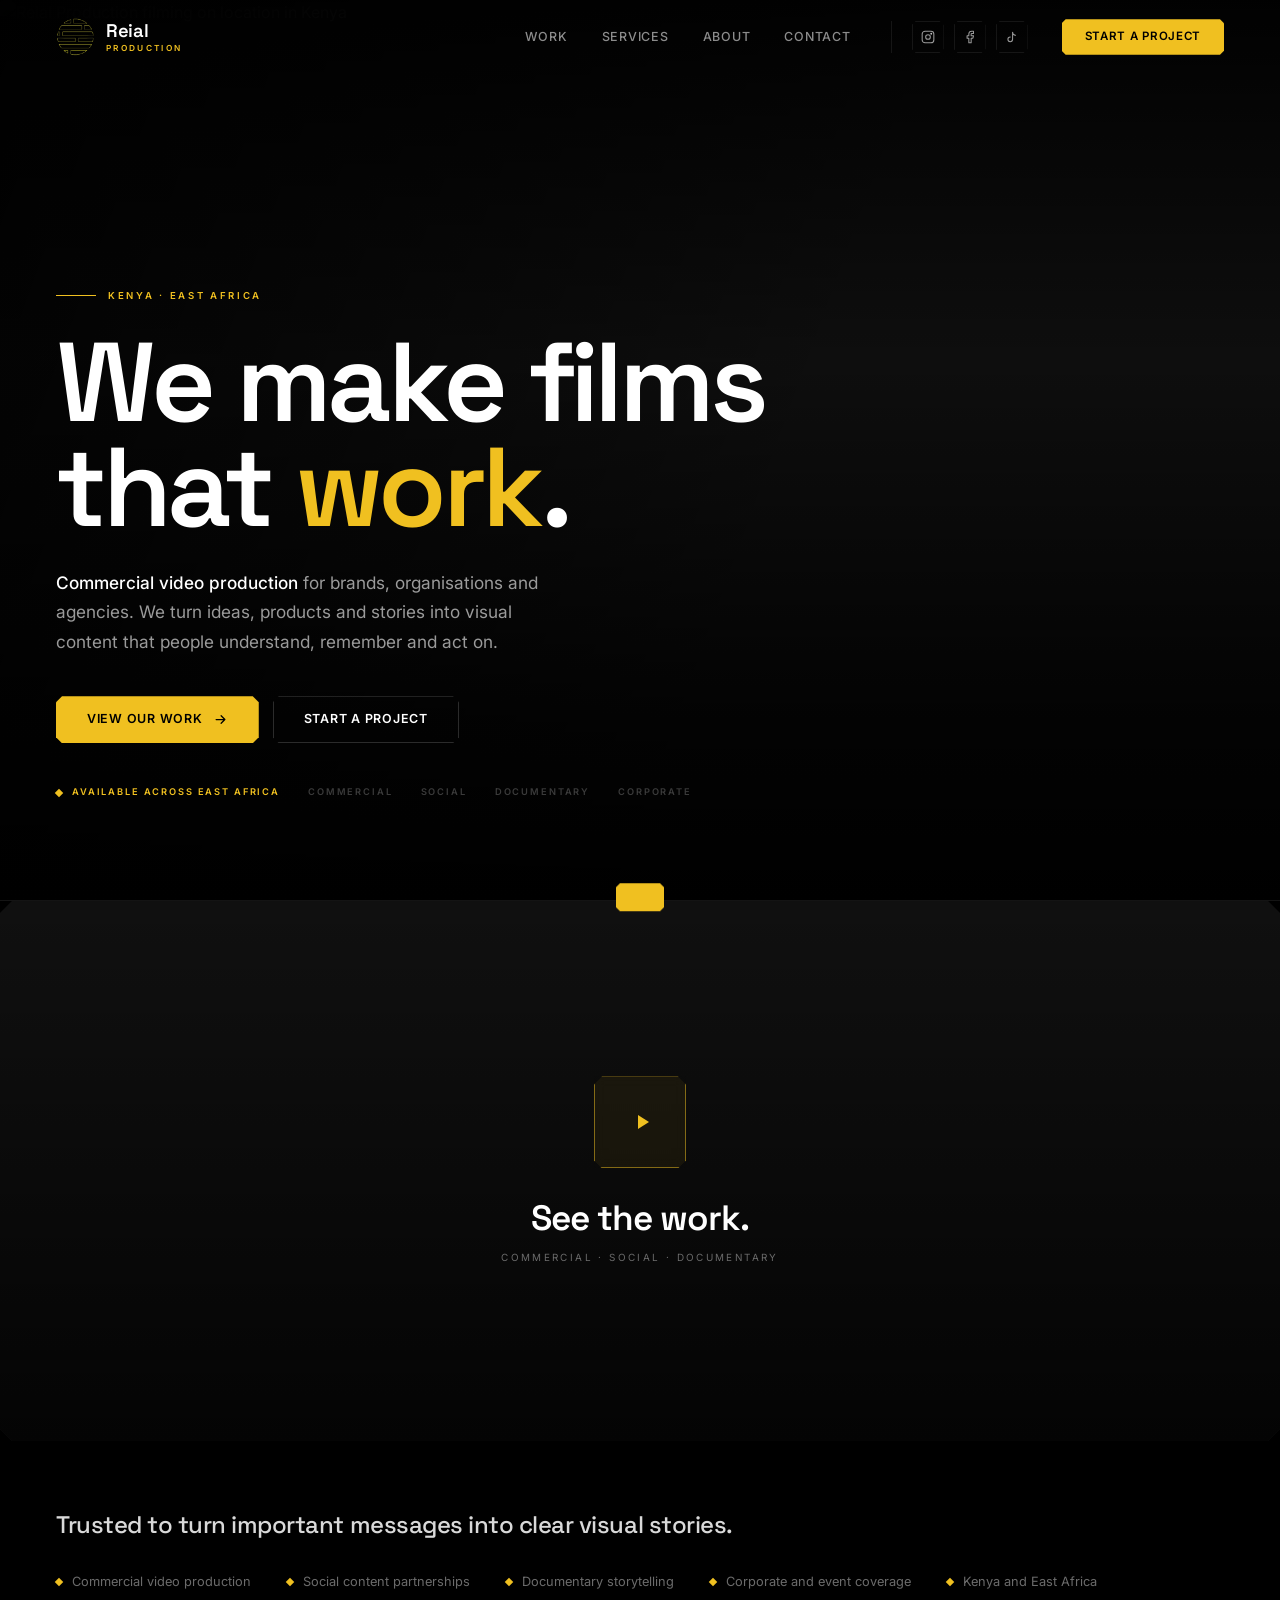
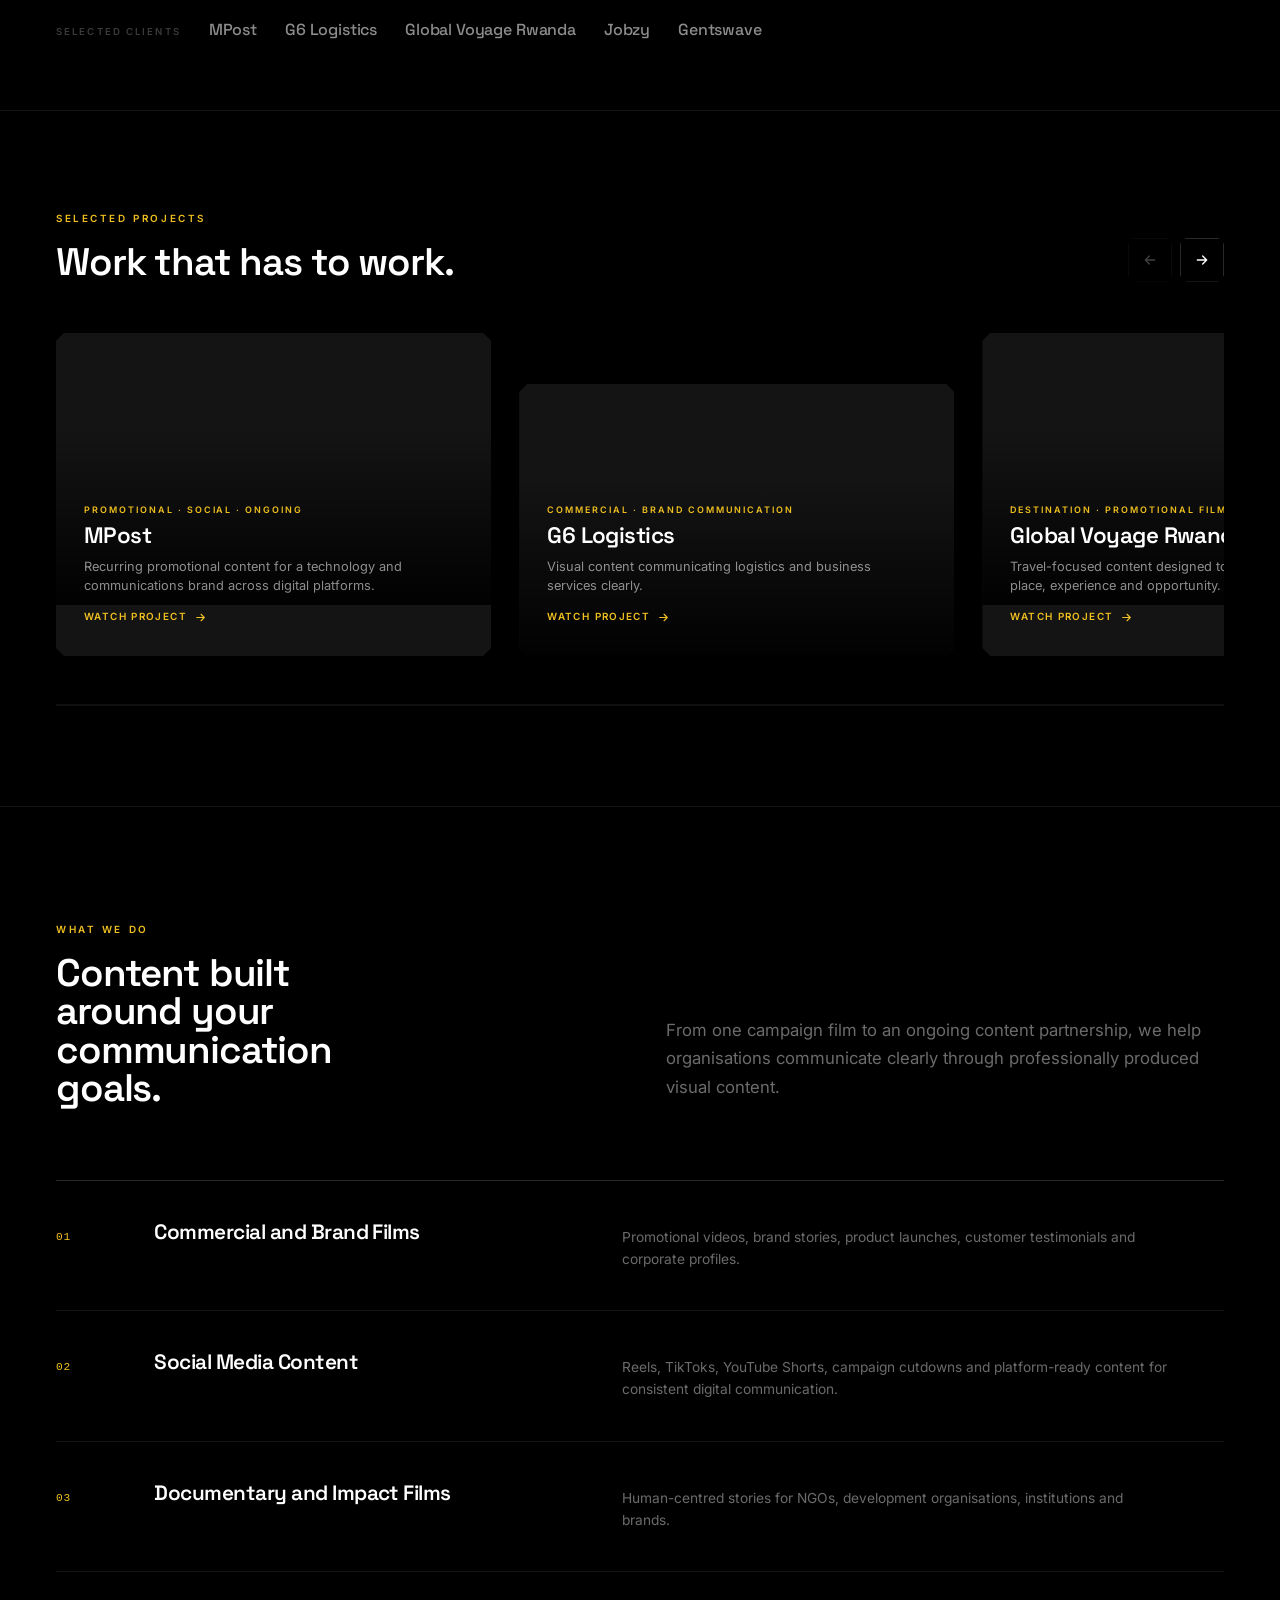
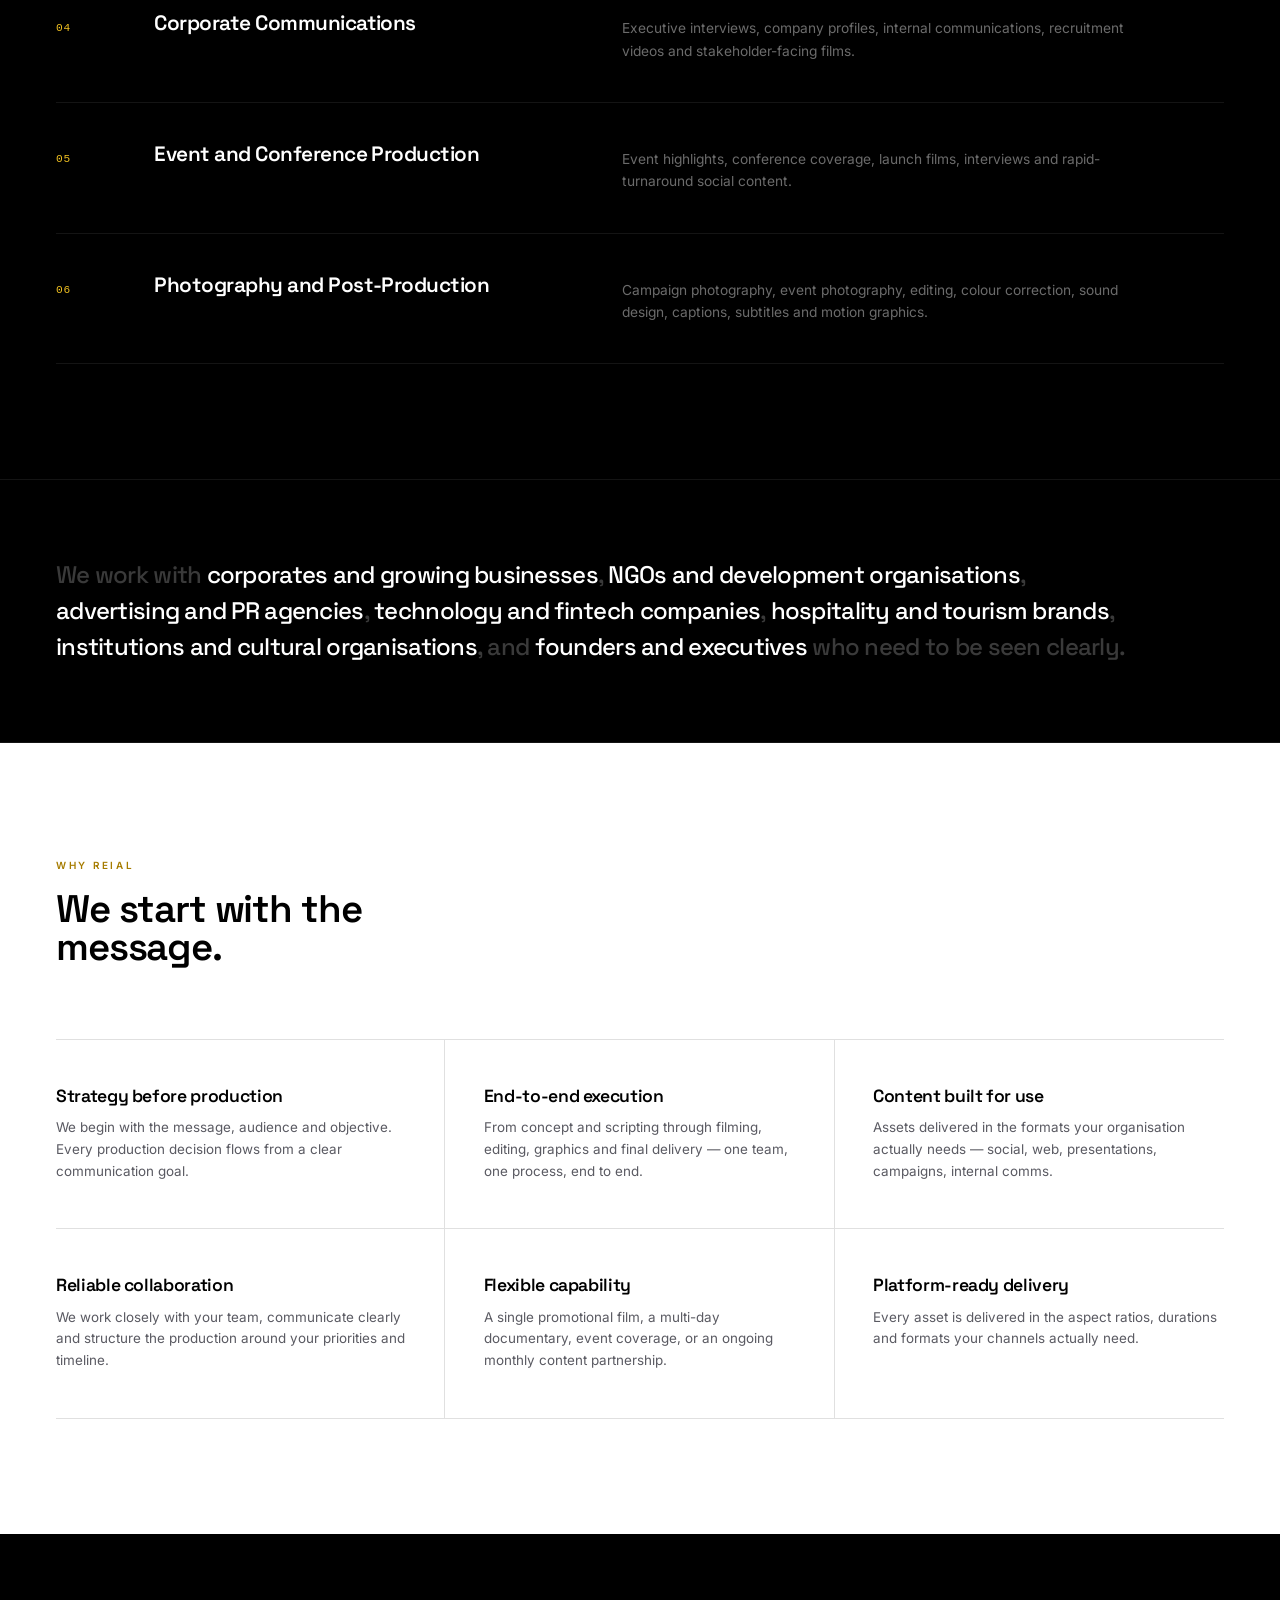
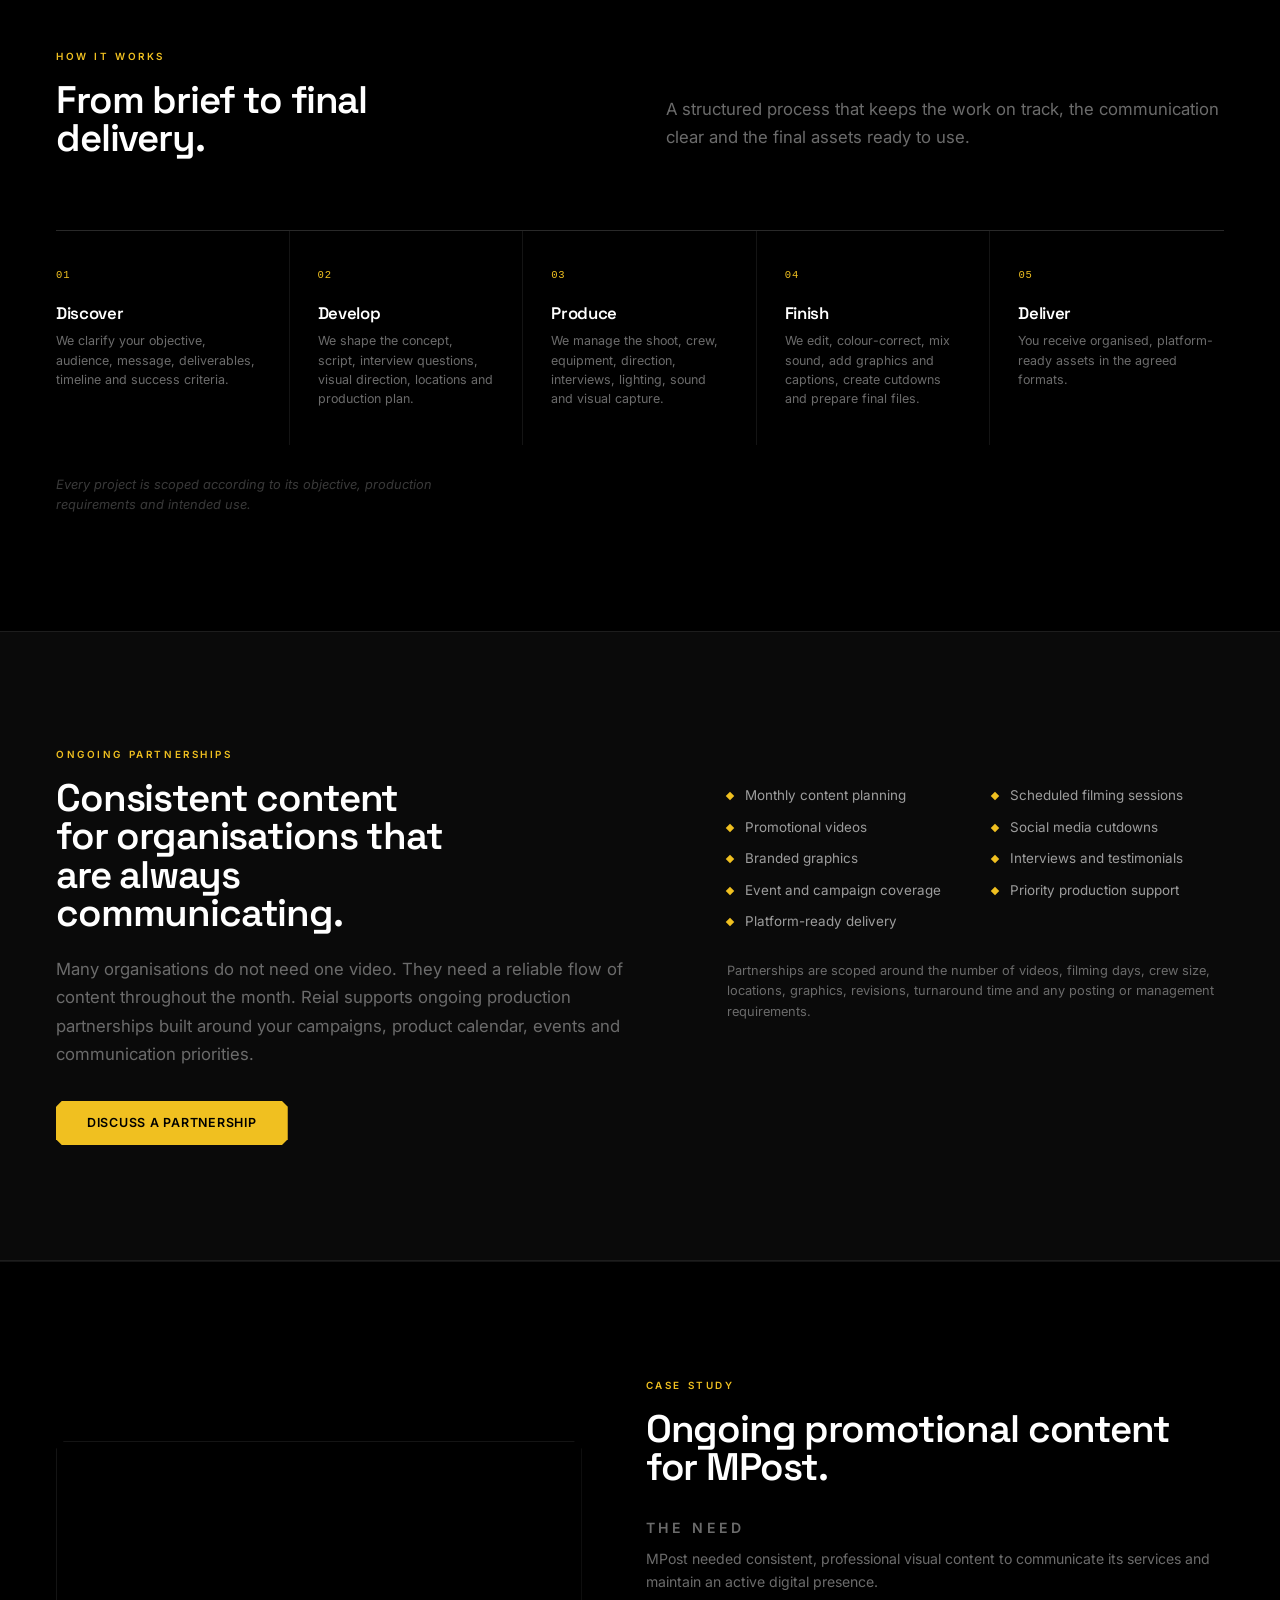
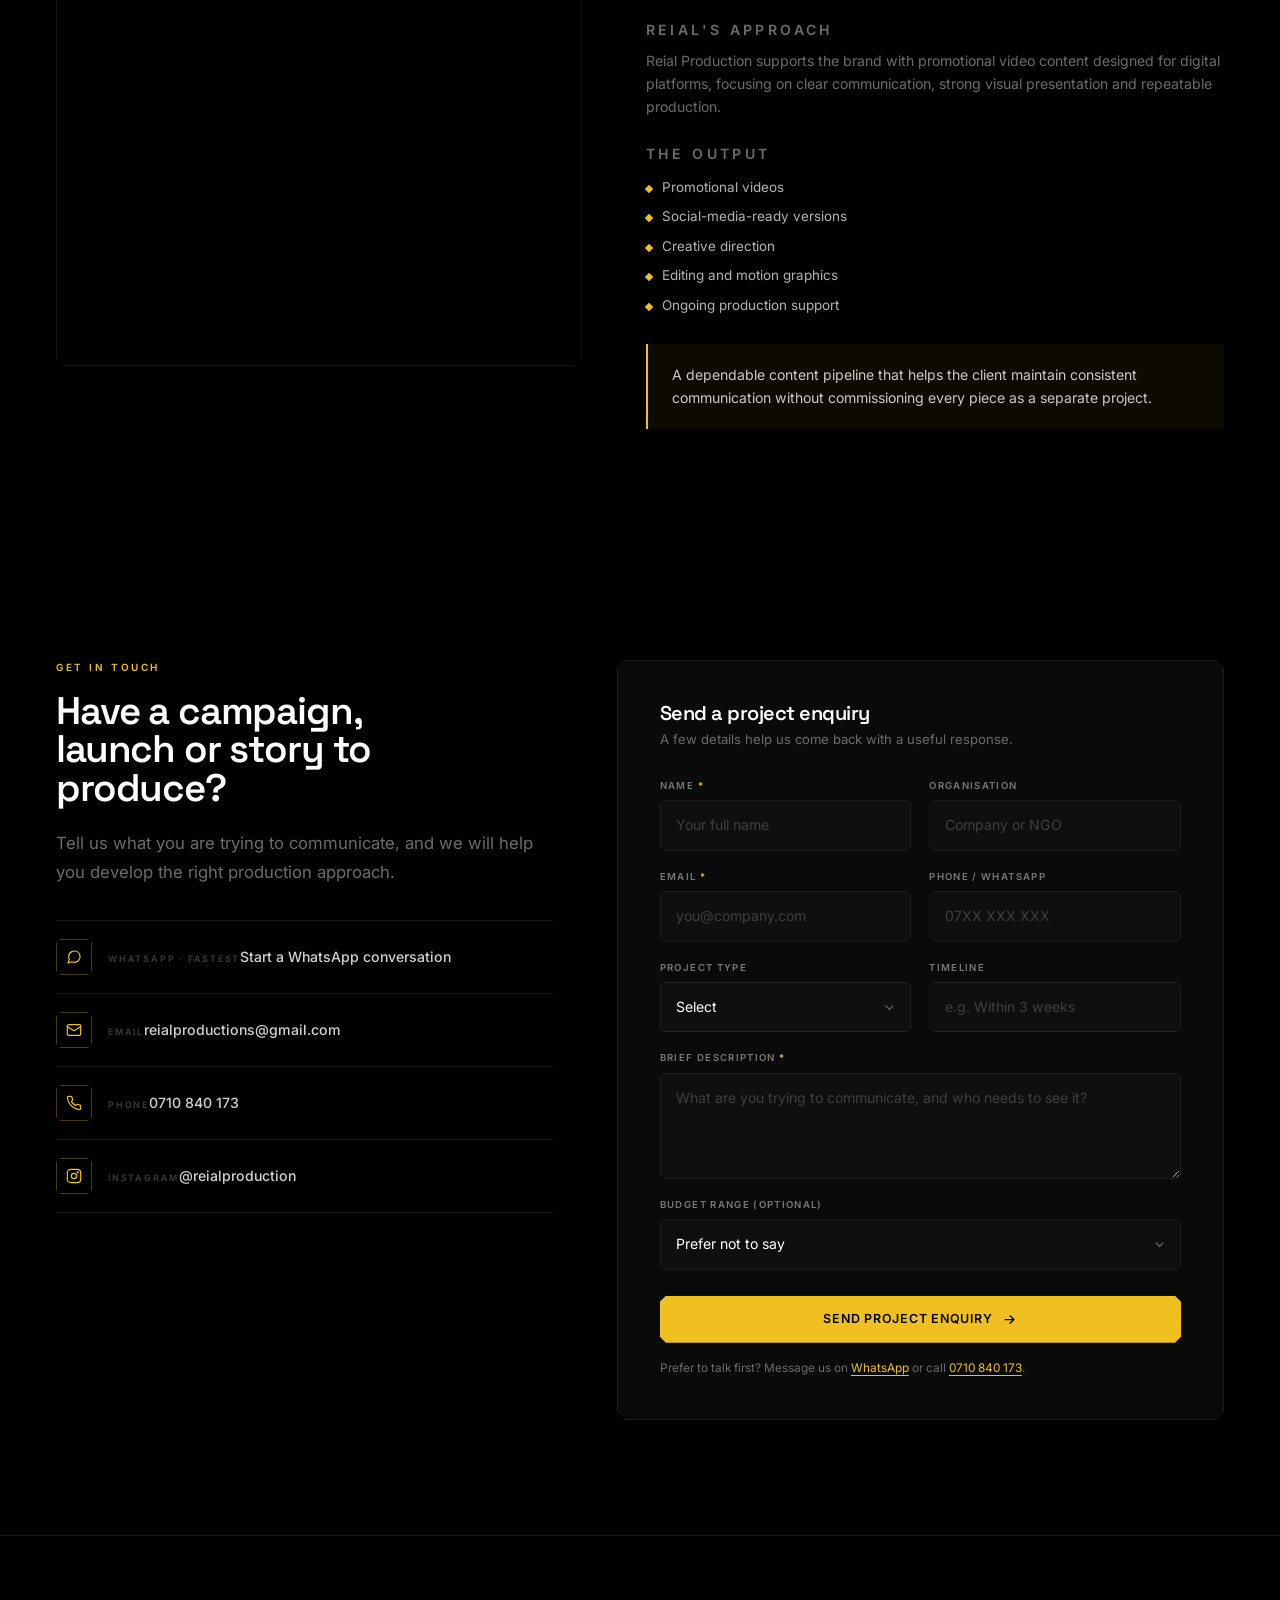
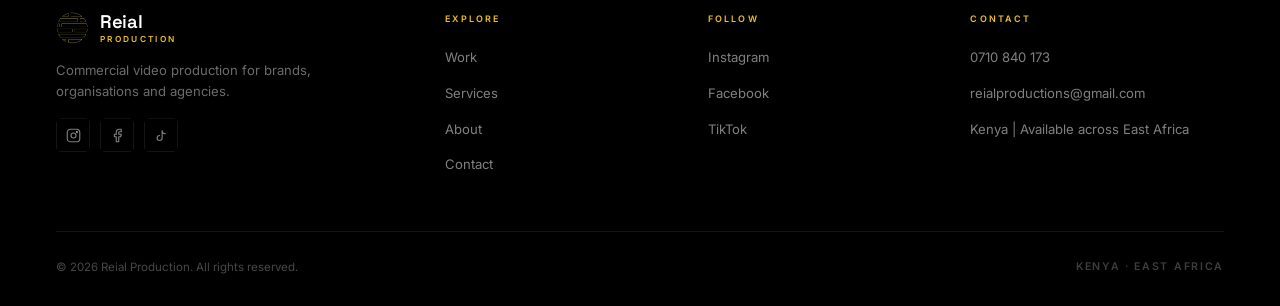
==== index.html @ 3b2d71b9 "Add files via upload" ====
<!DOCTYPE html>
<html lang="en">
<head>
<meta charset="utf-8">
<meta name="viewport" content="width=device-width, initial-scale=1">
<meta name="theme-color" content="#000000">

<title>Reial Production | Commercial Video Production in Kenya</title>
<meta name="description" content="Reial Production creates commercial videos, brand films, social media content, documentaries, corporate videos and event coverage for brands and organisations in Kenya and East Africa.">
<link rel="canonical" href="https://reialproductions.vercel.app/">

<meta property="og:type" content="website">
<meta property="og:title" content="Reial Production — Commercial Video Production for Brands and Organisations">
<meta property="og:description" content="Purposeful visual storytelling, promotional campaigns, corporate films, social content and documentaries by Reial Production.">
<meta property="og:image" content="assets/og-image.jpg">
<meta property="og:url" content="https://reialproductions.vercel.app/">
<meta name="twitter:card" content="summary_large_image">

<link rel="icon" type="image/png" href="logo.png">

<link rel="preconnect" href="https://fonts.googleapis.com">
<link rel="preconnect" href="https://fonts.gstatic.com" crossorigin>
<link href="https://fonts.googleapis.com/css2?family=Inter:wght@300;400;500;600;700&family=Space+Grotesk:wght@500;600;700&display=swap" rel="stylesheet">
<link rel="stylesheet" href="styles.css">
<link rel="preload" as="image" href="assets/hero.jpg">
</head>

<body id="top">

<div class="progress" aria-hidden="true"><div class="progress__bar" id="progressBar"></div></div>

<a class="skip" href="#main">Skip to content</a>

<header class="nav" id="nav">
  <div class="wrap nav__in">
    <a class="brand" href="index.html" aria-label="Reial Production — home">
      <img class="logo-mark" src="logo.png" alt="" width="38" height="38" aria-hidden="true">
      <span class="brand__text">Reial<em>Production</em></span>
    </a>
    <nav class="nav__links" id="navLinks" aria-label="Main">
      <a href="work.html">Work</a>
      <a href="services.html">Services</a>
      <a href="about.html">About</a>
      <a href="contact.html">Contact</a>
      <div class="nav__social">
        <a href="https://www.instagram.com/reialproduction/" target="_blank" rel="noopener" aria-label="Instagram"><svg viewBox="0 0 24 24"><rect x="2" y="2" width="20" height="20" rx="5"/><circle cx="12" cy="12" r="4"/><circle cx="17.5" cy="6.5" r=".8" fill="currentColor"/></svg></a>
        <a href="https://www.facebook.com/reial.ke" target="_blank" rel="noopener" aria-label="Facebook"><svg viewBox="0 0 24 24"><path d="M18 2h-3a5 5 0 0 0-5 5v3H7v4h3v8h4v-8h3l1-4h-4V7a1 1 0 0 1 1-1h3z"/></svg></a>
        <a href="https://www.tiktok.com/@reial.productions" target="_blank" rel="noopener" aria-label="TikTok"><svg viewBox="0 0 24 24"><path d="M9 12a4 4 0 1 0 4 4V4a5 5 0 0 0 5 5"/></svg></a>
      </div>
      <a class="btn btn--gold btn--sm" href="contact.html">Start a project</a>
    </nav>
    <button class="burger" id="burger" type="button" aria-label="Open menu" aria-expanded="false" aria-controls="navLinks">
      <span></span><span></span><span></span>
    </button>
  </div>
</header>

<main id="main">

<section class="hero" aria-labelledby="heroTitle">
  <div class="hero__bg">
    <img src="assets/hero.jpg" alt="Reial Production filming on location in Kenya"
         fetchpriority="high" decoding="async" width="1920" height="1080">
  </div>
  <div class="hero__scrim" aria-hidden="true"></div>

  <div class="wrap hero__in">
    <span class="hero__eyebrow"><span>Kenya · East Africa</span></span>
    <h1 id="heroTitle">We make films that <em>work</em>.</h1>
    <p class="hero__sub">
      <strong>Commercial video production</strong> for brands, organisations
      and agencies. We turn ideas, products and stories into visual content
      that people understand, remember and act on.
    </p>
    <div class="btn-row hero__cta">
      <a class="btn btn--gold" href="work.html">
        View our work
        <svg viewBox="0 0 24 24" fill="none" stroke="currentColor" stroke-width="2" stroke-linecap="round" stroke-linejoin="round" aria-hidden="true"><path d="M5 12h14M13 6l6 6-6 6"/></svg>
      </a>
      <a class="btn btn--ghost" href="contact.html">Start a project</a>
    </div>
    <div class="hero__meta">
      <span>Available across East Africa</span>
      <span>Commercial</span>
      <span>Social</span>
      <span>Documentary</span>
      <span>Corporate</span>
    </div>
  </div>
</section>

<section class="reel-section" id="showreel" aria-labelledby="reelTitle">
  <a class="reel" id="reel"
     data-video-id="DyX1JVl73Gw"
     href="https://youtu.be/DyX1JVl73Gw"
     target="_blank" rel="noopener"
     role="button"
     aria-label="Play the Reial Production showreel">
    <div class="reel__poster">
      <img src="assets/reel-poster.jpg" alt="Frame from a Reial Production film"
           loading="lazy" decoding="async" width="1600" height="900">
    </div>
    <div class="reel__content">
      <span class="reel__play" aria-hidden="true">
        <svg viewBox="0 0 24 24"><path d="M8 5v14l11-7z"/></svg>
      </span>
      <h2 class="reel__title" id="reelTitle">See the work.</h2>
      <p class="reel__meta">Commercial · Social · Documentary</p>
    </div>
  </a>
</section>

<section class="proof" id="proof" aria-labelledby="proofTitle">
  <div class="wrap rv">
    <p class="proof__line" id="proofTitle">Trusted to turn important messages into clear visual stories.</p>
    <div class="proof__items">
      <span>Commercial video production</span>
      <span>Social content partnerships</span>
      <span>Documentary storytelling</span>
      <span>Corporate and event coverage</span>
      <span>Kenya and East Africa</span>
    </div>
    <div class="proof__names" aria-label="Selected clients">
      <small>Selected clients</small>
      <strong>MPost</strong>
      <strong>G6 Logistics</strong>
      <strong>Global Voyage Rwanda</strong>
      <strong>Jobzy</strong>
      <strong>Gentswave</strong>
    </div>
  </div>
</section>

<section class="work-section" id="work" aria-labelledby="workTitle">
  <div class="wrap">
    <div class="work-head rv">
      <div>
        <span class="kicker">Selected projects</span>
        <h2 class="display display--md" id="workTitle">Work that has to work.</h2>
      </div>
      <div class="work-nav" aria-hidden="true">
        <button type="button" id="reelPrev" aria-label="Previous projects">
          <svg viewBox="0 0 24 24" fill="none" stroke-width="2" stroke-linecap="round" stroke-linejoin="round"><path d="M19 12H5M11 18l-6-6 6-6"/></svg>
        </button>
        <button type="button" id="reelNext" aria-label="Next projects">
          <svg viewBox="0 0 24 24" fill="none" stroke-width="2" stroke-linecap="round" stroke-linejoin="round"><path d="M5 12h14M13 6l6 6-6 6"/></svg>
        </button>
      </div>
    </div>

    <div class="reel-track rv" id="workReel" tabindex="0" aria-label="Project gallery — scroll horizontally">

      <a class="frame" href="https://youtu.be/sfc75JQBNvY" target="_blank" rel="noopener" data-video="sfc75JQBNvY">
        <div class="frame__img">
          <img src="assets/work-mpost.jpg" alt="MPost promotional video frame" loading="lazy" decoding="async" width="900" height="560">
          <div class="frame__veil" aria-hidden="true"></div>
        </div>
        <div class="frame__info">
          <p class="frame__cat">Promotional · Social · Ongoing</p>
          <h3 class="frame__name">MPost</h3>
          <p class="frame__brief">Recurring promotional content for a technology and communications brand across digital platforms.</p>
          <span class="frame__go">Watch project
            <svg viewBox="0 0 24 24" fill="none" stroke="currentColor" stroke-width="2" stroke-linecap="round" stroke-linejoin="round"><path d="M5 12h14M13 6l6 6-6 6"/></svg>
          </span>
        </div>
      </a>

      <a class="frame" href="https://youtu.be/IpMnK6gv038" target="_blank" rel="noopener" data-video="IpMnK6gv038">
        <div class="frame__img">
          <img src="assets/work-g6.jpg" alt="G6 Logistics commercial video frame" loading="lazy" decoding="async" width="900" height="560">
          <div class="frame__veil" aria-hidden="true"></div>
        </div>
        <div class="frame__info">
          <p class="frame__cat">Commercial · Brand communication</p>
          <h3 class="frame__name">G6 Logistics</h3>
          <p class="frame__brief">Visual content communicating logistics and business services clearly.</p>
          <span class="frame__go">Watch project
            <svg viewBox="0 0 24 24" fill="none" stroke="currentColor" stroke-width="2" stroke-linecap="round" stroke-linejoin="round"><path d="M5 12h14M13 6l6 6-6 6"/></svg>
          </span>
        </div>
      </a>

      <a class="frame" href="https://youtu.be/uY8lcfeY81w" target="_blank" rel="noopener" data-video="uY8lcfeY81w">
        <div class="frame__img">
          <img src="assets/work-voyage.jpg" alt="Global Voyage Rwanda destination film frame" loading="lazy" decoding="async" width="900" height="560">
          <div class="frame__veil" aria-hidden="true"></div>
        </div>
        <div class="frame__info">
          <p class="frame__cat">Destination · Promotional film</p>
          <h3 class="frame__name">Global Voyage Rwanda</h3>
          <p class="frame__brief">Travel-focused content designed to communicate place, experience and opportunity.</p>
          <span class="frame__go">Watch project
            <svg viewBox="0 0 24 24" fill="none" stroke="currentColor" stroke-width="2" stroke-linecap="round" stroke-linejoin="round"><path d="M5 12h14M13 6l6 6-6 6"/></svg>
          </span>
        </div>
      </a>

      <a class="frame" href="https://youtu.be/bRB2BquAFxU" target="_blank" rel="noopener" data-video="bRB2BquAFxU">
        <div class="frame__img">
          <img src="assets/work-jobzy.jpg" alt="Jobzy product video frame" loading="lazy" decoding="async" width="900" height="560">
          <div class="frame__veil" aria-hidden="true"></div>
        </div>
        <div class="frame__info">
          <p class="frame__cat">Product video · Digital platform</p>
          <h3 class="frame__name">Jobzy</h3>
          <p class="frame__brief">Product-focused content communicating a digital service and its value to users.</p>
          <span class="frame__go">Watch project
            <svg viewBox="0 0 24 24" fill="none" stroke="currentColor" stroke-width="2" stroke-linecap="round" stroke-linejoin="round"><path d="M5 12h14M13 6l6 6-6 6"/></svg>
          </span>
        </div>
      </a>

      <a class="frame" href="https://youtu.be/ZguEU828o_w" target="_blank" rel="noopener" data-video="ZguEU828o_w">
        <div class="frame__img">
          <img src="assets/work-gentswave.jpg" alt="Gentswave social media promo frame" loading="lazy" decoding="async" width="900" height="560">
          <div class="frame__veil" aria-hidden="true"></div>
        </div>
        <div class="frame__info">
          <p class="frame__cat">Social media promo · Brand content</p>
          <h3 class="frame__name">Gentswave</h3>
          <p class="frame__brief">Short-form promotional content for a customer-facing service business.</p>
          <span class="frame__go">Watch project
            <svg viewBox="0 0 24 24" fill="none" stroke="currentColor" stroke-width="2" stroke-linecap="round" stroke-linejoin="round"><path d="M5 12h14M13 6l6 6-6 6"/></svg>
          </span>
        </div>
      </a>

      <a class="frame" href="https://youtu.be/We5RMeZlKLk" target="_blank" rel="noopener" data-video="We5RMeZlKLk">
        <div class="frame__img">
          <img src="assets/work-impact.jpg" alt="Documentary impact film frame" loading="lazy" decoding="async" width="900" height="560">
          <div class="frame__veil" aria-hidden="true"></div>
        </div>
        <div class="frame__info">
          <p class="frame__cat">Documentary · Impact storytelling</p>
          <h3 class="frame__name">Selected commercial project</h3>
          <p class="frame__brief">A human-centred impact film produced for an organisation communicating community outcomes.</p>
          <span class="frame__go">Watch project
            <svg viewBox="0 0 24 24" fill="none" stroke="currentColor" stroke-width="2" stroke-linecap="round" stroke-linejoin="round"><path d="M5 12h14M13 6l6 6-6 6"/></svg>
          </span>
        </div>
      </a>

    </div>

    <div class="reel-bar" aria-hidden="true"><i id="reelBar"></i></div>
  </div>
</section>

<section class="svc-section" id="services" aria-labelledby="svcTitle">
  <div class="wrap">
    <div class="svc-head rv">
      <div>
        <span class="kicker">What we do</span>
        <h2 class="display display--md" id="svcTitle">Content built around your communication goals.</h2>
      </div>
      <p class="sub">From one campaign film to an ongoing content partnership, we help organisations communicate clearly through professionally produced visual content.</p>
    </div>

    <div class="svc-list rv">
      <a class="svc-row" href="services.html">
        <span class="svc-n">01</span>
        <h3 class="svc-t">Commercial and Brand Films</h3>
        <p class="svc-d">Promotional videos, brand stories, product launches, customer testimonials and corporate profiles.</p>
        <span class="svc-arrow" aria-hidden="true"><svg viewBox="0 0 24 24" fill="none" stroke-width="2" stroke-linecap="round" stroke-linejoin="round"><path d="M5 12h14M13 6l6 6-6 6"/></svg></span>
      </a>
      <a class="svc-row" href="services.html">
        <span class="svc-n">02</span>
        <h3 class="svc-t">Social Media Content</h3>
        <p class="svc-d">Reels, TikToks, YouTube Shorts, campaign cutdowns and platform-ready content for consistent digital communication.</p>
        <span class="svc-arrow" aria-hidden="true"><svg viewBox="0 0 24 24" fill="none" stroke-width="2" stroke-linecap="round" stroke-linejoin="round"><path d="M5 12h14M13 6l6 6-6 6"/></svg></span>
      </a>
      <a class="svc-row" href="services.html">
        <span class="svc-n">03</span>
        <h3 class="svc-t">Documentary and Impact Films</h3>
        <p class="svc-d">Human-centred stories for NGOs, development organisations, institutions and brands.</p>
        <span class="svc-arrow" aria-hidden="true"><svg viewBox="0 0 24 24" fill="none" stroke-width="2" stroke-linecap="round" stroke-linejoin="round"><path d="M5 12h14M13 6l6 6-6 6"/></svg></span>
      </a>
      <a class="svc-row" href="services.html">
        <span class="svc-n">04</span>
        <h3 class="svc-t">Corporate Communications</h3>
        <p class="svc-d">Executive interviews, company profiles, internal communications, recruitment videos and stakeholder-facing films.</p>
        <span class="svc-arrow" aria-hidden="true"><svg viewBox="0 0 24 24" fill="none" stroke-width="2" stroke-linecap="round" stroke-linejoin="round"><path d="M5 12h14M13 6l6 6-6 6"/></svg></span>
      </a>
      <a class="svc-row" href="services.html">
        <span class="svc-n">05</span>
        <h3 class="svc-t">Event and Conference Production</h3>
        <p class="svc-d">Event highlights, conference coverage, launch films, interviews and rapid-turnaround social content.</p>
        <span class="svc-arrow" aria-hidden="true"><svg viewBox="0 0 24 24" fill="none" stroke-width="2" stroke-linecap="round" stroke-linejoin="round"><path d="M5 12h14M13 6l6 6-6 6"/></svg></span>
      </a>
      <a class="svc-row" href="services.html">
        <span class="svc-n">06</span>
        <h3 class="svc-t">Photography and Post-Production</h3>
        <p class="svc-d">Campaign photography, event photography, editing, colour correction, sound design, captions, subtitles and motion graphics.</p>
        <span class="svc-arrow" aria-hidden="true"><svg viewBox="0 0 24 24" fill="none" stroke-width="2" stroke-linecap="round" stroke-linejoin="round"><path d="M5 12h14M13 6l6 6-6 6"/></svg></span>
      </a>
    </div>
  </div>
</section>

<section class="clients-line" aria-label="Who we work with">
  <div class="wrap rv">
    <p class="display display--sm">
      We work with <strong>corporates and growing businesses</strong>,
      <strong>NGOs and development organisations</strong>,
      <strong>advertising and PR agencies</strong>,
      <strong>technology and fintech companies</strong>,
      <strong>hospitality and tourism brands</strong>,
      <strong>institutions and cultural organisations</strong>,
      and <strong>founders and executives</strong> who need to be seen clearly.
    </p>
  </div>
</section>

<section class="why-section" id="about" aria-labelledby="whyTitle">
  <div class="wrap">
    <span class="kicker rv">Why Reial</span>
    <h2 class="display display--md rv" id="whyTitle">We start with the message.</h2>
    <div class="why-grid rv">
      <div class="why-cell"><h3>Strategy before production</h3><p>We begin with the message, audience and objective. Every production decision flows from a clear communication goal.</p></div>
      <div class="why-cell"><h3>End-to-end execution</h3><p>From concept and scripting through filming, editing, graphics and final delivery — one team, one process, end to end.</p></div>
      <div class="why-cell"><h3>Content built for use</h3><p>Assets delivered in the formats your organisation actually needs — social, web, presentations, campaigns, internal comms.</p></div>
      <div class="why-cell"><h3>Reliable collaboration</h3><p>We work closely with your team, communicate clearly and structure the production around your priorities and timeline.</p></div>
      <div class="why-cell"><h3>Flexible capability</h3><p>A single promotional film, a multi-day documentary, event coverage, or an ongoing monthly content partnership.</p></div>
      <div class="why-cell"><h3>Platform-ready delivery</h3><p>Every asset is delivered in the aspect ratios, durations and formats your channels actually need.</p></div>
    </div>
  </div>
</section>

<section class="process-section" aria-labelledby="procTitle">
  <div class="wrap">
    <div class="process-head rv">
      <div>
        <span class="kicker">How it works</span>
        <h2 class="display display--md" id="procTitle">From brief to final delivery.</h2>
      </div>
      <p class="sub">A structured process that keeps the work on track, the communication clear and the final assets ready to use.</p>
    </div>
    <div class="proc-track rv">
      <div class="proc-step"><p class="proc-n">01</p><h3 class="proc-t">Discover</h3><p class="proc-d">We clarify your objective, audience, message, deliverables, timeline and success criteria.</p></div>
      <div class="proc-step"><p class="proc-n">02</p><h3 class="proc-t">Develop</h3><p class="proc-d">We shape the concept, script, interview questions, visual direction, locations and production plan.</p></div>
      <div class="proc-step"><p class="proc-n">03</p><h3 class="proc-t">Produce</h3><p class="proc-d">We manage the shoot, crew, equipment, direction, interviews, lighting, sound and visual capture.</p></div>
      <div class="proc-step"><p class="proc-n">04</p><h3 class="proc-t">Finish</h3><p class="proc-d">We edit, colour-correct, mix sound, add graphics and captions, create cutdowns and prepare final files.</p></div>
      <div class="proc-step"><p class="proc-n">05</p><h3 class="proc-t">Deliver</h3><p class="proc-d">You receive organised, platform-ready assets in the agreed formats.</p></div>
    </div>
    <p class="process-note rv">Every project is scoped according to its objective, production requirements and intended use.</p>
  </div>
</section>

<section class="partner-section" id="partnerships" aria-labelledby="partnerTitle">
  <div class="wrap partner-grid rv">
    <div>
      <span class="kicker">Ongoing partnerships</span>
      <h2 class="display display--md" id="partnerTitle">Consistent content for organisations that are always communicating.</h2>
      <p class="sub">Many organisations do not need one video. They need a reliable flow of content throughout the month. Reial supports ongoing production partnerships built around your campaigns, product calendar, events and communication priorities.</p>
      <div class="btn-row" style="margin-top:32px"><a class="btn btn--gold" href="contact.html">Discuss a partnership</a></div>
    </div>
    <div class="partner-side">
      <ul class="partner-list">
        <li>Monthly content planning</li>
        <li>Scheduled filming sessions</li>
        <li>Promotional videos</li>
        <li>Social media cutdowns</li>
        <li>Branded graphics</li>
        <li>Interviews and testimonials</li>
        <li>Event and campaign coverage</li>
        <li>Priority production support</li>
        <li>Platform-ready delivery</li>
      </ul>
      <p style="margin-top:28px;font-size:.8rem;color:var(--grey);line-height:1.6">Partnerships are scoped around the number of videos, filming days, crew size, locations, graphics, revisions, turnaround time and any posting or management requirements.</p>
    </div>
  </div>
</section>

<section class="case-section" aria-labelledby="caseTitle">
  <div class="wrap">
    <div class="case-grid rv">
      <div class="case-visual">
        <video class="case-video" autoplay muted loop playsinline preload="metadata" poster="assets/case-mpost-poster.jpg">
          <source src="assets/case-mpost.mp4" type="video/mp4">
        </video>
      </div>
      <div>
        <span class="kicker">Case study</span>
        <h2 class="display display--md" id="caseTitle">Ongoing promotional content for MPost.</h2>
        <div style="margin-top:30px">
          <div class="case-block"><p class="case-lbl">The need</p><p>MPost needed consistent, professional visual content to communicate its services and maintain an active digital presence.</p></div>
          <div class="case-block"><p class="case-lbl">Reial's approach</p><p>Reial Production supports the brand with promotional video content designed for digital platforms, focusing on clear communication, strong visual presentation and repeatable production.</p></div>
          <div class="case-block"><p class="case-lbl">The output</p>
            <ul class="case-out">
              <li>Promotional videos</li><li>Social-media-ready versions</li><li>Creative direction</li><li>Editing and motion graphics</li><li>Ongoing production support</li>
            </ul>
          </div>
        </div>
        <p class="case-result">A dependable content pipeline that helps the client maintain consistent communication without commissioning every piece as a separate project.</p>
      </div>
    </div>
  </div>
</section>

<section class="contact-section" id="contact" aria-labelledby="contactTitle">
  <div class="wrap">
    <div class="contact-grid">
      <div class="contact-head rv">
        <span class="kicker">Get in touch</span>
        <h2 class="display display--md" id="contactTitle">Have a campaign, launch or story to produce?</h2>
        <p class="sub">Tell us what you are trying to communicate, and we will help you develop the right production approach.</p>
        <div class="cm-list">
          <a class="cm" href="https://wa.me/254710840173?text=Hi%20Reial%20Production%2C%20I%E2%80%99m%20interested%20in%20discussing%20a%20video%20production%20project." target="_blank" rel="noopener">
            <span class="cm-ico" aria-hidden="true"><svg viewBox="0 0 24 24"><path d="M21 11.5a8.38 8.38 0 0 1-.9 3.8 8.5 8.5 0 0 1-7.6 4.7 8.38 8.38 0 0 1-3.8-.9L3 21l1.9-5.7a8.38 8.38 0 0 1-.9-3.8 8.5 8.5 0 0 1 4.7-7.6 8.38 8.38 0 0 1 3.8-.9h.5a8.48 8.48 0 0 1 8 8v.5z"/></svg></span>
            <span class="cm-b"><span class="cm-l">WhatsApp · Fastest</span><span class="cm-v">Start a WhatsApp conversation</span></span>
          </a>
          <a class="cm" href="mailto:reialproductions@gmail.com?subject=Project%20enquiry">
            <span class="cm-ico" aria-hidden="true"><svg viewBox="0 0 24 24"><rect x="2" y="4" width="20" height="16" rx="2"/><path d="m22 7-10 6L2 7"/></svg></span>
            <span class="cm-b"><span class="cm-l">Email</span><span class="cm-v">reialproductions@gmail.com</span></span>
          </a>
          <a class="cm" href="tel:+254710840173">
            <span class="cm-ico" aria-hidden="true"><svg viewBox="0 0 24 24"><path d="M22 16.9v3a2 2 0 0 1-2.2 2 19.8 19.8 0 0 1-8.6-3.1 19.5 19.5 0 0 1-6-6A19.8 19.8 0 0 1 2.1 4.2 2 2 0 0 1 4.1 2h3a2 2 0 0 1 2 1.7c.1 1 .4 2 .7 2.9a2 2 0 0 1-.5 2.1L8.1 9.9a16 16 0 0 0 6 6l1.2-1.2a2 2 0 0 1 2.1-.5c.9.3 1.9.6 2.9.7a2 2 0 0 1 1.7 2z"/></svg></span>
            <span class="cm-b"><span class="cm-l">Phone</span><span class="cm-v">0710 840 173</span></span>
          </a>
          <a class="cm" href="https://www.instagram.com/reialproduction/" target="_blank" rel="noopener">
            <span class="cm-ico" aria-hidden="true"><svg viewBox="0 0 24 24"><rect x="2" y="2" width="20" height="20" rx="5"/><circle cx="12" cy="12" r="4"/><circle cx="17.5" cy="6.5" r=".8" fill="currentColor"/></svg></span>
            <span class="cm-b"><span class="cm-l">Instagram</span><span class="cm-v">@reialproduction</span></span>
          </a>
        </div>
      </div>

      <div class="rv rv-d1">
        <form class="form" id="inquiryForm" novalidate>
          <h3 class="form-title">Send a project enquiry</h3>
          <p class="form-sub">A few details help us come back with a useful response.</p>
          <div class="form-row">
            <div class="field"><label for="f-name">Name <span class="r">*</span></label><input id="f-name" name="name" type="text" autocomplete="name" placeholder="Your full name" required><span class="err">Please enter your name.</span></div>
            <div class="field"><label for="f-company">Organisation</label><input id="f-company" name="company" type="text" autocomplete="organization" placeholder="Company or NGO"></div>
            <div class="field"><label for="f-email">Email <span class="r">*</span></label><input id="f-email" name="email" type="email" autocomplete="email" placeholder="you@company.com" required><span class="err">Please enter a valid email.</span></div>
            <div class="field"><label for="f-phone">Phone / WhatsApp</label><input id="f-phone" name="phone" type="tel" autocomplete="tel" placeholder="07XX XXX XXX"></div>
            <div class="field"><label for="f-type">Project type</label>
              <select id="f-type" name="type">
                <option value="">Select</option>
                <option>Brand film</option><option>Promotional video</option><option>Social media content</option>
                <option>Documentary or impact film</option><option>Corporate video</option><option>Event coverage</option>
                <option>Photography</option><option>Ongoing content partnership</option><option>Other</option>
              </select>
            </div>
            <div class="field"><label for="f-timeline">Timeline</label><input id="f-timeline" name="timeline" type="text" placeholder="e.g. Within 3 weeks"></div>
            <div class="field field--full"><label for="f-brief">Brief description <span class="r">*</span></label><textarea id="f-brief" name="brief" required placeholder="What are you trying to communicate, and who needs to see it?"></textarea><span class="err">Please tell us a little about the project.</span></div>
            <div class="field field--full"><label for="f-budget">Budget range (optional)</label>
              <select id="f-budget" name="budget">
                <option value="">Prefer not to say</option>
                <option>Under KES 100,000</option><option>KES 100,000 – 300,000</option><option>KES 300,000 – 600,000</option>
                <option>KES 600,000 – 1,000,000</option><option>Above KES 1,000,000</option><option>Monthly retainer</option>
              </select>
            </div>
          </div>
          <div class="form-actions">
            <button class="btn btn--gold btn--block" type="submit">
              Send project enquiry
              <svg viewBox="0 0 24 24" fill="none" stroke="currentColor" stroke-width="2" stroke-linecap="round" stroke-linejoin="round" aria-hidden="true"><path d="M5 12h14M13 6l6 6-6 6"/></svg>
            </button>
          </div>
          <p class="form-note">Prefer to talk first? Message us on <a href="https://wa.me/254710840173?text=Hi%20Reial%20Production%2C%20I%E2%80%99m%20interested%20in%20discussing%20a%20video%20production%20project." target="_blank" rel="noopener">WhatsApp</a> or call <a href="tel:+254710840173">0710 840 173</a>.</p>
          <div class="form-success" id="formSuccess" hidden role="status">
            <svg viewBox="0 0 24 24" fill="none" stroke-width="2" stroke-linecap="round" stroke-linejoin="round" aria-hidden="true"><path d="M20 6L9 17l-5-5"/></svg>
            <span>Thank you. Your enquiry has been received. Reial Production will get back to you shortly.</span>
          </div>
        </form>
      </div>
    </div>
  </div>
</section>

</main>

<footer class="footer">
  <div class="wrap">
    <div class="footer-top">
      <div>
        <a class="brand" href="index.html">
          <img class="logo-mark" src="logo.png" alt="" width="32" height="32" aria-hidden="true">
          <span class="brand__text">Reial<em>Production</em></span>
        </a>
        <p class="footer-tag">Commercial video production for brands, organisations and agencies.</p>
        <div class="footer-social">
          <a href="https://www.instagram.com/reialproduction/" target="_blank" rel="noopener" aria-label="Instagram"><svg viewBox="0 0 24 24"><rect x="2" y="2" width="20" height="20" rx="5"/><circle cx="12" cy="12" r="4"/><circle cx="17.5" cy="6.5" r=".8" fill="currentColor"/></svg></a>
          <a href="https://www.facebook.com/reial.ke" target="_blank" rel="noopener" aria-label="Facebook"><svg viewBox="0 0 24 24"><path d="M18 2h-3a5 5 0 0 0-5 5v3H7v4h3v8h4v-8h3l1-4h-4V7a1 1 0 0 1 1-1h3z"/></svg></a>
          <a href="https://www.tiktok.com/@reial.productions" target="_blank" rel="noopener" aria-label="TikTok"><svg viewBox="0 0 24 24"><path d="M9 12a4 4 0 1 0 4 4V4a5 5 0 0 0 5 5"/></svg></a>
        </div>
      </div>
      <div><h5>Explore</h5><ul><li><a href="work.html">Work</a></li><li><a href="services.html">Services</a></li><li><a href="about.html">About</a></li><li><a href="contact.html">Contact</a></li></ul></div>
      <div><h5>Follow</h5><ul>
        <li><a href="https://www.instagram.com/reialproduction/" target="_blank" rel="noopener">Instagram</a></li>
        <li><a href="https://www.facebook.com/reial.ke" target="_blank" rel="noopener">Facebook</a></li>
        <li><a href="https://www.tiktok.com/@reial.productions" target="_blank" rel="noopener">TikTok</a></li>
      </ul></div>
      <div><h5>Contact</h5><ul>
        <li><a href="tel:+254710840173">0710 840 173</a></li>
        <li><a href="mailto:reialproductions@gmail.com">reialproductions@gmail.com</a></li>
        <li><span>Kenya | Available across East Africa</span></li>
      </ul></div>
    </div>
    <div class="footer-bot">
      <p>&copy; <span id="year">2026</span> Reial Production. All rights reserved.</p>
      <p class="loc">Kenya · East Africa</p>
    </div>
  </div>
</footer>

<div class="lightbox" id="lightbox" role="dialog" aria-modal="true" aria-label="Video player">
  <div class="lb-inner">
    <button class="lb-close" type="button" aria-label="Close video">
      <svg viewBox="0 0 24 24" fill="none" stroke-width="2" stroke-linecap="round" aria-hidden="true"><path d="M18 6 6 18M6 6l12 12"/></svg>
    </button>
    <div class="lb-frame" id="lbFrame"></div>
  </div>
</div>

<div class="toast" id="toast" role="status" aria-live="polite"></div>

<script src="script.js"></script>

</body>
</html>
---- styles.css ----
/* ================================================================
   REIAL PRODUCTION — SHARED STYLES
   True black · Deep gold · Chamfered bevel
   ================================================================ */

:root{
  --black:#000000;
  --black-2:#0A0A0A;
  --black-3:#141414;
  --white:#FFFFFF;
  --gold:#F0C020;
  --gold-hot:#FFD84D;
  --gold-deep:#A67C00;
  --grey:#6B6B6B;
  --grey-2:#3A3A3A;
  --line:rgba(255,255,255,.08);
  --line-strong:rgba(255,255,255,.16);

  --sans:'Inter',system-ui,-apple-system,sans-serif;
  --display:'Space Grotesk','Inter',sans-serif;

  --ease:cubic-bezier(.22,.68,.24,1);
  --maxw:1300px;
  --pad:clamp(20px,4.5vw,56px);

  --ch-xs:4px;
  --ch-sm:6px;
  --ch:8px;
  --ch-lg:12px;
}

*,*::before,*::after{box-sizing:border-box}
html{-webkit-text-size-adjust:100%;scroll-behavior:smooth;scroll-padding-top:72px}
body{
  margin:0;font-family:var(--sans);font-size:16px;font-weight:400;line-height:1.6;
  color:var(--white);background:var(--black);
  -webkit-font-smoothing:antialiased;-moz-osx-font-smoothing:grayscale;
  overflow-x:hidden;
}
body.lock{overflow:hidden}
img,svg,iframe{max-width:100%;display:block}
h1,h2,h3,h4{margin:0;line-height:1;font-weight:400}
p{margin:0}
ul{margin:0;padding:0;list-style:none}
a{color:inherit;text-decoration:none}
button{font:inherit;color:inherit;background:none;border:0;cursor:pointer}
input,select,textarea{font:inherit;color:inherit}
[hidden]{display:none!important}
::selection{background:var(--gold);color:var(--black)}
:focus-visible{outline:2px solid var(--gold);outline-offset:4px}
.skip{position:absolute;left:-9999px;top:0;z-index:999;background:var(--gold);color:var(--black);padding:14px 24px;font-weight:600}
.skip:focus{left:0}

.wrap{width:100%;max-width:var(--maxw);margin-inline:auto;padding-inline:var(--pad)}

/* Scroll progress — thin gold playhead at top */
.progress{
  position:fixed;top:0;left:0;right:0;height:2px;z-index:150;
  pointer-events:none;background:transparent;
}
.progress__bar{
  height:100%;background:var(--gold);width:0%;
  transition:width .1s linear;
  box-shadow:0 0 14px rgba(240,192,32,.7);
}

/* Type */
.display{font-family:var(--display);font-weight:600;letter-spacing:-.03em;line-height:1}
.display--xl{font-size:clamp(2.6rem,8vw,6.5rem)}
.display--lg{font-size:clamp(2rem,5vw,4rem)}
.display--md{font-size:clamp(1.5rem,3.2vw,2.4rem)}
.display--sm{font-size:clamp(1.1rem,2vw,1.5rem)}
.kicker{display:block;font-size:.62rem;font-weight:600;letter-spacing:.26em;text-transform:uppercase;color:var(--gold);margin-bottom:16px}
.sub{font-size:clamp(.94rem,1.4vw,1.05rem);line-height:1.7;color:var(--grey);max-width:58ch}

/* Logo (image file) */
.logo-mark{
  height:38px;
  width:auto;
  max-width:130px;
  flex:none;
  object-fit:contain;
  display:block;
}
.brand{display:flex;align-items:center;gap:12px;flex:none}
.brand__text{display:flex;flex-direction:column;line-height:1;font-family:var(--display);font-size:1.15rem;font-weight:600;letter-spacing:-.02em}
.brand__text em{font-style:normal;font-family:var(--sans);font-size:.52rem;font-weight:600;letter-spacing:.28em;text-transform:uppercase;color:var(--gold);margin-top:3px}

/* Nav */
.nav{position:fixed;inset:0 0 auto 0;z-index:100;padding:18px 0;border-bottom:1px solid transparent;transition:.4s var(--ease)}
.nav.is-scrolled{
  background:rgba(0,0,0,.88);
  backdrop-filter:blur(18px) saturate(140%);-webkit-backdrop-filter:blur(18px) saturate(140%);
  border-bottom-color:var(--line);padding:11px 0;
}
.nav__in{display:flex;align-items:center;justify-content:space-between;gap:24px}
.nav__links{display:flex;align-items:center;gap:34px}
.nav__links > a:not(.btn){
  font-size:.78rem;font-weight:500;letter-spacing:.06em;text-transform:uppercase;
  color:rgba(255,255,255,.55);position:relative;padding:4px 0;transition:color .25s var(--ease);
}
.nav__links > a:not(.btn)::after{content:"";position:absolute;left:0;bottom:-2px;height:1px;width:0;background:var(--gold);transition:width .3s var(--ease)}
.nav__links > a:not(.btn):hover{color:var(--white)}
.nav__links > a:not(.btn):hover::after{width:100%}
.nav__links > a.is-current{color:var(--white)}
.nav__links > a.is-current::after{width:100%}
.nav__social{display:flex;align-items:center;gap:10px;padding-left:20px;border-left:1px solid var(--line);margin-left:6px}
.nav__social a{
  width:32px;height:32px;display:grid;place-items:center;
  border:1px solid var(--line);transition:.25s var(--ease);
  clip-path:polygon(var(--ch-xs) 0,calc(100% - var(--ch-xs)) 0,100% var(--ch-xs),100% calc(100% - var(--ch-xs)),calc(100% - var(--ch-xs)) 100%,var(--ch-xs) 100%,0 calc(100% - var(--ch-xs)),0 var(--ch-xs));
}
.nav__social a:hover{border-color:var(--gold);background:rgba(240,192,32,.08)}
.nav__social svg{width:14px;height:14px;stroke:rgba(255,255,255,.6);fill:none;stroke-width:1.8;stroke-linecap:round;stroke-linejoin:round}
.nav__social a:hover svg{stroke:var(--gold-hot)}
.burger{
  display:none;width:42px;height:42px;flex-direction:column;justify-content:center;align-items:center;gap:5px;
  border:1px solid var(--line-strong);
  clip-path:polygon(var(--ch-sm) 0,calc(100% - var(--ch-sm)) 0,100% var(--ch-sm),100% calc(100% - var(--ch-sm)),calc(100% - var(--ch-sm)) 100%,var(--ch-sm) 100%,0 calc(100% - var(--ch-sm)),0 var(--ch-sm));
}
.burger span{display:block;width:18px;height:1.5px;background:var(--white);transition:.3s var(--ease)}
.burger.open span:nth-child(1){transform:translateY(6.5px) rotate(45deg)}
.burger.open span:nth-child(2){opacity:0}
.burger.open span:nth-child(3){transform:translateY(-6.5px) rotate(-45deg)}

/* Buttons */
.btn{
  display:inline-flex;align-items:center;gap:10px;padding:15px 30px;
  font-family:var(--sans);font-size:.78rem;font-weight:600;letter-spacing:.06em;
  text-transform:uppercase;line-height:1;border:1px solid transparent;cursor:pointer;
  white-space:nowrap;transition:.3s var(--ease);
  clip-path:polygon(var(--ch-sm) 0,calc(100% - var(--ch-sm)) 0,100% var(--ch-sm),100% calc(100% - var(--ch-sm)),calc(100% - var(--ch-sm)) 100%,var(--ch-sm) 100%,0 calc(100% - var(--ch-sm)),0 var(--ch-sm));
}
.btn svg{width:15px;height:15px;flex:none;transition:transform .3s var(--ease)}
.btn:hover svg{transform:translateX(4px)}
.btn--gold{background:var(--gold);color:var(--black)}
.btn--gold:hover{background:var(--gold-hot)}
.btn--ghost{border-color:var(--line-strong);color:var(--white);background:transparent}
.btn--ghost:hover{border-color:var(--gold);color:var(--gold-hot)}
.btn--dark{background:var(--white);color:var(--black)}
.btn--dark:hover{background:var(--gold);color:var(--black)}
.btn--sm{
  padding:11px 22px;font-size:.72rem;
  clip-path:polygon(var(--ch-xs) 0,calc(100% - var(--ch-xs)) 0,100% var(--ch-xs),100% calc(100% - var(--ch-xs)),calc(100% - var(--ch-xs)) 100%,var(--ch-xs) 100%,0 calc(100% - var(--ch-xs)),0 var(--ch-xs));
}
.btn--block{width:100%;justify-content:center}
.btn-row{display:flex;flex-wrap:wrap;gap:14px}

/* Hero */
.hero{position:relative;min-height:100svh;display:flex;align-items:flex-end;padding:160px 0 clamp(60px,8vw,100px);overflow:hidden}
.hero__bg{position:absolute;inset:0;z-index:0;background:var(--black-3)}
.hero__bg img{width:100%;height:100%;object-fit:cover;object-position:center 30%;opacity:.45}
.hero__scrim{
  position:absolute;inset:0;z-index:1;
  background:
    linear-gradient(180deg,rgba(0,0,0,.94) 0%,rgba(0,0,0,.3) 40%,rgba(0,0,0,.85) 80%,var(--black) 100%),
    linear-gradient(110deg,rgba(0,0,0,.9) 0%,transparent 60%);
}
.hero__in{position:relative;z-index:2;width:100%}
.hero__eyebrow{display:inline-flex;align-items:center;gap:12px;margin-bottom:26px}
.hero__eyebrow::before{content:"";width:40px;height:1px;background:var(--gold)}
.hero__eyebrow span{font-size:.6rem;font-weight:600;letter-spacing:.28em;text-transform:uppercase;color:var(--gold)}
.hero h1{font-family:var(--display);font-weight:600;letter-spacing:-.04em;font-size:clamp(2.6rem,9vw,7rem);line-height:.94;max-width:14ch;text-wrap:balance}
.hero h1 em{font-style:normal;color:var(--gold)}
.hero__sub{margin-top:28px;max-width:46ch;font-size:clamp(.94rem,1.4vw,1.08rem);line-height:1.7;color:rgba(255,255,255,.6)}
.hero__sub strong{color:var(--white);font-weight:500}
.hero__cta{margin-top:40px}
.hero__meta{margin-top:42px;display:flex;flex-wrap:wrap;gap:8px 28px;align-items:center}
.hero__meta span{font-size:.58rem;font-weight:600;letter-spacing:.2em;text-transform:uppercase;color:var(--grey-2)}
.hero__meta span:first-child{color:var(--gold);position:relative;padding-left:16px}
.hero__meta span:first-child::before{content:"";position:absolute;left:0;top:50%;width:6px;height:6px;background:var(--gold);transform:translateY(-50%) rotate(45deg)}

/* Page hero */
.page-hero{position:relative;padding:clamp(140px,18vw,220px) 0 clamp(56px,7vw,96px);border-bottom:1px solid var(--line);overflow:hidden}
.page-hero::before{content:"";position:absolute;inset:0;pointer-events:none;background:radial-gradient(80% 60% at 15% 20%,rgba(240,192,32,.06),transparent 60%)}
.page-hero__in{position:relative;z-index:1}
.page-hero h1{font-family:var(--display);font-weight:600;letter-spacing:-.04em;font-size:clamp(2.4rem,7vw,5.2rem);line-height:.96;max-width:18ch;text-wrap:balance}
.page-hero h1 em{font-style:normal;color:var(--gold)}
.page-hero .sub{margin-top:24px;max-width:52ch}

/* Showreel */
.reel-section{padding:0;position:relative;border-top:1px solid var(--line)}
.reel{
  position:relative;cursor:pointer;overflow:hidden;background:var(--black-3);display:block;
  clip-path:polygon(var(--ch-lg) 0,calc(100% - var(--ch-lg)) 0,100% var(--ch-lg),100% calc(100% - var(--ch-lg)),calc(100% - var(--ch-lg)) 100%,var(--ch-lg) 100%,0 calc(100% - var(--ch-lg)),0 var(--ch-lg));
}
.reel__poster{position:absolute;inset:0}
.reel__poster img{width:100%;height:100%;object-fit:cover;opacity:.5}
.reel__poster::after{content:"";position:absolute;inset:0;background:linear-gradient(180deg,rgba(0,0,0,.2) 0%,rgba(0,0,0,.8) 100%)}
.reel__content{position:relative;z-index:2;min-height:clamp(380px,60vh,620px);display:flex;flex-direction:column;align-items:center;justify-content:center;text-align:center;padding:clamp(60px,10vw,120px) var(--pad)}
.reel__play{
  width:clamp(68px,9vw,92px);height:clamp(68px,9vw,92px);
  border:1px solid rgba(240,192,32,.5);background:rgba(240,192,32,.06);
  display:grid;place-items:center;margin-bottom:32px;
  transition:.4s var(--ease);backdrop-filter:blur(6px);
  clip-path:polygon(var(--ch) 0,calc(100% - var(--ch)) 0,100% var(--ch),100% calc(100% - var(--ch)),calc(100% - var(--ch)) 100%,var(--ch) 100%,0 calc(100% - var(--ch)),0 var(--ch));
}
.reel:hover .reel__play{background:var(--gold);border-color:var(--gold);transform:scale(1.06)}
.reel__play svg{width:24px;height:24px;fill:var(--gold);margin-left:3px;transition:fill .3s var(--ease)}
.reel:hover .reel__play svg{fill:var(--black)}
.reel__title{font-family:var(--display);font-size:clamp(1.4rem,3vw,2.2rem);font-weight:600;letter-spacing:-.03em;max-width:14ch}
.reel__meta{margin-top:14px;font-size:.62rem;letter-spacing:.24em;text-transform:uppercase;color:var(--grey)}

/* Proof */
.proof{padding:clamp(44px,6vw,68px) 0;border-bottom:1px solid var(--line)}
.proof__line{font-family:var(--display);font-size:clamp(1.1rem,2.2vw,1.5rem);font-weight:500;letter-spacing:-.02em;color:rgba(255,255,255,.85);max-width:52ch;line-height:1.3;margin-bottom:32px}
.proof__items{display:flex;flex-wrap:wrap;gap:8px 36px}
.proof__items span{font-size:.8rem;color:var(--grey);position:relative;padding-left:16px}
.proof__items span::before{content:"";position:absolute;left:0;top:50%;width:6px;height:6px;background:var(--gold);transform:translateY(-50%) rotate(45deg)}
.proof__names{margin-top:24px;display:flex;flex-wrap:wrap;gap:6px 28px;align-items:baseline}
.proof__names small{font-size:.6rem;letter-spacing:.22em;text-transform:uppercase;color:var(--grey-2);font-weight:600}
.proof__names strong{font-family:var(--display);font-size:1rem;font-weight:500;color:rgba(255,255,255,.55);letter-spacing:-.01em}

/* Work reel */
.work-section{padding:clamp(56px,8vw,100px) 0}
.work-head{display:flex;align-items:flex-end;justify-content:space-between;gap:24px;margin-bottom:clamp(32px,4vw,52px)}
.work-head .display--md{max-width:16ch}
.work-nav{display:flex;gap:8px}
.work-nav button{
  width:44px;height:44px;border:1px solid var(--line-strong);
  display:grid;place-items:center;transition:.25s var(--ease);
  clip-path:polygon(var(--ch-sm) 0,calc(100% - var(--ch-sm)) 0,100% var(--ch-sm),100% calc(100% - var(--ch-sm)),calc(100% - var(--ch-sm)) 100%,var(--ch-sm) 100%,0 calc(100% - var(--ch-sm)),0 var(--ch-sm));
}
.work-nav button:hover{border-color:var(--gold);background:rgba(240,192,32,.08)}
.work-nav button:disabled{opacity:.25;cursor:default}
.work-nav button:disabled:hover{border-color:var(--line-strong);background:none}
.work-nav svg{width:16px;height:16px;stroke:var(--white)}

.reel-track{display:flex;gap:clamp(16px,2.4vw,28px);overflow-x:auto;scroll-snap-type:x mandatory;scroll-behavior:smooth;padding-bottom:20px;-ms-overflow-style:none;scrollbar-width:none;cursor:grab}
.reel-track::-webkit-scrollbar{display:none}
.reel-track.is-dragging{cursor:grabbing;scroll-snap-type:none;scroll-behavior:auto}

.frame{
  flex:0 0 clamp(300px,34vw,500px);scroll-snap-align:start;
  position:relative;overflow:hidden;background:var(--black-3);display:block;cursor:pointer;
  clip-path:polygon(var(--ch) 0,calc(100% - var(--ch)) 0,100% var(--ch),100% calc(100% - var(--ch)),calc(100% - var(--ch)) 100%,var(--ch) 100%,0 calc(100% - var(--ch)),0 var(--ch));
}
.frame:nth-child(even){margin-top:clamp(24px,4vw,56px)}
.frame__img{aspect-ratio:16/10;overflow:hidden;position:relative}
.frame__img img{width:100%;height:100%;object-fit:cover;transition:transform 1s var(--ease),filter .6s var(--ease);filter:grayscale(.2) brightness(.85)}
.frame:hover .frame__img img{transform:scale(1.05);filter:grayscale(0) brightness(1)}
.frame__veil{position:absolute;inset:0;pointer-events:none;background:linear-gradient(180deg,transparent 35%,rgba(0,0,0,.94) 100%)}
.frame__info{position:absolute;left:0;right:0;bottom:0;padding:clamp(18px,2.4vw,28px);z-index:2}
.frame__cat{font-size:.56rem;font-weight:600;letter-spacing:.22em;text-transform:uppercase;color:var(--gold);margin-bottom:7px}
.frame__name{font-family:var(--display);font-size:clamp(1.05rem,1.8vw,1.4rem);font-weight:600;letter-spacing:-.025em;line-height:1.1}
.frame__brief{margin-top:8px;font-size:.8rem;color:rgba(255,255,255,.55);line-height:1.55;max-width:42ch}
.frame__go{display:inline-flex;align-items:center;gap:7px;margin-top:13px;font-size:.62rem;font-weight:600;letter-spacing:.14em;text-transform:uppercase;color:var(--gold)}
.frame__go svg{width:13px;height:13px;transition:transform .3s var(--ease)}
.frame:hover .frame__go svg{transform:translateX(3px)}
.reel-bar{margin-top:28px;height:2px;background:rgba(255,255,255,.06);position:relative;overflow:hidden}
.reel-bar i{position:absolute;left:0;top:0;height:100%;width:0%;background:var(--gold);transition:width .12s linear}

/* Work grid */
.filter-bar{display:flex;flex-wrap:wrap;gap:10px;margin-bottom:clamp(34px,4vw,52px)}
.filter-chip{
  padding:10px 22px;border:1px solid var(--line-strong);background:transparent;
  font-family:var(--sans);font-size:.72rem;font-weight:600;letter-spacing:.1em;
  text-transform:uppercase;color:rgba(255,255,255,.6);transition:.25s var(--ease);cursor:pointer;
  clip-path:polygon(var(--ch-xs) 0,calc(100% - var(--ch-xs)) 0,100% var(--ch-xs),100% calc(100% - var(--ch-xs)),calc(100% - var(--ch-xs)) 100%,var(--ch-xs) 100%,0 calc(100% - var(--ch-xs)),0 var(--ch-xs));
}
.filter-chip:hover{border-color:var(--gold);color:var(--gold)}
.filter-chip.is-active{background:var(--gold);border-color:var(--gold);color:var(--black)}

.work-grid{display:grid;grid-template-columns:repeat(2,1fr);gap:clamp(20px,3vw,44px)}
.work-grid .work-card:nth-child(4n+2),.work-grid .work-card:nth-child(4n+4){transform:translateY(clamp(20px,3vw,44px))}
.work-card{
  display:block;position:relative;overflow:hidden;background:var(--black-3);cursor:pointer;
  clip-path:polygon(var(--ch) 0,calc(100% - var(--ch)) 0,100% var(--ch),100% calc(100% - var(--ch)),calc(100% - var(--ch)) 100%,var(--ch) 100%,0 calc(100% - var(--ch)),0 var(--ch));
}
.work-card__img{aspect-ratio:16/11;overflow:hidden;position:relative}
.work-card__img img{width:100%;height:100%;object-fit:cover;transition:transform 1s var(--ease),filter .6s var(--ease);filter:grayscale(.2) brightness(.85)}
.work-card:hover .work-card__img img{transform:scale(1.05);filter:grayscale(0) brightness(1)}
.work-card__veil{position:absolute;inset:0;pointer-events:none;background:linear-gradient(180deg,transparent 35%,rgba(0,0,0,.94) 100%)}
.work-card__info{position:absolute;left:0;right:0;bottom:0;padding:clamp(20px,2.6vw,32px);z-index:2}
.work-card__cat{font-size:.58rem;font-weight:600;letter-spacing:.22em;text-transform:uppercase;color:var(--gold);margin-bottom:8px}
.work-card__name{font-family:var(--display);font-size:clamp(1.15rem,2vw,1.55rem);font-weight:600;letter-spacing:-.025em;line-height:1.1}
.work-card__brief{margin-top:9px;font-size:.82rem;color:rgba(255,255,255,.55);line-height:1.55;max-width:42ch}
.work-card__go{display:inline-flex;align-items:center;gap:7px;margin-top:14px;font-size:.62rem;font-weight:600;letter-spacing:.14em;text-transform:uppercase;color:var(--gold)}
.work-card__go svg{width:13px;height:13px;transition:transform .3s var(--ease)}
.work-card:hover .work-card__go svg{transform:translateX(3px)}

/* Services list */
.svc-section{padding:clamp(64px,9vw,120px) 0;border-top:1px solid var(--line)}
.svc-head{display:grid;grid-template-columns:1fr 1fr;gap:clamp(24px,4vw,64px);align-items:end;margin-bottom:clamp(40px,6vw,72px)}
.svc-head .display--md{max-width:14ch}
.svc-head .sub{padding-bottom:6px}
.svc-list{border-top:1px solid var(--line-strong)}
.svc-row{display:grid;grid-template-columns:60px 1.1fr 1.4fr auto;gap:clamp(16px,3vw,44px);align-items:start;padding:clamp(24px,3.2vw,40px) 0;border-bottom:1px solid var(--line);transition:padding-left .4s var(--ease),background .4s var(--ease)}
.svc-row:hover{padding-left:16px;background:rgba(240,192,32,.035)}
.svc-n{font-family:'SF Mono','Fira Code',monospace;font-size:.7rem;color:var(--gold);padding-top:8px;letter-spacing:.08em}
.svc-t{font-family:var(--display);font-size:clamp(.95rem,1.8vw,1.3rem);font-weight:600;letter-spacing:-.025em;line-height:1.1}
.svc-d{font-size:.86rem;color:var(--grey);line-height:1.62;padding-top:5px}
.svc-arrow{padding-top:6px;opacity:0;transform:translateX(-8px);transition:.35s var(--ease)}
.svc-row:hover .svc-arrow{opacity:1;transform:none}
.svc-arrow svg{width:18px;height:18px;stroke:var(--gold)}

/* Service detail */
.svc-detail{display:grid;grid-template-columns:1fr 1fr;gap:clamp(32px,5vw,80px);align-items:center;padding:clamp(48px,6vw,88px) 0;border-top:1px solid var(--line)}
.svc-detail:nth-child(even) .svc-detail__media{order:2}
.svc-detail__media{
  aspect-ratio:4/3;overflow:hidden;background:var(--black-3);border:1px solid var(--line);
  clip-path:polygon(var(--ch) 0,calc(100% - var(--ch)) 0,100% var(--ch),100% calc(100% - var(--ch)),calc(100% - var(--ch)) 100%,var(--ch) 100%,0 calc(100% - var(--ch)),0 var(--ch));
}
.svc-detail__media img{width:100%;height:100%;object-fit:cover;filter:grayscale(.15) brightness(.92);transition:filter .6s var(--ease),transform 1s var(--ease)}
.svc-detail:hover .svc-detail__media img{filter:grayscale(0) brightness(1);transform:scale(1.03)}
.svc-detail__num{font-family:'SF Mono','Fira Code',monospace;font-size:.7rem;color:var(--gold);letter-spacing:.1em;margin-bottom:16px;display:block}
.svc-detail__title{font-family:var(--display);font-size:clamp(1.4rem,2.6vw,2rem);font-weight:600;letter-spacing:-.03em;line-height:1.1;margin-bottom:18px}
.svc-detail__desc{font-size:.94rem;color:var(--grey);line-height:1.7;margin-bottom:22px}
.svc-detail__list{display:grid;gap:9px;margin-bottom:24px}
.svc-detail__list li{font-size:.86rem;color:rgba(255,255,255,.7);padding-left:18px;position:relative}
.svc-detail__list li::before{content:"";position:absolute;left:0;top:9px;width:6px;height:6px;background:var(--gold);transform:rotate(45deg)}

/* Clients line */
.clients-line{padding:clamp(44px,6vw,80px) 0;border-top:1px solid var(--line);border-bottom:1px solid var(--line)}
.clients-line .display--sm{color:var(--grey-2);line-height:1.5;max-width:72ch;font-weight:500}
.clients-line .display--sm strong{color:var(--white);font-weight:500}

/* Why */
.why-section{padding:clamp(64px,9vw,120px) 0;background:var(--white);color:var(--black)}
.why-section .kicker{color:var(--gold-deep)}
.why-section .display--md{max-width:16ch;margin-bottom:clamp(40px,6vw,72px)}
.why-grid{
  display:grid;
  grid-template-columns:repeat(3,1fr);
  border-top:1px solid rgba(0,0,0,.12);
}
.why-cell{
  padding:clamp(28px,3.6vw,46px) clamp(24px,3vw,40px);
  border-bottom:1px solid rgba(0,0,0,.12);
  border-right:1px solid rgba(0,0,0,.12);
}
.why-cell:nth-child(3n+1){padding-left:0}
.why-cell:nth-child(3n){border-right:0;padding-right:0}
.why-cell h3{font-family:var(--display);font-size:clamp(.92rem,1.5vw,1.1rem);font-weight:600;letter-spacing:-.02em;line-height:1.15;margin-bottom:11px}
.why-cell p{font-size:.84rem;color:#5A5A62;line-height:1.62}

/* Process */
.process-section{padding:clamp(64px,9vw,120px) 0}
.process-head{display:grid;grid-template-columns:1fr 1fr;gap:clamp(24px,4vw,64px);align-items:end;margin-bottom:clamp(40px,6vw,72px)}
.process-head .display--md{max-width:14ch}
.process-head .sub{padding-bottom:6px}
.proc-track{display:grid;grid-template-columns:repeat(5,1fr);border-top:1px solid var(--line-strong)}
.proc-step{
  padding:clamp(22px,2.8vw,38px) clamp(18px,2.2vw,28px) clamp(22px,2.8vw,38px) clamp(18px,2.2vw,28px);
  border-right:1px solid var(--line);
  position:relative;
  transition:background .35s var(--ease);
}
.proc-step:first-child{padding-left:0}
.proc-step:last-child{border-right:0;padding-right:0}
.proc-step:hover{background:rgba(240,192,32,.03)}
.proc-step::before{content:"";position:absolute;top:-1px;left:0;width:0;height:2px;background:var(--gold);transition:width .5s var(--ease)}
.proc-step:hover::before{width:100%}
.proc-n{font-family:'SF Mono','Fira Code',monospace;font-size:.66rem;color:var(--gold);margin-bottom:20px;letter-spacing:.08em}
.proc-t{font-family:var(--display);font-size:clamp(.88rem,1.4vw,1.05rem);font-weight:600;letter-spacing:-.02em;line-height:1.1;margin-bottom:9px}
.proc-d{font-size:.78rem;color:var(--grey);line-height:1.56}
.process-note{margin-top:30px;font-size:.8rem;color:var(--grey-2);font-style:italic;max-width:56ch}

/* Partnership */
.partner-section{padding:clamp(64px,9vw,120px) 0;background:var(--black-2);border-top:1px solid var(--line);border-bottom:1px solid var(--line)}
.partner-grid{display:grid;grid-template-columns:1.1fr .9fr;gap:clamp(32px,5vw,80px);align-items:start}
.partner-grid .display--md{max-width:16ch;margin-bottom:22px}
.partner-list{display:grid;grid-template-columns:1fr 1fr;gap:10px 32px;margin-top:30px}
.partner-list li{font-size:.84rem;color:rgba(255,255,255,.6);padding-left:18px;position:relative}
.partner-list li::before{content:"";position:absolute;left:0;top:8px;width:6px;height:6px;background:var(--gold);transform:rotate(45deg)}
.partner-side{padding-top:8px}
.partner-side p{font-size:.86rem;color:var(--grey);line-height:1.68;margin-bottom:26px}

/* Case study */
.case-section{padding:clamp(64px,9vw,120px) 0;border-top:1px solid var(--line)}
.case-grid{display:grid;grid-template-columns:1fr 1.1fr;gap:clamp(32px,5vw,80px);align-items:center}
.case-visual{
  border:1px solid var(--line);overflow:hidden;
  clip-path:polygon(var(--ch) 0,calc(100% - var(--ch)) 0,100% var(--ch),100% calc(100% - var(--ch)),calc(100% - var(--ch)) 100%,var(--ch) 100%,0 calc(100% - var(--ch)),0 var(--ch));
}
.case-visual img{width:100%;aspect-ratio:1/1;object-fit:cover;filter:grayscale(.15) brightness(.9)}
.case-video{
  width:100%;
  aspect-ratio:1/1;
  object-fit:cover;
  display:block;
  filter:grayscale(.1) brightness(.95);
}
.case-block{margin-bottom:24px}
.case-block:last-child{margin-bottom:0}
.case-lbl{font-size:.58rem;font-weight:600;letter-spacing:.24em;text-transform:uppercase;color:var(--gold);margin-bottom:8px}
.case-block p{font-size:.88rem;color:var(--grey);line-height:1.64}
.case-out{margin-top:12px;display:grid;gap:8px}
.case-out li{font-size:.84rem;color:rgba(255,255,255,.7);padding-left:16px;position:relative}
.case-out li::before{content:"";position:absolute;left:0;top:9px;width:6px;height:6px;background:var(--gold);transform:rotate(45deg)}
.case-result{margin-top:28px;padding:20px 24px;border-left:2px solid var(--gold);background:rgba(240,192,32,.05);font-size:.88rem;color:rgba(255,255,255,.78);line-height:1.6}

/* Team — 3 top, 2 centred below */
.team-grid{
  display:grid;
  grid-template-columns:repeat(6,1fr);
  gap:clamp(20px,3vw,36px);
}
.team-grid .team-card:nth-child(1),
.team-grid .team-card:nth-child(2),
.team-grid .team-card:nth-child(3){grid-column:span 2}
.team-grid .team-card:nth-child(4){grid-column:2 / span 2}
.team-grid .team-card:nth-child(5){grid-column:4 / span 2}
.team-card{
  background:var(--black-3);border:1px solid var(--line);overflow:hidden;
  clip-path:polygon(var(--ch) 0,calc(100% - var(--ch)) 0,100% var(--ch),100% calc(100% - var(--ch)),calc(100% - var(--ch)) 100%,var(--ch) 100%,0 calc(100% - var(--ch)),0 var(--ch));
}
.team-card__img{aspect-ratio:4/5;overflow:hidden;background:var(--black-2)}
.team-card__img img{width:100%;height:100%;object-fit:cover;filter:grayscale(.3) brightness(.9);transition:filter .6s var(--ease),transform 1s var(--ease)}
.team-card:hover .team-card__img img{filter:grayscale(0) brightness(1);transform:scale(1.03)}
.team-card__info{padding:22px 24px 26px}
.team-card__name{font-family:var(--display);font-size:1.1rem;font-weight:600;letter-spacing:-.025em;margin-bottom:6px}
.team-card__role{font-size:.68rem;font-weight:600;letter-spacing:.2em;text-transform:uppercase;color:var(--gold);margin-bottom:12px;line-height:1.4}
.team-card__bio{font-size:.84rem;color:var(--grey);line-height:1.6}

/* Contact */
.contact-section{padding:clamp(64px,9vw,120px) 0;background:var(--black)}
.contact-grid{display:grid;grid-template-columns:.9fr 1.1fr;gap:clamp(36px,5vw,80px);align-items:start}
.contact-head .display--md{max-width:14ch;margin-bottom:22px}
.contact-head .sub{max-width:44ch;margin-bottom:34px}
.cm-list{display:grid;border-top:1px solid var(--line)}
.cm{display:flex;align-items:center;gap:16px;padding:18px 0;border-bottom:1px solid var(--line);transition:padding-left .3s var(--ease)}
.cm:hover{padding-left:10px}
.cm-ico{
  width:36px;height:36px;flex:none;border:1px solid rgba(240,192,32,.3);
  display:grid;place-items:center;
  clip-path:polygon(var(--ch-xs) 0,calc(100% - var(--ch-xs)) 0,100% var(--ch-xs),100% calc(100% - var(--ch-xs)),calc(100% - var(--ch-xs)) 100%,var(--ch-xs) 100%,0 calc(100% - var(--ch-xs)),0 var(--ch-xs));
}
.cm-ico svg{width:16px;height:16px;stroke:var(--gold);fill:none;stroke-width:1.8;stroke-linecap:round;stroke-linejoin:round}
.cm-b{min-width:0}
.cm-l{font-size:.56rem;font-weight:600;letter-spacing:.2em;text-transform:uppercase;color:var(--grey-2);margin-bottom:2px}
.cm-v{font-size:.88rem;font-weight:500;color:rgba(255,255,255,.82);word-break:break-word}
.cm-grid{display:grid;grid-template-columns:repeat(2,1fr);gap:clamp(16px,2.4vw,24px);margin-top:clamp(34px,4vw,52px)}
.cm-tile{
  display:flex;flex-direction:column;gap:14px;
  padding:clamp(24px,3vw,34px);
  border:1px solid var(--line);background:var(--black-2);transition:.3s var(--ease);
  clip-path:polygon(var(--ch) 0,calc(100% - var(--ch)) 0,100% var(--ch),100% calc(100% - var(--ch)),calc(100% - var(--ch)) 100%,var(--ch) 100%,0 calc(100% - var(--ch)),0 var(--ch));
}
.cm-tile:hover{border-color:var(--gold);background:rgba(240,192,32,.04);transform:translateY(-3px)}
.cm-tile__ico{
  width:44px;height:44px;border:1px solid rgba(240,192,32,.35);display:grid;place-items:center;
  clip-path:polygon(var(--ch-xs) 0,calc(100% - var(--ch-xs)) 0,100% var(--ch-xs),100% calc(100% - var(--ch-xs)),calc(100% - var(--ch-xs)) 100%,var(--ch-xs) 100%,0 calc(100% - var(--ch-xs)),0 var(--ch-xs));
}
.cm-tile__ico svg{width:20px;height:20px;stroke:var(--gold);fill:none;stroke-width:1.6}
.cm-tile__label{font-size:.6rem;font-weight:600;letter-spacing:.22em;text-transform:uppercase;color:var(--grey-2)}
.cm-tile__value{font-family:var(--display);font-size:1.1rem;font-weight:600;letter-spacing:-.02em;color:var(--white)}

/* Form */
.form{
  background:var(--black-2);border:1px solid var(--line);padding:clamp(24px,3.5vw,42px);
  clip-path:polygon(var(--ch) 0,calc(100% - var(--ch)) 0,100% var(--ch),100% calc(100% - var(--ch)),calc(100% - var(--ch)) 100%,var(--ch) 100%,0 calc(100% - var(--ch)),0 var(--ch));
}
.form--wide{max-width:760px;margin-inline:auto}
.form-title{font-family:var(--display);font-size:1.25rem;font-weight:600;letter-spacing:-.025em;margin-bottom:6px}
.form-sub{font-size:.82rem;color:var(--grey);margin-bottom:28px}
.form-row{display:grid;grid-template-columns:1fr 1fr;gap:18px}
.field{display:flex;flex-direction:column;gap:7px}
.field--full{grid-column:1/-1}
.field label{font-size:.6rem;font-weight:600;letter-spacing:.14em;text-transform:uppercase;color:rgba(255,255,255,.45)}
.field label .r{color:var(--gold)}
.field input,.field select,.field textarea{
  width:100%;padding:13px 15px;border:1px solid var(--line);
  background:rgba(255,255,255,.02);font-size:.88rem;color:var(--white);
  transition:border-color .25s var(--ease),background .25s var(--ease);appearance:none;
  clip-path:polygon(var(--ch-xs) 0,calc(100% - var(--ch-xs)) 0,100% var(--ch-xs),100% calc(100% - var(--ch-xs)),calc(100% - var(--ch-xs)) 100%,var(--ch-xs) 100%,0 calc(100% - var(--ch-xs)),0 var(--ch-xs));
}
.field select{background-image:url("data:image/svg+xml,%3Csvg xmlns='http://www.w3.org/2000/svg' viewBox='0 0 24 24' fill='none' stroke='%236B6B6B' stroke-width='2'%3E%3Cpath d='M6 9l6 6 6-6'/%3E%3C/svg%3E");background-repeat:no-repeat;background-position:right 13px center;background-size:15px;padding-right:40px;cursor:pointer}
.field select option{background:var(--black-2);color:var(--white)}
.field textarea{resize:vertical;min-height:106px;line-height:1.55}
.field input::placeholder,.field textarea::placeholder{color:rgba(255,255,255,.2)}
.field input:focus,.field select:focus,.field textarea:focus{outline:none;border-color:var(--gold);background:rgba(240,192,32,.04)}
.field .err{font-size:.7rem;color:#D4786A;display:none}
.field.invalid input,.field.invalid select,.field.invalid textarea{border-color:#C06A5A}
.field.invalid .err{display:block}
.form-actions{margin-top:26px}
.form-note{margin-top:16px;font-size:.74rem;color:var(--grey);line-height:1.55}
.form-note a{color:var(--gold);text-decoration:underline;text-underline-offset:3px}
.form-success{
  margin-top:20px;padding:16px 20px;
  border:1px solid rgba(240,192,32,.35);background:rgba(240,192,32,.07);
  font-size:.84rem;color:var(--gold-hot);
  display:flex;gap:12px;align-items:flex-start;
  clip-path:polygon(var(--ch-xs) 0,calc(100% - var(--ch-xs)) 0,100% var(--ch-xs),100% calc(100% - var(--ch-xs)),calc(100% - var(--ch-xs)) 100%,var(--ch-xs) 100%,0 calc(100% - var(--ch-xs)),0 var(--ch-xs));
}
.form-success svg{width:17px;height:17px;flex:none;margin-top:2px;stroke:var(--gold-hot)}

/* CTA strip */
.cta-strip{padding:clamp(56px,7vw,96px) 0;border-top:1px solid var(--line);border-bottom:1px solid var(--line);background:var(--black-2)}
.cta-strip__in{display:grid;grid-template-columns:1.4fr 1fr;gap:clamp(28px,4vw,64px);align-items:center}
.cta-strip h2{font-family:var(--display);font-size:clamp(1.4rem,3.2vw,2.4rem);font-weight:600;letter-spacing:-.03em;line-height:1.1;max-width:20ch}
.cta-strip p{font-size:.94rem;color:var(--grey);line-height:1.65;margin-top:16px;max-width:52ch}

/* Footer */
.footer{background:var(--black);border-top:1px solid var(--line);padding:clamp(44px,6vw,76px) 0 30px}
.footer-top{display:grid;grid-template-columns:1.6fr 1fr 1fr 1.2fr;gap:clamp(24px,4vw,52px);padding-bottom:clamp(34px,5vw,54px);border-bottom:1px solid var(--line)}
.footer .brand{font-size:1rem}
.footer .logo-mark{height:32px;width:auto;max-width:110px}
.footer-tag{margin-top:16px;font-size:.82rem;color:var(--grey);max-width:32ch;line-height:1.6}
.footer h5{font-size:.56rem;font-weight:600;letter-spacing:.24em;text-transform:uppercase;color:var(--gold);margin:0 0 18px}
.footer ul{display:grid;gap:10px}
.footer ul a,.footer ul span{font-size:.82rem;color:rgba(255,255,255,.5);transition:color .22s var(--ease)}
.footer ul a:hover{color:var(--gold-hot)}
.footer-social{display:flex;gap:10px;margin-top:16px}
.footer-social a{
  width:34px;height:34px;display:grid;place-items:center;border:1px solid var(--line);transition:.25s var(--ease);
  clip-path:polygon(var(--ch-xs) 0,calc(100% - var(--ch-xs)) 0,100% var(--ch-xs),100% calc(100% - var(--ch-xs)),calc(100% - var(--ch-xs)) 100%,var(--ch-xs) 100%,0 calc(100% - var(--ch-xs)),0 var(--ch-xs));
}
.footer-social a:hover{border-color:var(--gold);background:rgba(240,192,32,.08)}
.footer-social svg{width:15px;height:15px;stroke:rgba(255,255,255,.5);fill:none;stroke-width:1.8;stroke-linecap:round;stroke-linejoin:round}
.footer-social a:hover svg{stroke:var(--gold-hot)}
.footer-bot{padding-top:26px;display:flex;flex-wrap:wrap;gap:12px 28px;align-items:center;justify-content:space-between}
.footer-bot p{font-size:.72rem;color:rgba(255,255,255,.28)}
.footer-bot .loc{font-size:.66rem;letter-spacing:.16em;text-transform:uppercase;color:rgba(255,255,255,.24);font-weight:600}

/* Lightbox */
.lightbox{position:fixed;inset:0;z-index:200;display:none;place-items:center;background:rgba(0,0,0,.97);backdrop-filter:blur(10px);padding:clamp(16px,4vw,48px)}
.lightbox.open{display:grid;animation:lbIn .3s var(--ease)}
@keyframes lbIn{from{opacity:0}to{opacity:1}}
.lb-inner{width:100%;max-width:1060px;position:relative}
.lb-frame{
  position:relative;width:100%;aspect-ratio:16/9;background:#000;border:1px solid var(--line);overflow:hidden;
  clip-path:polygon(var(--ch-lg) 0,calc(100% - var(--ch-lg)) 0,100% var(--ch-lg),100% calc(100% - var(--ch-lg)),calc(100% - var(--ch-lg)) 100%,var(--ch-lg) 100%,0 calc(100% - var(--ch-lg)),0 var(--ch-lg));
}
.lb-frame iframe{width:100%;height:100%;border:0;display:block}
.lb-close{
  position:absolute;top:-48px;right:0;width:38px;height:38px;border:1px solid var(--line-strong);
  display:grid;place-items:center;transition:.25s var(--ease);
  clip-path:polygon(var(--ch-xs) 0,calc(100% - var(--ch-xs)) 0,100% var(--ch-xs),100% calc(100% - var(--ch-xs)),calc(100% - var(--ch-xs)) 100%,var(--ch-xs) 100%,0 calc(100% - var(--ch-xs)),0 var(--ch-xs));
}
.lb-close:hover{border-color:var(--gold);background:rgba(240,192,32,.1)}
.lb-close svg{width:15px;height:15px;stroke:#fff}

/* Toast */
.toast{
  position:fixed;left:50%;bottom:28px;z-index:300;transform:translate(-50%,140%);
  padding:14px 24px;background:var(--gold);color:var(--black);
  font-size:.8rem;font-weight:600;box-shadow:0 18px 45px -14px rgba(0,0,0,.8);
  transition:transform .4s var(--ease);max-width:calc(100vw - 40px);text-align:center;
  clip-path:polygon(var(--ch-xs) 0,calc(100% - var(--ch-xs)) 0,100% var(--ch-xs),100% calc(100% - var(--ch-xs)),calc(100% - var(--ch-xs)) 100%,var(--ch-xs) 100%,0 calc(100% - var(--ch-xs)),0 var(--ch-xs));
}
.toast.show{transform:translate(-50%,0)}

/* Reveal */
.rv{opacity:0;transform:translateY(20px);transition:opacity .9s var(--ease),transform .9s var(--ease)}
.rv.in{opacity:1;transform:none}
.rv-d1{transition-delay:.07s}
.rv-d2{transition-delay:.14s}

/* 404 */
.err-page{min-height:100svh;display:grid;place-items:center;padding:120px var(--pad) 80px;text-align:center;position:relative}
.err-page::before{content:"";position:absolute;inset:0;pointer-events:none;background:radial-gradient(60% 50% at 50% 40%,rgba(240,192,32,.07),transparent 70%)}
.err-page__in{position:relative;z-index:1;max-width:640px}
.err-page__code{font-family:var(--display);font-size:clamp(4rem,16vw,10rem);font-weight:600;letter-spacing:-.04em;line-height:.9;color:var(--gold);margin-bottom:20px}
.err-page h1{font-family:var(--display);font-size:clamp(1.5rem,3.5vw,2.4rem);font-weight:600;letter-spacing:-.03em;line-height:1.1;margin-bottom:20px}
.err-page p{font-size:.94rem;color:var(--grey);line-height:1.65;margin-bottom:34px}
.err-page .btn-row{justify-content:center}

.section{padding:clamp(56px,8vw,100px) 0}
.section--tight{padding:clamp(48px,6vw,80px) 0}

/* Responsive */
@media (max-width:1080px){
  .footer-top{grid-template-columns:1.4fr 1fr 1fr}
  .footer-top > :last-child{grid-column:1/-1}
  .why-grid{grid-template-columns:repeat(2,1fr)}
  .why-cell:nth-child(3n+1){padding-left:clamp(24px,3vw,40px)}
  .why-cell:nth-child(3n){border-right:1px solid rgba(0,0,0,.12);padding-right:clamp(24px,3vw,40px)}
  .why-cell:nth-child(2n+1){padding-left:0}
  .why-cell:nth-child(2n){border-right:0;padding-right:0}
  .proc-track{grid-template-columns:repeat(3,1fr)}
  .proc-step:nth-child(3){border-right:0}
  .proc-step:nth-child(4),.proc-step:nth-child(5){border-top:1px solid var(--line)}
  .proc-step:nth-child(5){border-right:0}
  .team-grid{grid-template-columns:repeat(4,1fr)}
  .team-grid .team-card:nth-child(1),
  .team-grid .team-card:nth-child(2),
  .team-grid .team-card:nth-child(3),
  .team-grid .team-card:nth-child(4),
  .team-grid .team-card:nth-child(5){grid-column:auto / span 2}
}
@media (max-width:960px){
  html{scroll-padding-top:66px}
  .burger{display:flex}
  .nav__social{display:none}
  .nav__links{
    position:fixed;inset:0;z-index:90;
    flex-direction:column;justify-content:center;align-items:flex-start;
    gap:2px;padding:96px var(--pad) 48px;
    background:rgba(0,0,0,.98);backdrop-filter:blur(20px);
    opacity:0;visibility:hidden;transform:translateY(-12px);
    transition:opacity .35s var(--ease),transform .35s var(--ease),visibility .35s;
    overflow-y:auto;
  }
  .nav__links.open{opacity:1;visibility:visible;transform:none}
  .nav__links > a:not(.btn){
    font-family:var(--display);font-size:1.5rem;font-weight:600;
    letter-spacing:-.03em;padding:16px 0;
    border-bottom:1px solid var(--line);color:rgba(255,255,255,.8);width:100%;
  }
  .nav__links > a:not(.btn)::after{display:none}
  .nav__links .btn{margin-top:24px;width:100%;justify-content:center}
  .hero h1{max-width:12ch}
  .svc-head{grid-template-columns:1fr;gap:18px;align-items:start}
  .svc-row{grid-template-columns:42px 1fr;gap:14px}
  .svc-d{grid-column:2;padding-top:0}
  .svc-arrow{display:none}
  .process-head{grid-template-columns:1fr;gap:18px;align-items:start}
  .case-grid{grid-template-columns:1fr}
  .contact-grid{grid-template-columns:1fr}
  .partner-grid{grid-template-columns:1fr}
  .svc-detail{grid-template-columns:1fr;gap:28px}
  .svc-detail:nth-child(even) .svc-detail__media{order:0}
  .cta-strip__in{grid-template-columns:1fr;gap:24px}
}
@media (max-width:680px){
  .why-grid{grid-template-columns:1fr}
  .why-cell{
    border-right:0;padding-left:0;padding-right:0;
    padding-top:clamp(24px,3.2vw,34px);
    padding-bottom:clamp(24px,3.2vw,34px);
  }
  .proc-track{grid-template-columns:1fr 1fr}
  .proc-step{
    padding-left:clamp(18px,3vw,24px);
    padding-right:clamp(18px,3vw,24px);
  }
  .proc-step:nth-child(odd){padding-left:0}
  .proc-step:nth-child(even){border-right:0;padding-right:0}
  .proc-step:nth-child(3),
  .proc-step:nth-child(4),
  .proc-step:nth-child(5){border-top:1px solid var(--line)}
  .form-row{grid-template-columns:1fr}
  .partner-list{grid-template-columns:1fr}
  .footer-top{grid-template-columns:1fr;gap:30px}
  .hero__cta .btn{flex:1 1 auto;justify-content:center}
  .work-nav{display:none}
  .work-grid{grid-template-columns:1fr}
  .work-grid .work-card:nth-child(4n+2),.work-grid .work-card:nth-child(4n+4){transform:none}
  .cm-grid{grid-template-columns:1fr}
  .filter-chip{font-size:.66rem;padding:9px 16px}
  .team-grid{grid-template-columns:1fr}
  .team-grid .team-card{grid-column:auto}
}
@media (max-width:420px){
  .brand__text{font-size:1rem}
  .brand__text em{font-size:.46rem}
}
@media (prefers-reduced-motion:reduce){
  html{scroll-behavior:auto}
  *,*::before,*::after{animation-duration:.001ms!important;transition-duration:.001ms!important}
  .rv{opacity:1;transform:none}
}
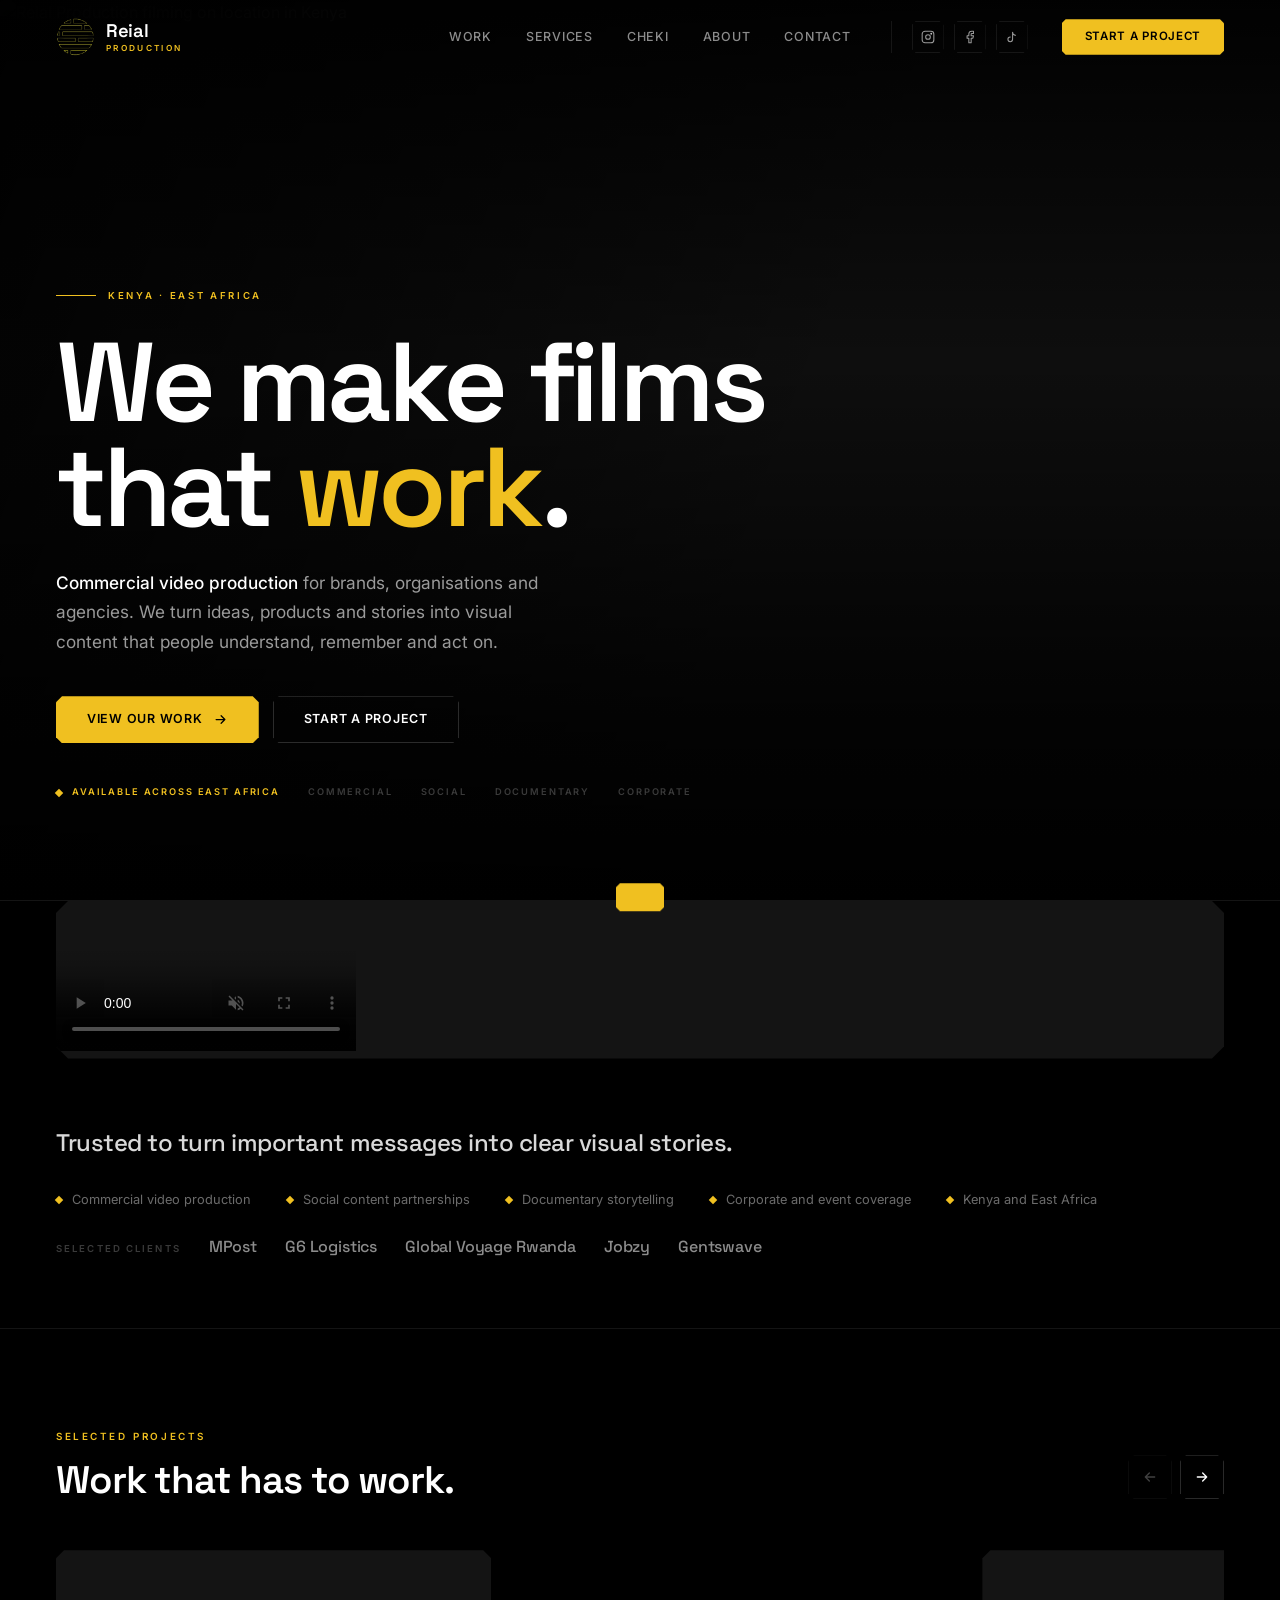
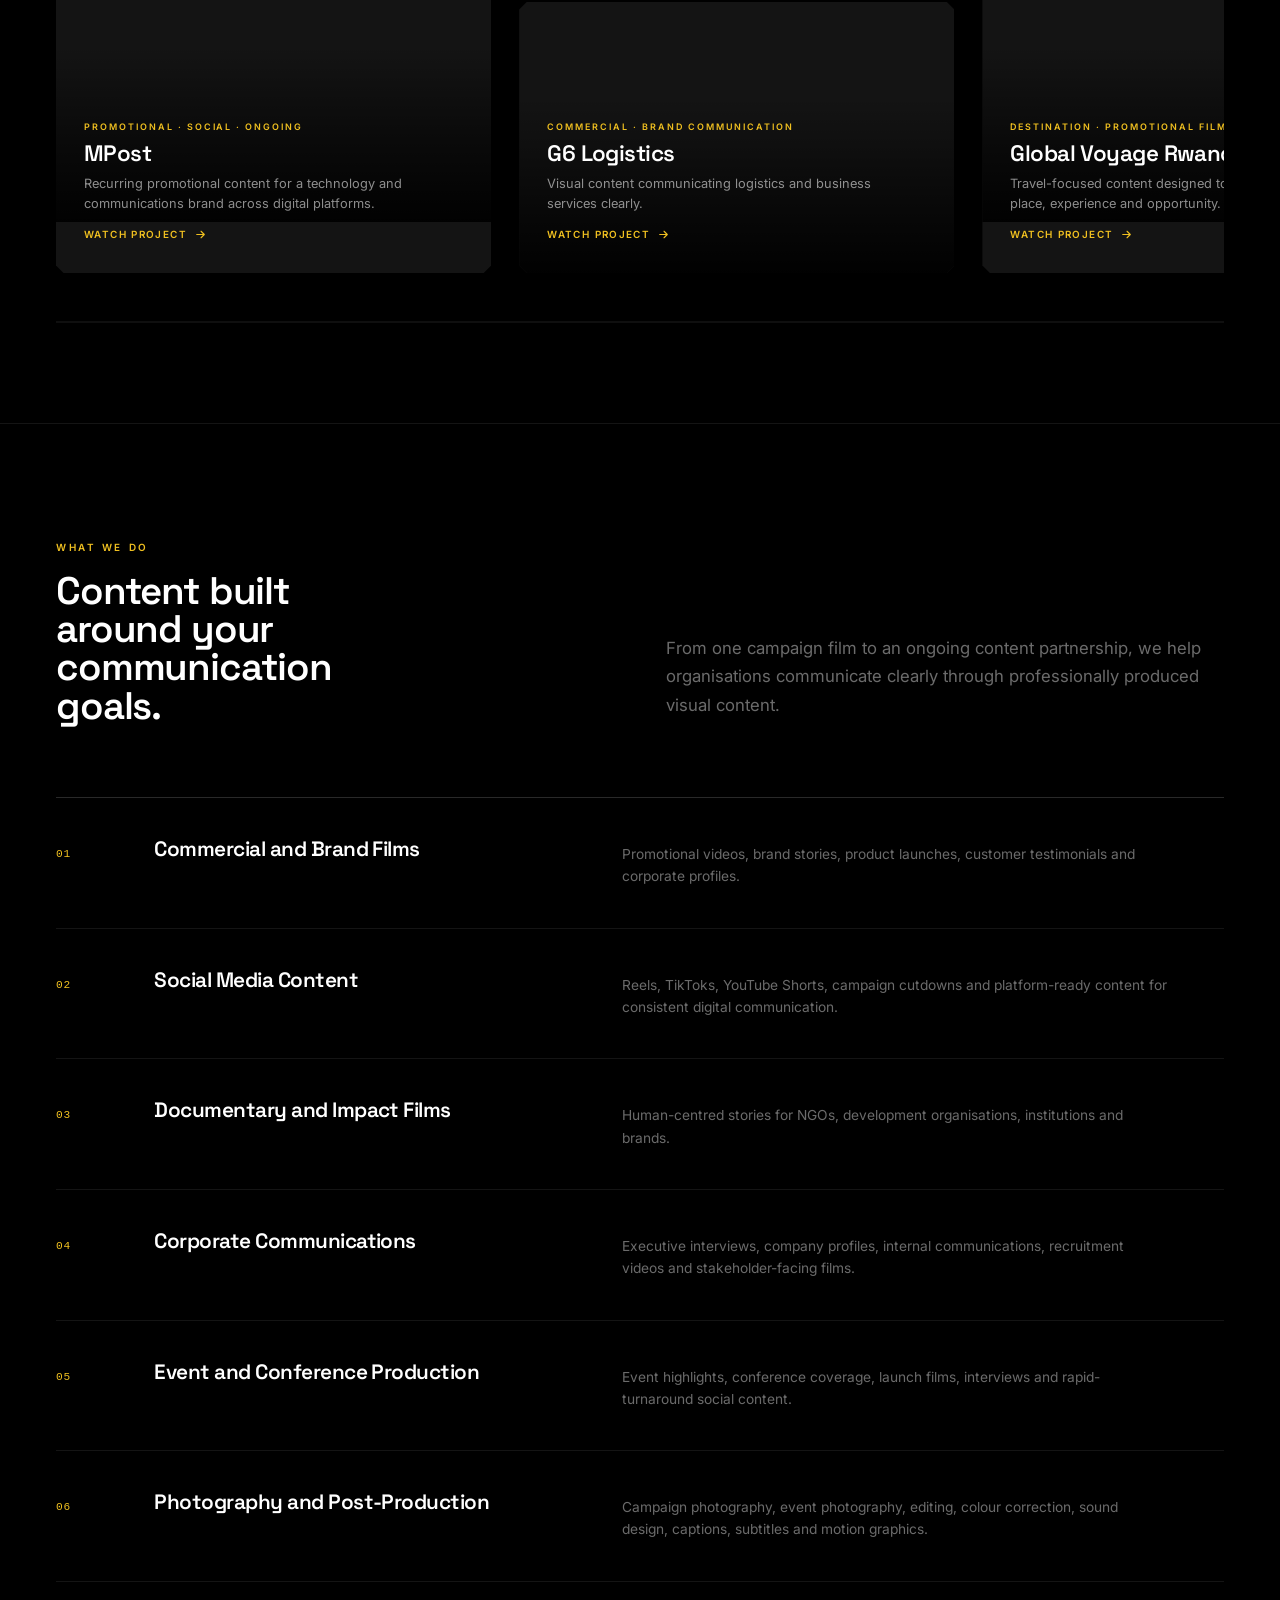
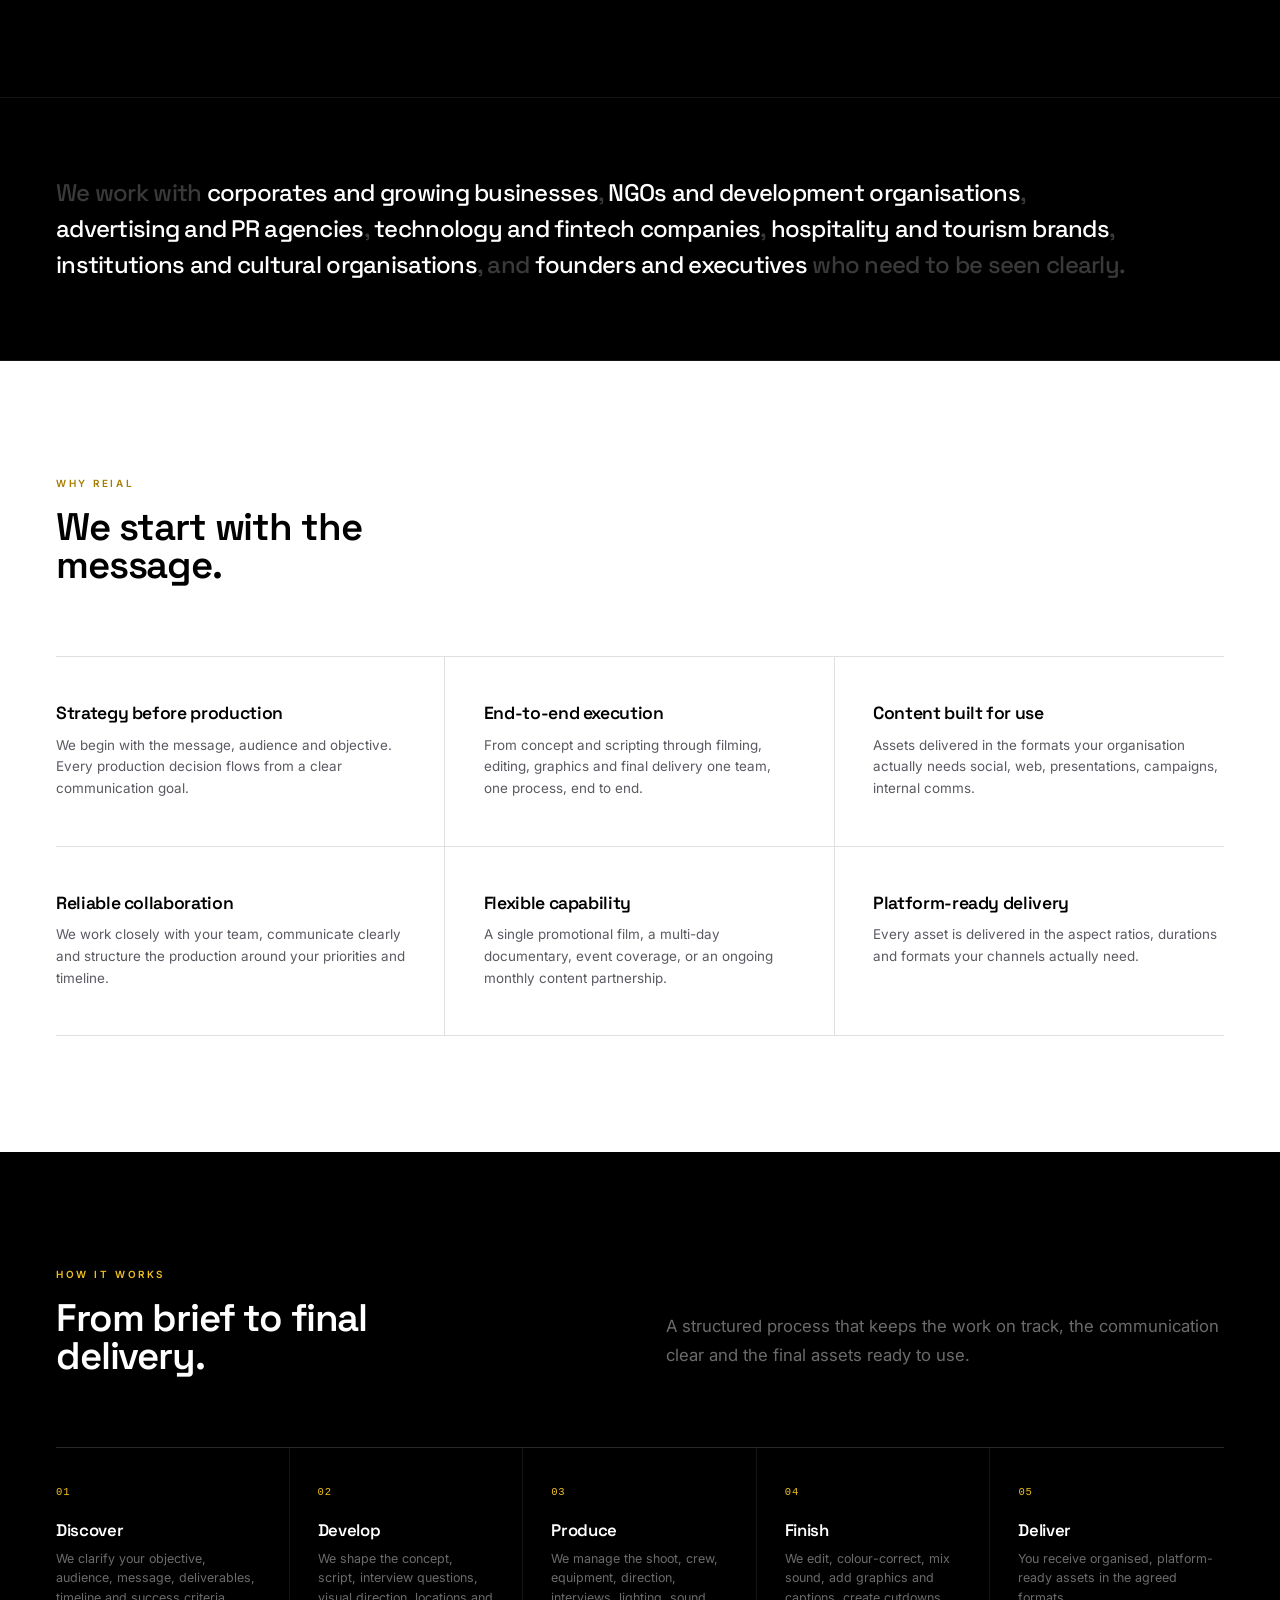
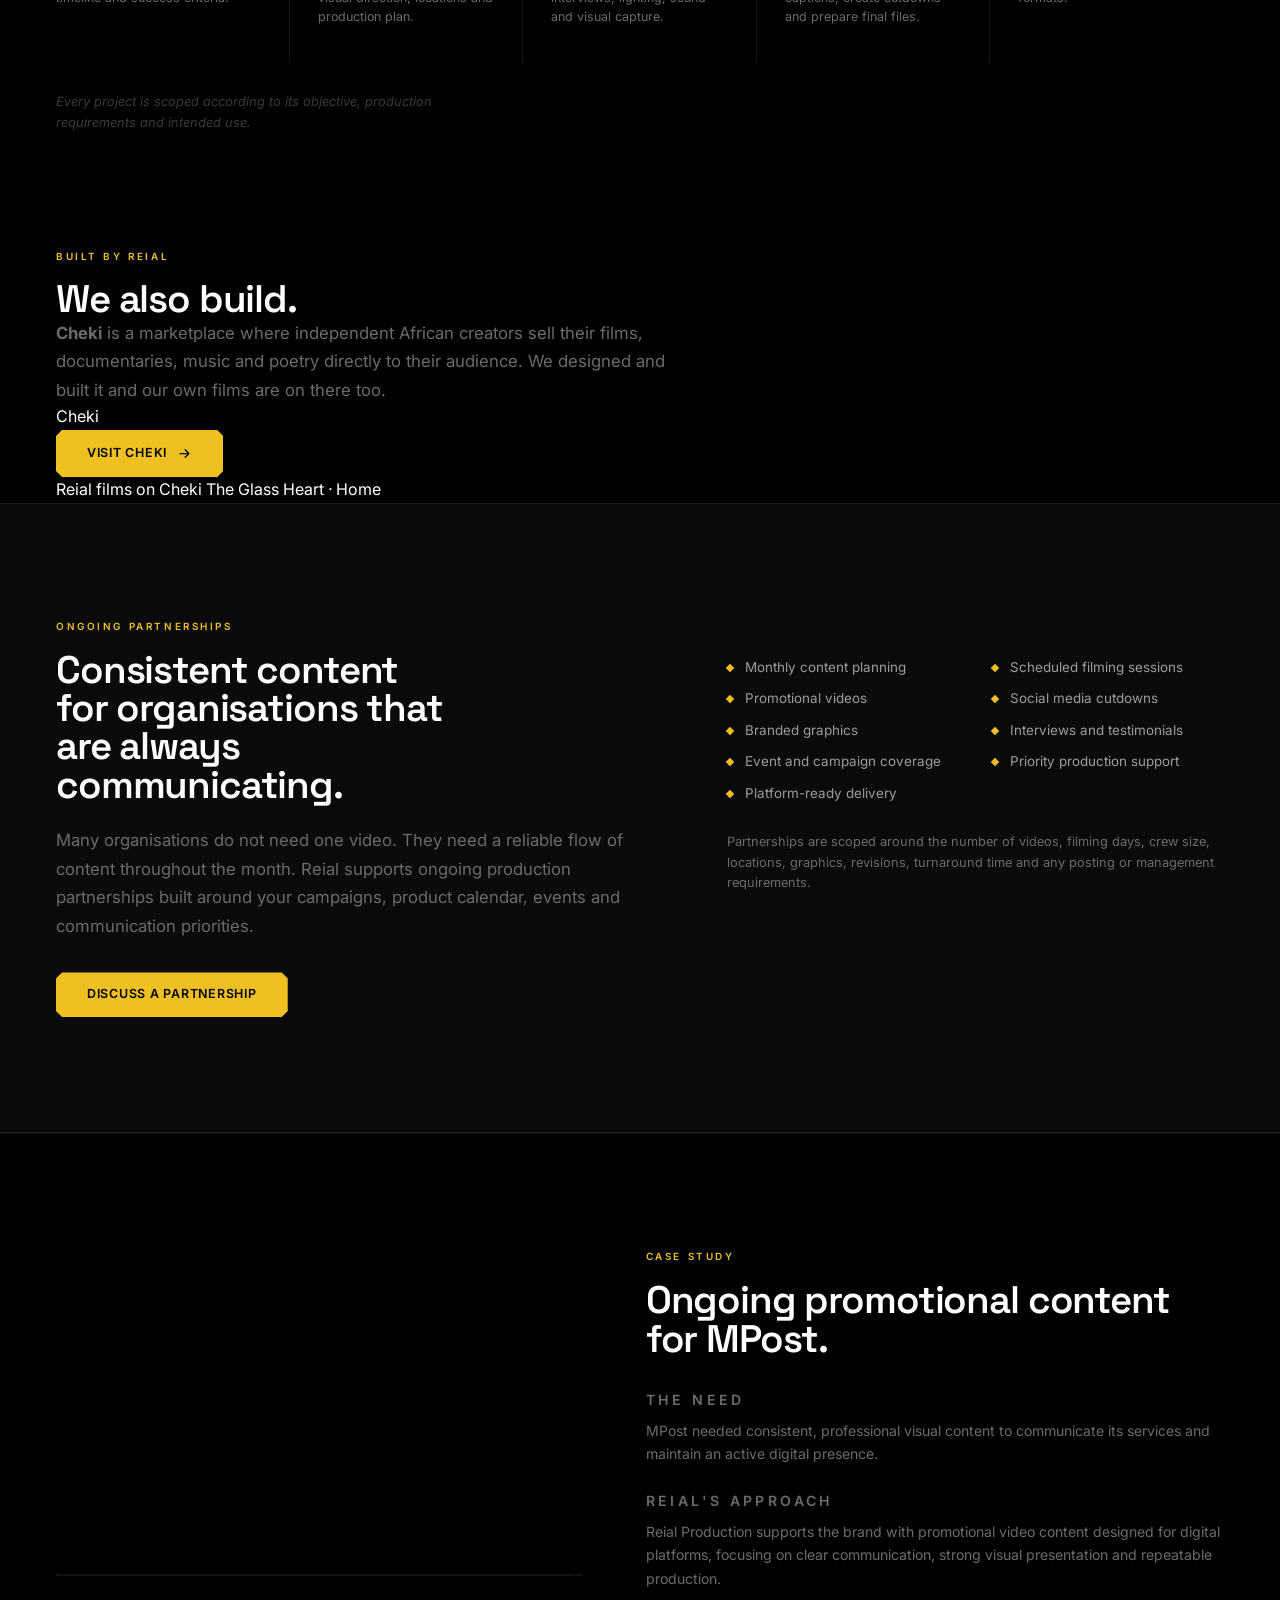
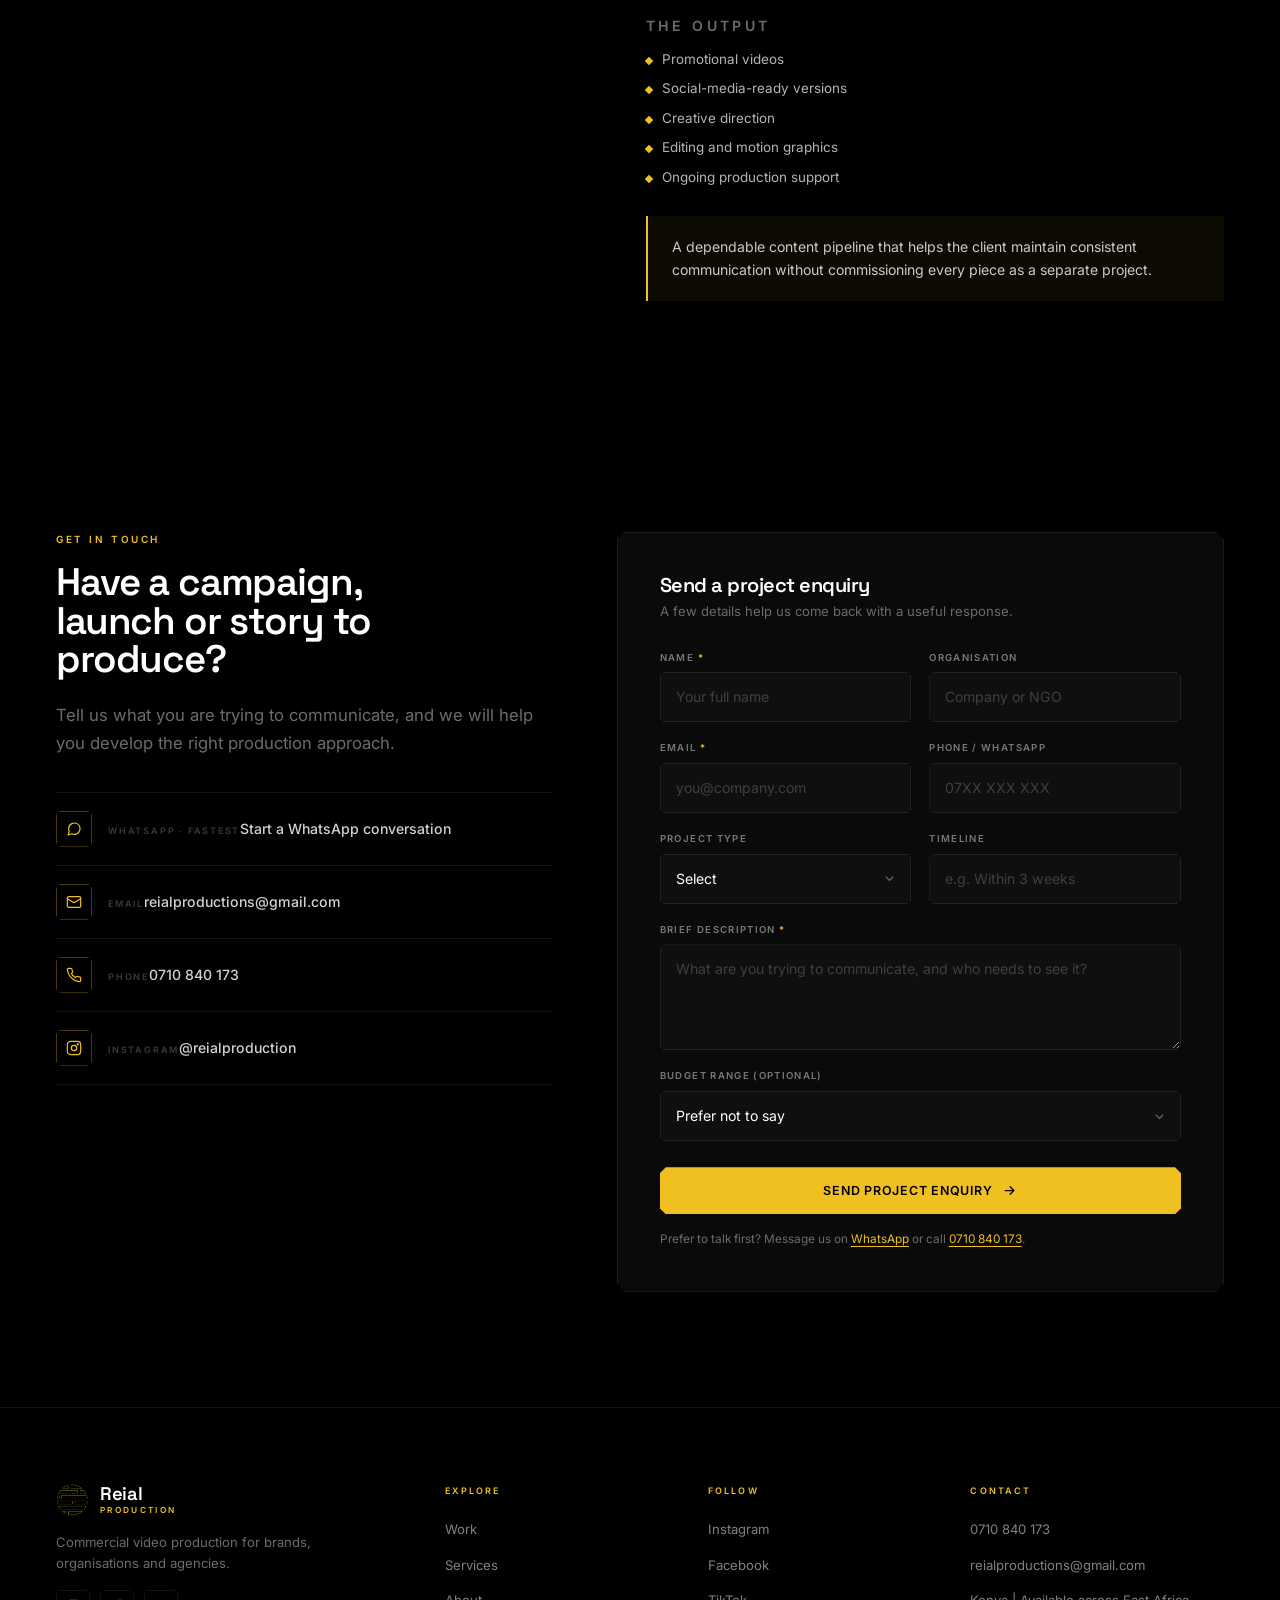
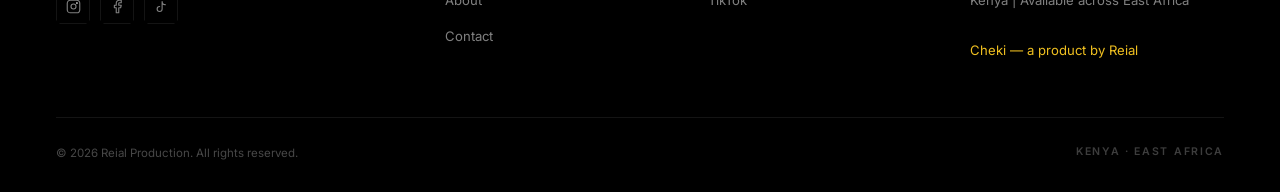
==== commit b31d3ceb: "Update index.html" ====
--- a/index.html
+++ b/index.html
@@ -40,6 +40,7 @@
     <nav class="nav__links" id="navLinks" aria-label="Main">
       <a href="work.html">Work</a>
       <a href="services.html">Services</a>
+      <a href="https://tucheki.com" target="_blank" rel="noopener">Cheki</a>
       <a href="about.html">About</a>
       <a href="contact.html">Contact</a>
       <div class="nav__social">
@@ -90,24 +91,14 @@
 </section>
 
 <section class="reel-section" id="showreel" aria-labelledby="reelTitle">
-  <a class="reel" id="reel"
-     data-video-id="DyX1JVl73Gw"
-     href="https://youtu.be/DyX1JVl73Gw"
-     target="_blank" rel="noopener"
-     role="button"
-     aria-label="Play the Reial Production showreel">
-    <div class="reel__poster">
-      <img src="assets/reel-poster.jpg" alt="Frame from a Reial Production film"
-           loading="lazy" decoding="async" width="1600" height="900">
-    </div>
-    <div class="reel__content">
-      <span class="reel__play" aria-hidden="true">
-        <svg viewBox="0 0 24 24"><path d="M8 5v14l11-7z"/></svg>
-      </span>
-      <h2 class="reel__title" id="reelTitle">See the work.</h2>
-      <p class="reel__meta">Commercial · Social · Documentary</p>
-    </div>
-  </a>
+  <div class="wrap">
+    <div class="reel" id="reel" role="region" aria-label="Reial Production showreel">
+      <video class="reel__video" id="reelVideo" controls preload="metadata" poster="assets/reel-poster.jpg" playsinline muted loop>
+        <source src="assets/video.mp4" type="video/mp4">
+        Your browser does not support the video tag.
+      </video>
+    </div>
+  </div>
 </section>
 
 <section class="proof" id="proof" aria-labelledby="proofTitle">
@@ -317,8 +308,8 @@
     <h2 class="display display--md rv" id="whyTitle">We start with the message.</h2>
     <div class="why-grid rv">
       <div class="why-cell"><h3>Strategy before production</h3><p>We begin with the message, audience and objective. Every production decision flows from a clear communication goal.</p></div>
-      <div class="why-cell"><h3>End-to-end execution</h3><p>From concept and scripting through filming, editing, graphics and final delivery — one team, one process, end to end.</p></div>
-      <div class="why-cell"><h3>Content built for use</h3><p>Assets delivered in the formats your organisation actually needs — social, web, presentations, campaigns, internal comms.</p></div>
+      <div class="why-cell"><h3>End-to-end execution</h3><p>From concept and scripting through filming, editing, graphics and final delivery one team, one process, end to end.</p></div>
+      <div class="why-cell"><h3>Content built for use</h3><p>Assets delivered in the formats your organisation actually needs social, web, presentations, campaigns, internal comms.</p></div>
       <div class="why-cell"><h3>Reliable collaboration</h3><p>We work closely with your team, communicate clearly and structure the production around your priorities and timeline.</p></div>
       <div class="why-cell"><h3>Flexible capability</h3><p>A single promotional film, a multi-day documentary, event coverage, or an ongoing monthly content partnership.</p></div>
       <div class="why-cell"><h3>Platform-ready delivery</h3><p>Every asset is delivered in the aspect ratios, durations and formats your channels actually need.</p></div>
@@ -343,6 +334,43 @@
       <div class="proc-step"><p class="proc-n">05</p><h3 class="proc-t">Deliver</h3><p class="proc-d">You receive organised, platform-ready assets in the agreed formats.</p></div>
     </div>
     <p class="process-note rv">Every project is scoped according to its objective, production requirements and intended use.</p>
+  </div>
+</section>
+
+<section class="built-section" aria-labelledby="builtTitle">
+  <div class="wrap">
+
+    <div class="built-head rv">
+      <div>
+        <span class="kicker">Built by Reial</span>
+        <h2 class="display display--md" id="builtTitle">We also build.</h2>
+      </div>
+      <p class="sub">
+        <strong>Cheki</strong> is a marketplace where independent African
+        creators sell their films, documentaries, music and poetry directly
+        to their audience. We designed and built it and our own films are
+        on there too.
+      </p>
+    </div>
+
+    <a class="built-visual rv" href="https://tucheki.com" target="_blank" rel="noopener" aria-label="Visit Cheki">
+      <span class="built-logo">Cheki</span>
+      <img src="assets/cheki-preview.jpg" alt="The Cheki creator marketplace interface" loading="lazy" decoding="async" width="1920" height="1080">
+    </a>
+
+    <div class="built-foot rv">
+      <a class="btn btn--gold" href="https://tucheki.com" target="_blank" rel="noopener">
+        Visit Cheki
+        <svg viewBox="0 0 24 24" fill="none" stroke="currentColor" stroke-width="2" stroke-linecap="round" stroke-linejoin="round" aria-hidden="true"><path d="M5 12h14M13 6l6 6-6 6"/></svg>
+      </a>
+      <p class="built-films">
+        <span>Reial films on Cheki</span>
+        <a href="https://tucheki.com" target="_blank" rel="noopener">The Glass Heart</a>
+        <em>·</em>
+        <a href="https://tucheki.com" target="_blank" rel="noopener">Home</a>
+      </p>
+    </div>
+
   </div>
 </section>
 
@@ -375,9 +403,7 @@
   <div class="wrap">
     <div class="case-grid rv">
       <div class="case-visual">
-        <video class="case-video" autoplay muted loop playsinline preload="metadata" poster="assets/case-mpost-poster.jpg">
-          <source src="assets/case-mpost.mp4" type="video/mp4">
-        </video>
+        <img src="assets/case-mpost.jpg" alt="MPost — ongoing content partnership with Reial Production" loading="lazy" decoding="async" width="900" height="675">
       </div>
       <div>
         <span class="kicker">Case study</span>
@@ -460,7 +486,7 @@
           <p class="form-note">Prefer to talk first? Message us on <a href="https://wa.me/254710840173?text=Hi%20Reial%20Production%2C%20I%E2%80%99m%20interested%20in%20discussing%20a%20video%20production%20project." target="_blank" rel="noopener">WhatsApp</a> or call <a href="tel:+254710840173">0710 840 173</a>.</p>
           <div class="form-success" id="formSuccess" hidden role="status">
             <svg viewBox="0 0 24 24" fill="none" stroke-width="2" stroke-linecap="round" stroke-linejoin="round" aria-hidden="true"><path d="M20 6L9 17l-5-5"/></svg>
-            <span>Thank you. Your enquiry has been received. Reial Production will get back to you shortly.</span>
+            <span>Your enquiry is ready. Tap Send in WhatsApp to reach us.</span>
           </div>
         </form>
       </div>
@@ -495,6 +521,7 @@
         <li><a href="tel:+254710840173">0710 840 173</a></li>
         <li><a href="mailto:reialproductions@gmail.com">reialproductions@gmail.com</a></li>
         <li><span>Kenya | Available across East Africa</span></li>
+        <li style="margin-top:14px"><a href="https://tucheki.com" target="_blank" rel="noopener" style="color:var(--gold)">Cheki — a product by Reial</a></li>
       </ul></div>
     </div>
     <div class="footer-bot">
@@ -518,4 +545,4 @@
 <script src="script.js"></script>
 
 </body>
-</html>+</html>
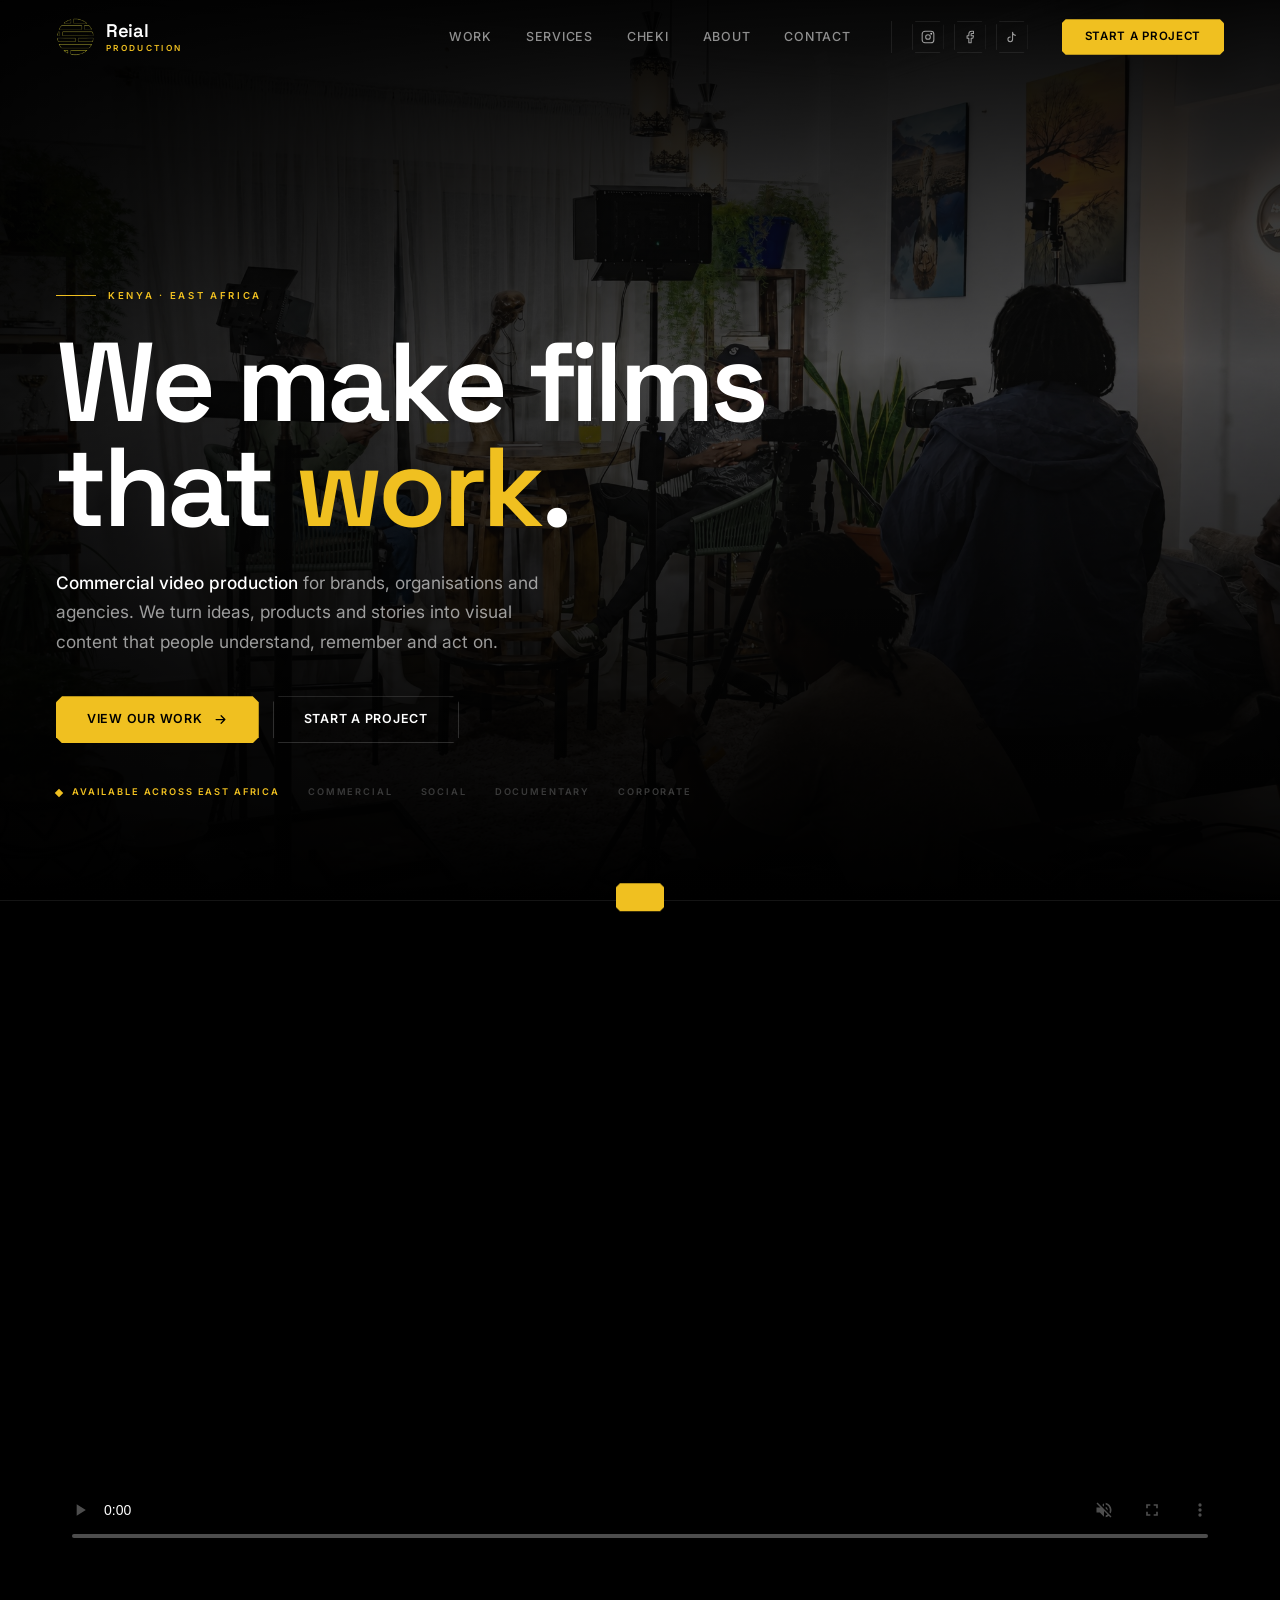
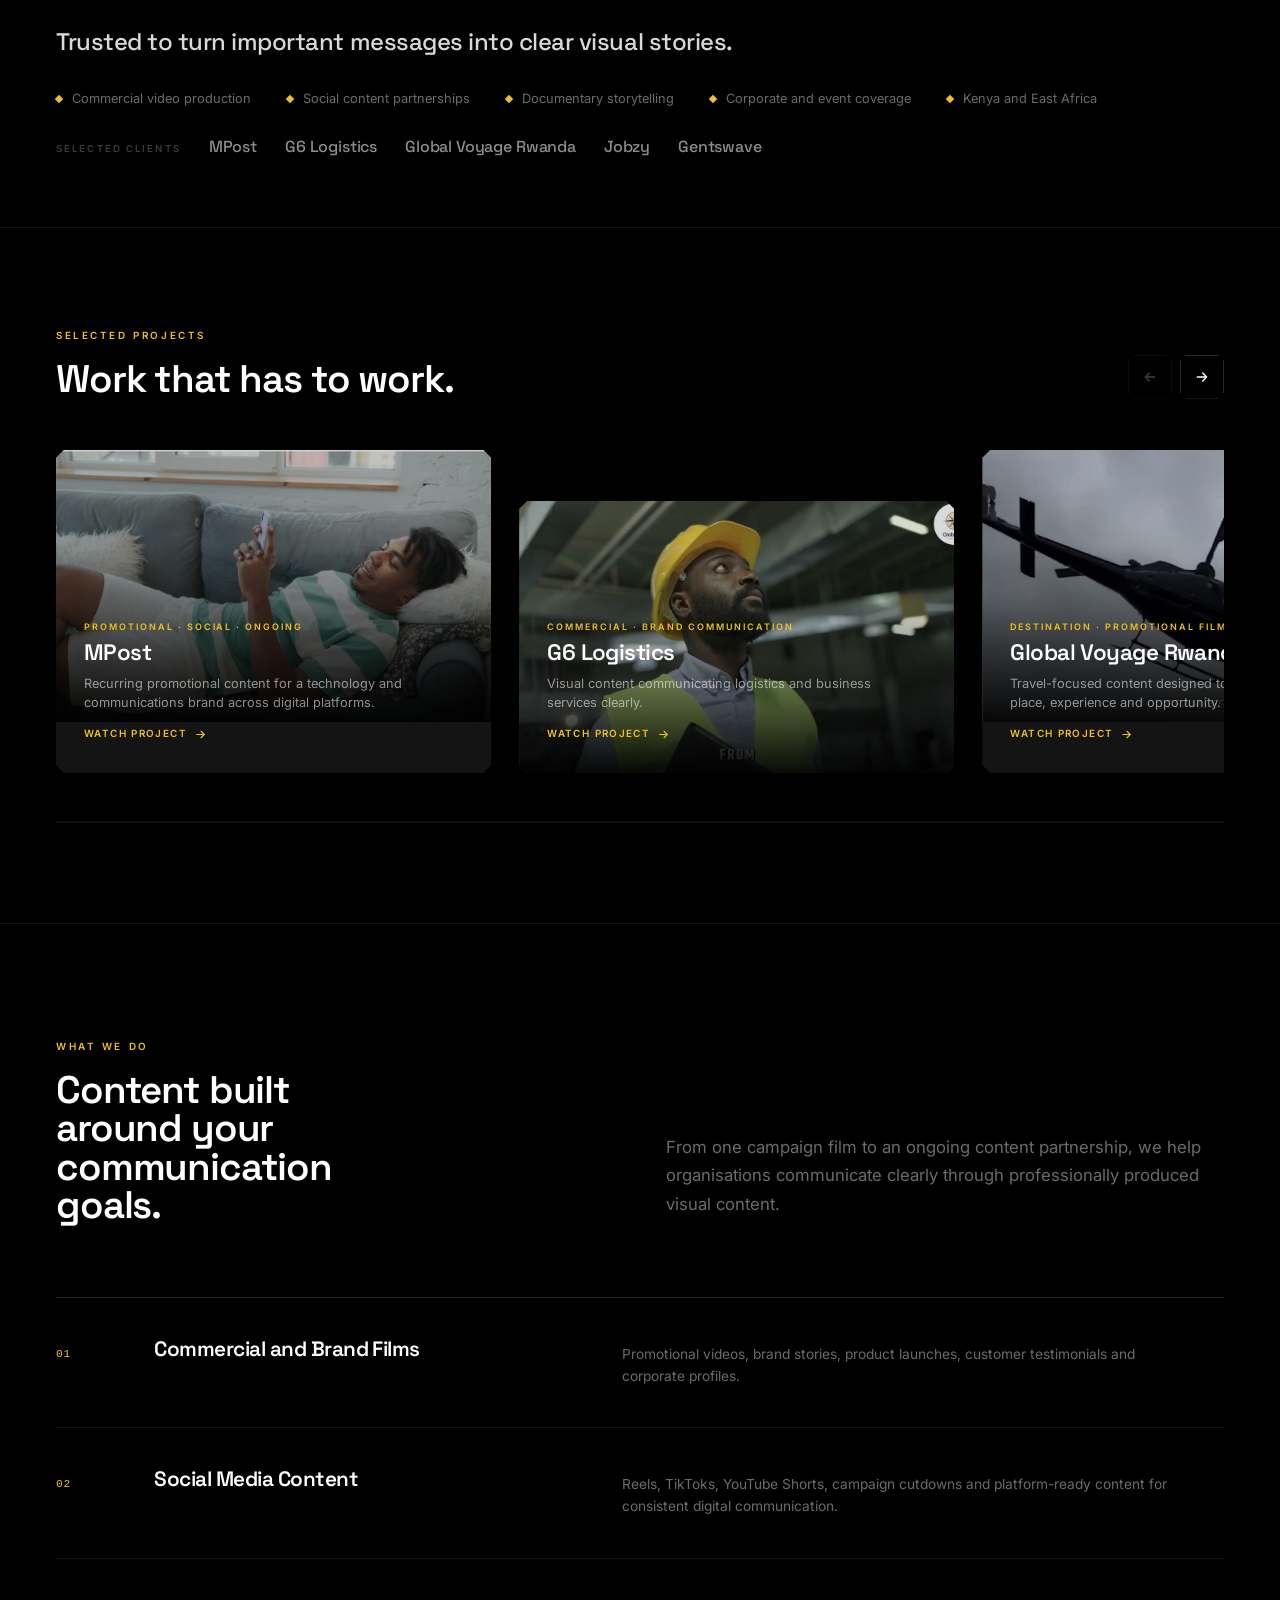
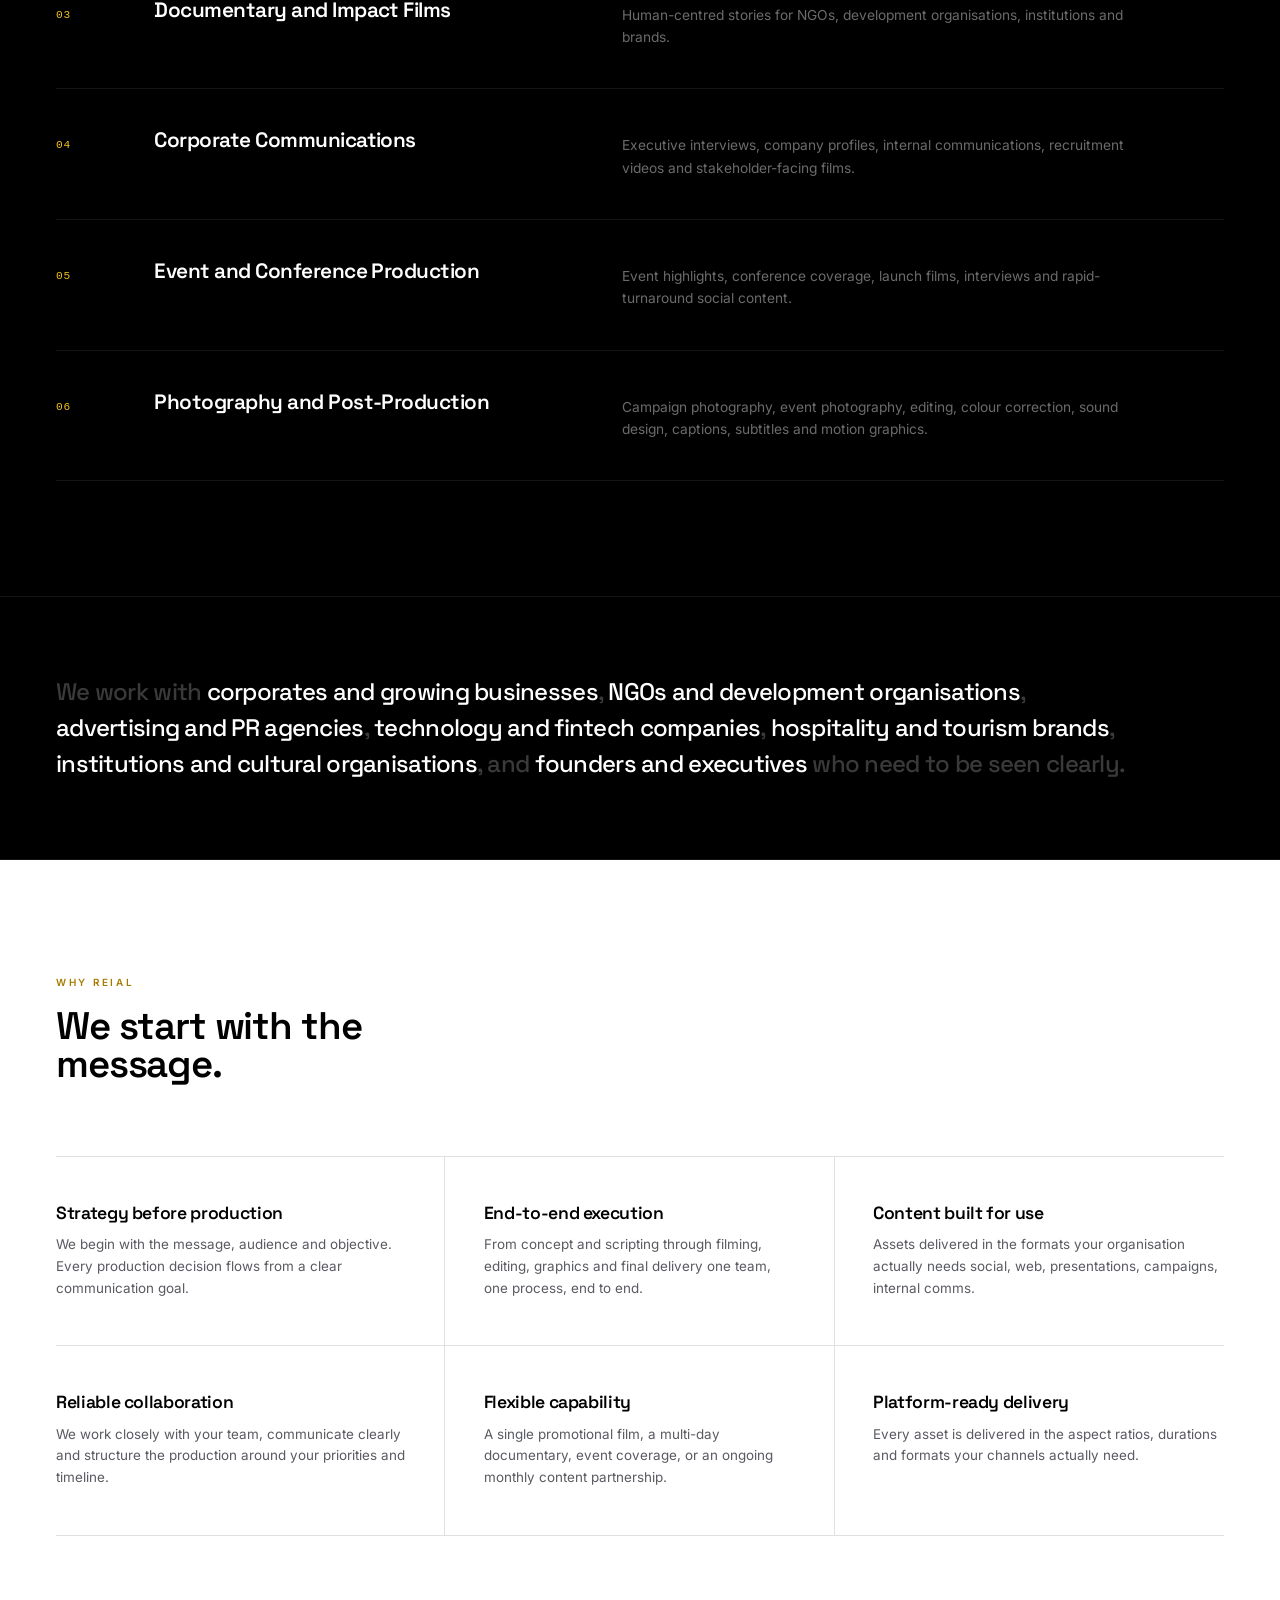
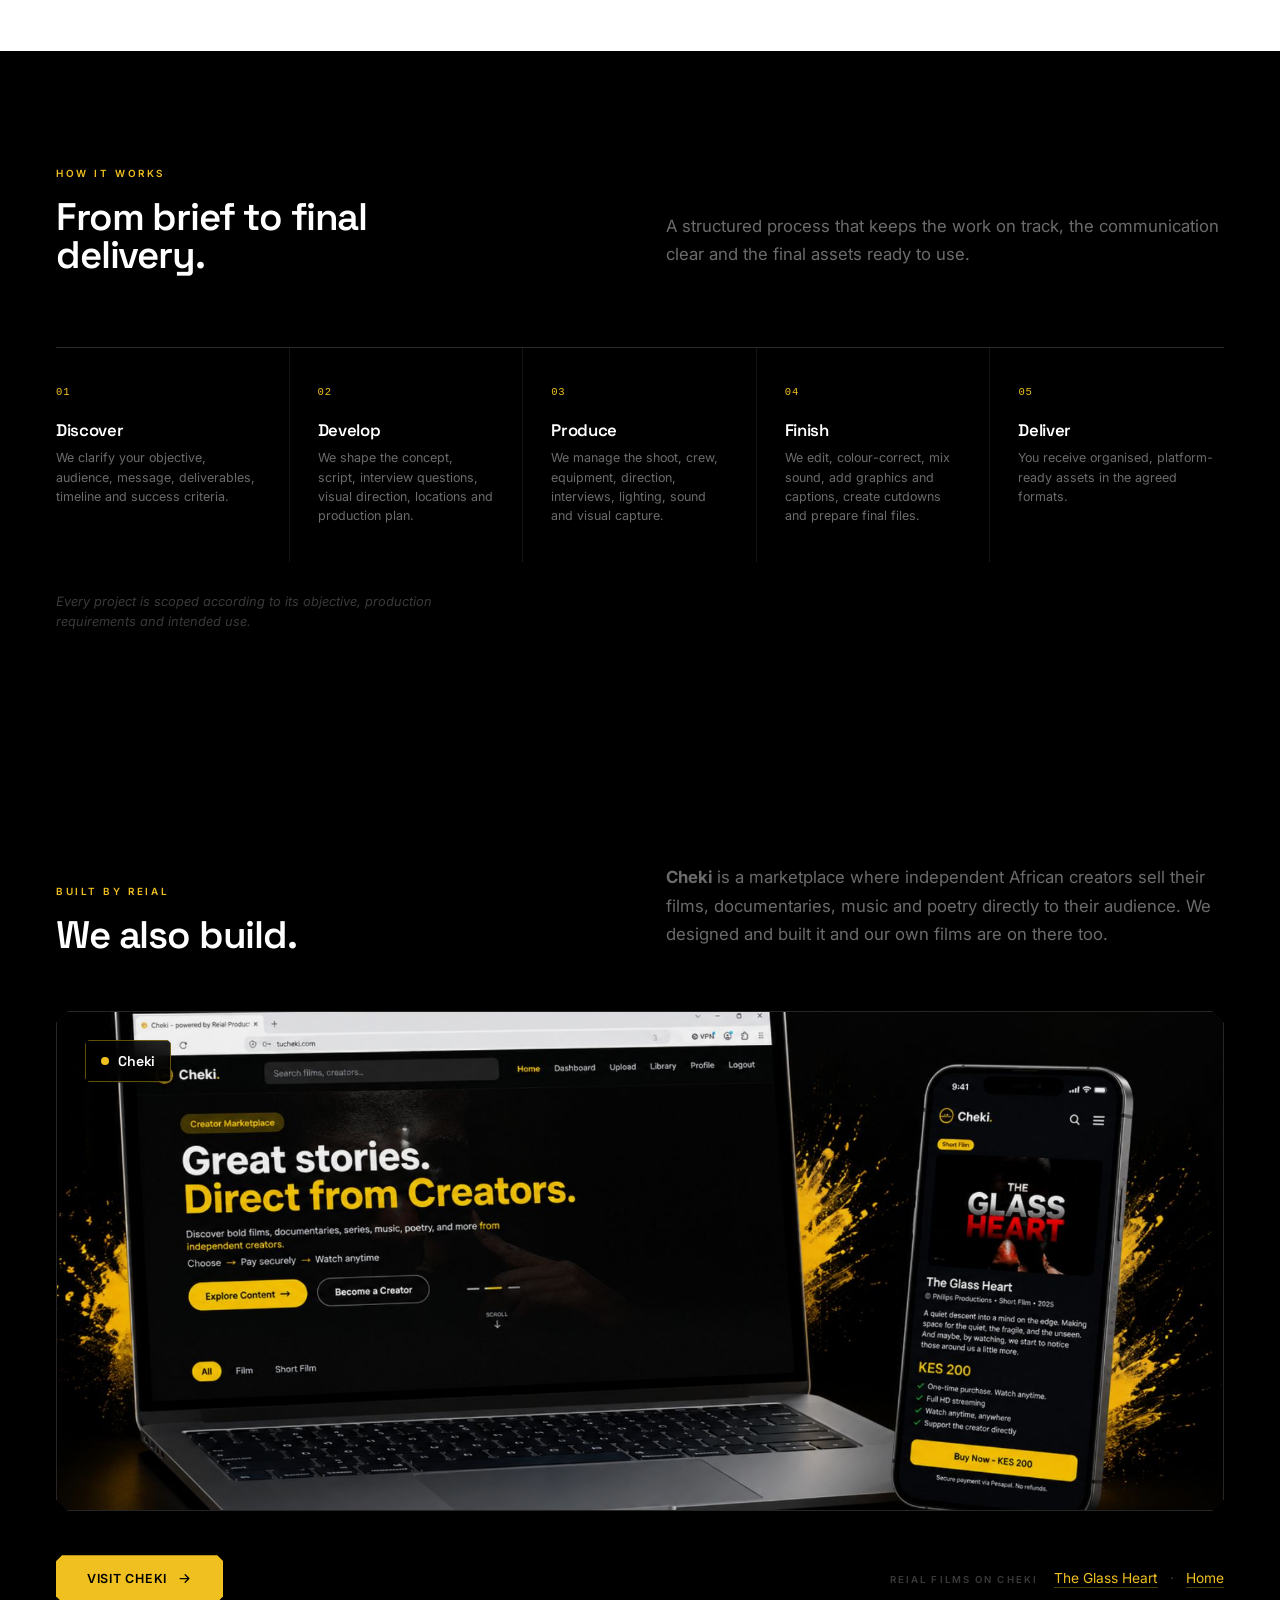
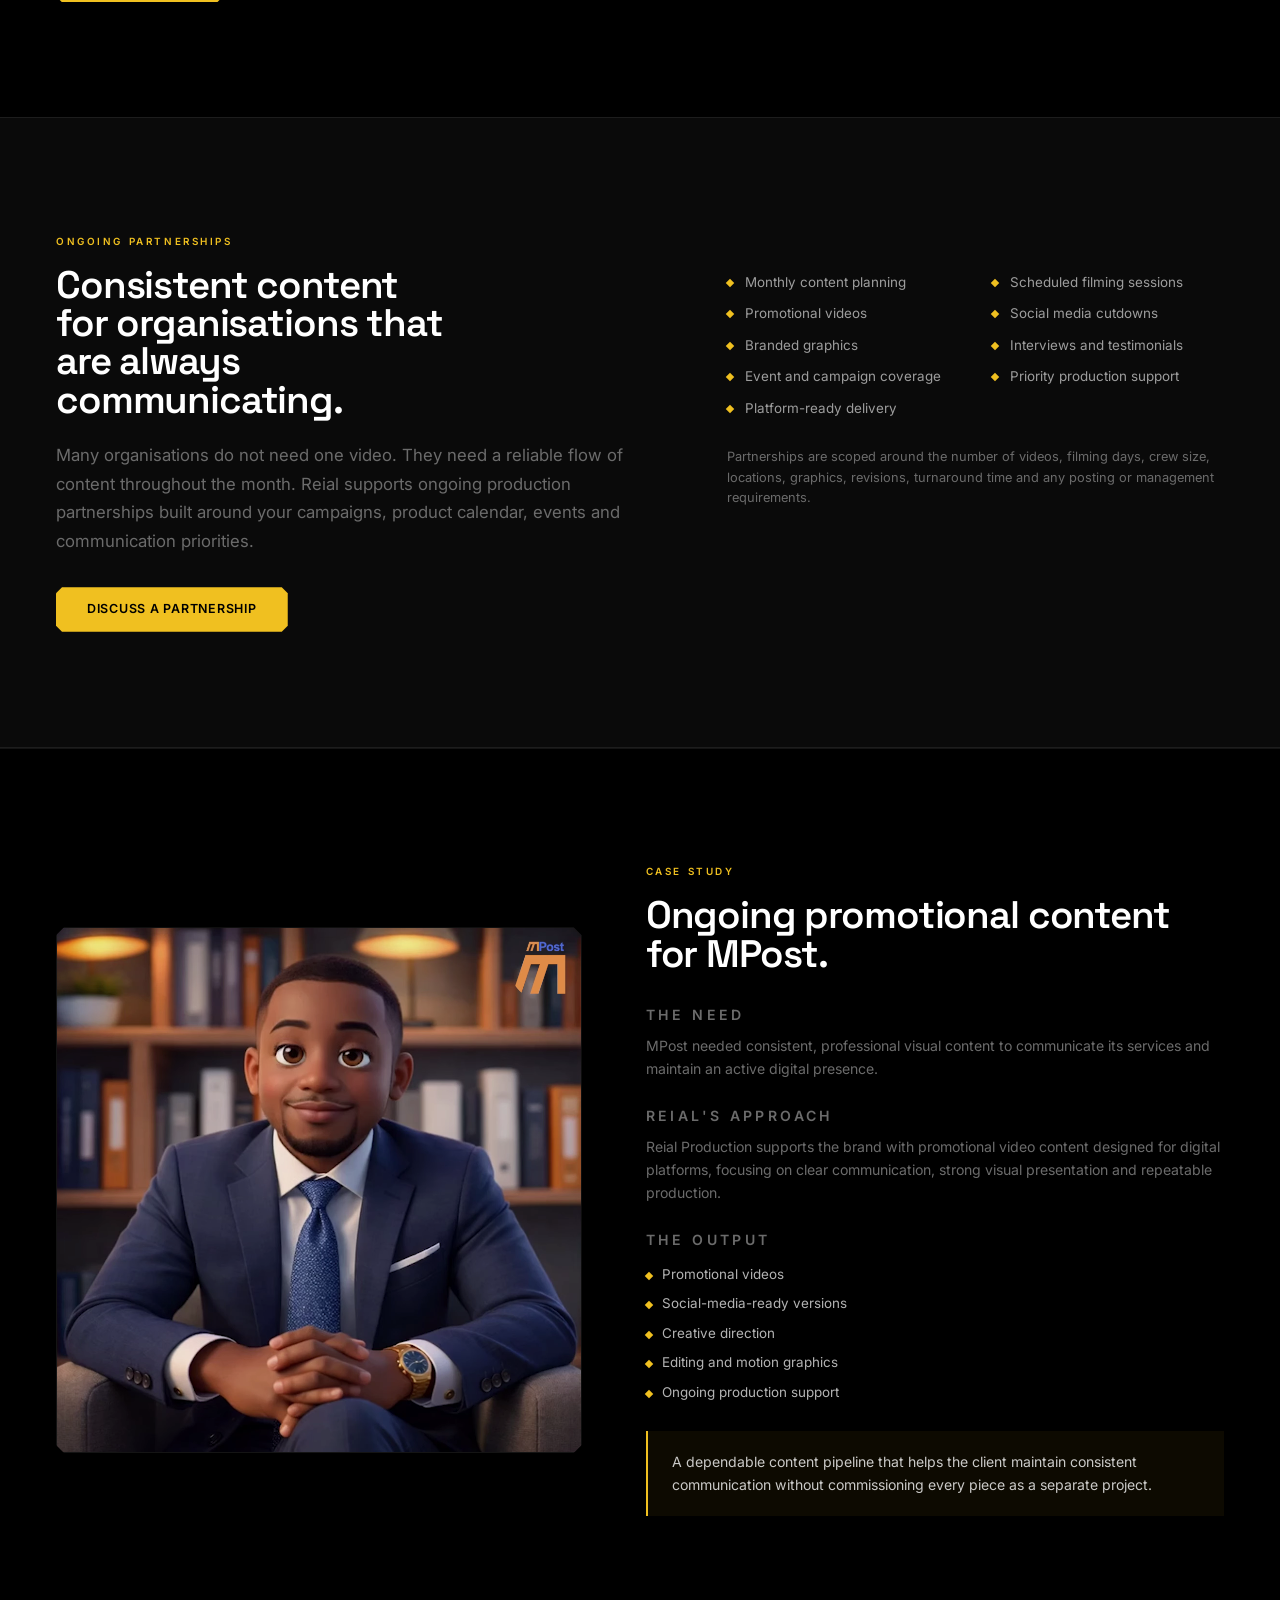
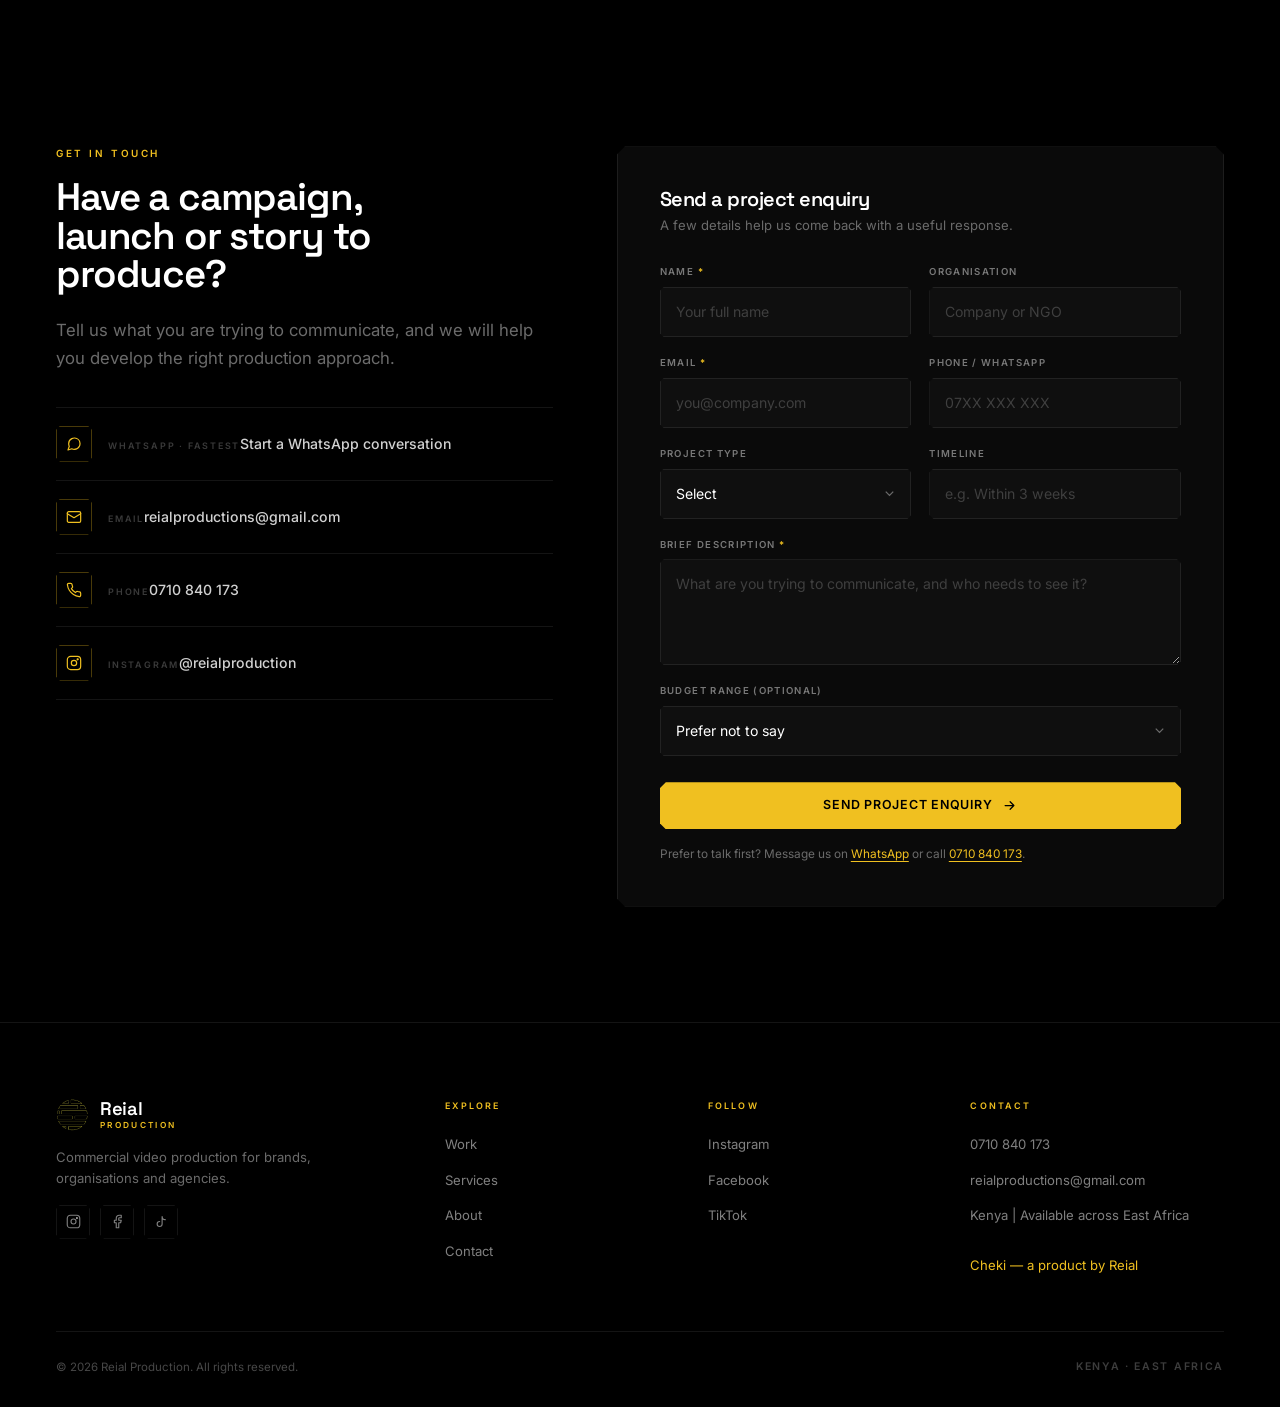
==== commit 5329e620: "Update index.html" ====
--- a/index.html
+++ b/index.html
@@ -7,13 +7,13 @@
 
 <title>Reial Production | Commercial Video Production in Kenya</title>
 <meta name="description" content="Reial Production creates commercial videos, brand films, social media content, documentaries, corporate videos and event coverage for brands and organisations in Kenya and East Africa.">
-<link rel="canonical" href="https://reialproductions.vercel.app/">
+<link rel="canonical" href="https://reial.vercel.app/">
 
 <meta property="og:type" content="website">
 <meta property="og:title" content="Reial Production — Commercial Video Production for Brands and Organisations">
 <meta property="og:description" content="Purposeful visual storytelling, promotional campaigns, corporate films, social content and documentaries by Reial Production.">
 <meta property="og:image" content="assets/og-image.jpg">
-<meta property="og:url" content="https://reialproductions.vercel.app/">
+<meta property="og:url" content="https://reial.vercel.app/">
 <meta name="twitter:card" content="summary_large_image">
 
 <link rel="icon" type="image/png" href="logo.png">
@@ -403,7 +403,10 @@
   <div class="wrap">
     <div class="case-grid rv">
       <div class="case-visual">
-        <img src="assets/case-mpost.jpg" alt="MPost — ongoing content partnership with Reial Production" loading="lazy" decoding="async" width="900" height="675">
+        <video class="case-video" autoplay muted loop playsinline preload="metadata" poster="assets/case-mpost-poster.jpg">
+          <source src="assets/case-mpost.mp4" type="video/mp4">
+          Your browser does not support the video tag.
+        </video>
       </div>
       <div>
         <span class="kicker">Case study</span>
--- a/styles.css
+++ b/styles.css
@@ -38,7 +38,7 @@
   overflow-x:hidden;
 }
 body.lock{overflow:hidden}
-img,svg,iframe{max-width:100%;display:block}
+img,svg,iframe,video{max-width:100%;display:block}
 h1,h2,h3,h4{margin:0;line-height:1;font-weight:400}
 p{margin:0}
 ul{margin:0;padding:0;list-style:none}
@@ -53,18 +53,9 @@
 
 .wrap{width:100%;max-width:var(--maxw);margin-inline:auto;padding-inline:var(--pad)}
 
-/* Scroll progress — thin gold playhead at top */
-.progress{
-  position:fixed;top:0;left:0;right:0;height:2px;z-index:150;
-  pointer-events:none;background:transparent;
-}
-.progress__bar{
-  height:100%;background:var(--gold);width:0%;
-  transition:width .1s linear;
-  box-shadow:0 0 14px rgba(240,192,32,.7);
-}
-
-/* Type */
+.progress{position:fixed;top:0;left:0;right:0;height:2px;z-index:150;pointer-events:none;background:transparent}
+.progress__bar{height:100%;background:var(--gold);width:0%;transition:width .1s linear;box-shadow:0 0 14px rgba(240,192,32,.7)}
+
 .display{font-family:var(--display);font-weight:600;letter-spacing:-.03em;line-height:1}
 .display--xl{font-size:clamp(2.6rem,8vw,6.5rem)}
 .display--lg{font-size:clamp(2rem,5vw,4rem)}
@@ -73,20 +64,11 @@
 .kicker{display:block;font-size:.62rem;font-weight:600;letter-spacing:.26em;text-transform:uppercase;color:var(--gold);margin-bottom:16px}
 .sub{font-size:clamp(.94rem,1.4vw,1.05rem);line-height:1.7;color:var(--grey);max-width:58ch}
 
-/* Logo (image file) */
-.logo-mark{
-  height:38px;
-  width:auto;
-  max-width:130px;
-  flex:none;
-  object-fit:contain;
-  display:block;
-}
+.logo-mark{height:38px;width:auto;max-width:130px;flex:none;object-fit:contain;display:block}
 .brand{display:flex;align-items:center;gap:12px;flex:none}
 .brand__text{display:flex;flex-direction:column;line-height:1;font-family:var(--display);font-size:1.15rem;font-weight:600;letter-spacing:-.02em}
 .brand__text em{font-style:normal;font-family:var(--sans);font-size:.52rem;font-weight:600;letter-spacing:.28em;text-transform:uppercase;color:var(--gold);margin-top:3px}
 
-/* Nav */
 .nav{position:fixed;inset:0 0 auto 0;z-index:100;padding:18px 0;border-bottom:1px solid transparent;transition:.4s var(--ease)}
 .nav.is-scrolled{
   background:rgba(0,0,0,.88);
@@ -123,7 +105,6 @@
 .burger.open span:nth-child(2){opacity:0}
 .burger.open span:nth-child(3){transform:translateY(-6.5px) rotate(-45deg)}
 
-/* Buttons */
 .btn{
   display:inline-flex;align-items:center;gap:10px;padding:15px 30px;
   font-family:var(--sans);font-size:.78rem;font-weight:600;letter-spacing:.06em;
@@ -146,7 +127,6 @@
 .btn--block{width:100%;justify-content:center}
 .btn-row{display:flex;flex-wrap:wrap;gap:14px}
 
-/* Hero */
 .hero{position:relative;min-height:100svh;display:flex;align-items:flex-end;padding:160px 0 clamp(60px,8vw,100px);overflow:hidden}
 .hero__bg{position:absolute;inset:0;z-index:0;background:var(--black-3)}
 .hero__bg img{width:100%;height:100%;object-fit:cover;object-position:center 30%;opacity:.45}
@@ -170,7 +150,6 @@
 .hero__meta span:first-child{color:var(--gold);position:relative;padding-left:16px}
 .hero__meta span:first-child::before{content:"";position:absolute;left:0;top:50%;width:6px;height:6px;background:var(--gold);transform:translateY(-50%) rotate(45deg)}
 
-/* Page hero */
 .page-hero{position:relative;padding:clamp(140px,18vw,220px) 0 clamp(56px,7vw,96px);border-bottom:1px solid var(--line);overflow:hidden}
 .page-hero::before{content:"";position:absolute;inset:0;pointer-events:none;background:radial-gradient(80% 60% at 15% 20%,rgba(240,192,32,.06),transparent 60%)}
 .page-hero__in{position:relative;z-index:1}
@@ -178,30 +157,22 @@
 .page-hero h1 em{font-style:normal;color:var(--gold)}
 .page-hero .sub{margin-top:24px;max-width:52ch}
 
-/* Showreel */
+/* Showreel — native video element */
 .reel-section{padding:0;position:relative;border-top:1px solid var(--line)}
 .reel{
-  position:relative;cursor:pointer;overflow:hidden;background:var(--black-3);display:block;
+  position:relative;overflow:hidden;background:var(--black-3);display:block;
   clip-path:polygon(var(--ch-lg) 0,calc(100% - var(--ch-lg)) 0,100% var(--ch-lg),100% calc(100% - var(--ch-lg)),calc(100% - var(--ch-lg)) 100%,var(--ch-lg) 100%,0 calc(100% - var(--ch-lg)),0 var(--ch-lg));
 }
-.reel__poster{position:absolute;inset:0}
-.reel__poster img{width:100%;height:100%;object-fit:cover;opacity:.5}
-.reel__poster::after{content:"";position:absolute;inset:0;background:linear-gradient(180deg,rgba(0,0,0,.2) 0%,rgba(0,0,0,.8) 100%)}
-.reel__content{position:relative;z-index:2;min-height:clamp(380px,60vh,620px);display:flex;flex-direction:column;align-items:center;justify-content:center;text-align:center;padding:clamp(60px,10vw,120px) var(--pad)}
-.reel__play{
-  width:clamp(68px,9vw,92px);height:clamp(68px,9vw,92px);
-  border:1px solid rgba(240,192,32,.5);background:rgba(240,192,32,.06);
-  display:grid;place-items:center;margin-bottom:32px;
-  transition:.4s var(--ease);backdrop-filter:blur(6px);
-  clip-path:polygon(var(--ch) 0,calc(100% - var(--ch)) 0,100% var(--ch),100% calc(100% - var(--ch)),calc(100% - var(--ch)) 100%,var(--ch) 100%,0 calc(100% - var(--ch)),0 var(--ch));
-}
-.reel:hover .reel__play{background:var(--gold);border-color:var(--gold);transform:scale(1.06)}
-.reel__play svg{width:24px;height:24px;fill:var(--gold);margin-left:3px;transition:fill .3s var(--ease)}
-.reel:hover .reel__play svg{fill:var(--black)}
-.reel__title{font-family:var(--display);font-size:clamp(1.4rem,3vw,2.2rem);font-weight:600;letter-spacing:-.03em;max-width:14ch}
-.reel__meta{margin-top:14px;font-size:.62rem;letter-spacing:.24em;text-transform:uppercase;color:var(--grey)}
-
-/* Proof */
+.reel__video{
+  width:100%;
+  display:block;
+  aspect-ratio:16/9;
+  object-fit:contain;
+  background:#000;
+  outline:none;
+}
+.reel__video::-webkit-media-controls-panel{background-image:linear-gradient(transparent, rgba(0,0,0,.75))}
+
 .proof{padding:clamp(44px,6vw,68px) 0;border-bottom:1px solid var(--line)}
 .proof__line{font-family:var(--display);font-size:clamp(1.1rem,2.2vw,1.5rem);font-weight:500;letter-spacing:-.02em;color:rgba(255,255,255,.85);max-width:52ch;line-height:1.3;margin-bottom:32px}
 .proof__items{display:flex;flex-wrap:wrap;gap:8px 36px}
@@ -211,7 +182,6 @@
 .proof__names small{font-size:.6rem;letter-spacing:.22em;text-transform:uppercase;color:var(--grey-2);font-weight:600}
 .proof__names strong{font-family:var(--display);font-size:1rem;font-weight:500;color:rgba(255,255,255,.55);letter-spacing:-.01em}
 
-/* Work reel */
 .work-section{padding:clamp(56px,8vw,100px) 0}
 .work-head{display:flex;align-items:flex-end;justify-content:space-between;gap:24px;margin-bottom:clamp(32px,4vw,52px)}
 .work-head .display--md{max-width:16ch}
@@ -250,7 +220,6 @@
 .reel-bar{margin-top:28px;height:2px;background:rgba(255,255,255,.06);position:relative;overflow:hidden}
 .reel-bar i{position:absolute;left:0;top:0;height:100%;width:0%;background:var(--gold);transition:width .12s linear}
 
-/* Work grid */
 .filter-bar{display:flex;flex-wrap:wrap;gap:10px;margin-bottom:clamp(34px,4vw,52px)}
 .filter-chip{
   padding:10px 22px;border:1px solid var(--line-strong);background:transparent;
@@ -279,7 +248,6 @@
 .work-card__go svg{width:13px;height:13px;transition:transform .3s var(--ease)}
 .work-card:hover .work-card__go svg{transform:translateX(3px)}
 
-/* Services list */
 .svc-section{padding:clamp(64px,9vw,120px) 0;border-top:1px solid var(--line)}
 .svc-head{display:grid;grid-template-columns:1fr 1fr;gap:clamp(24px,4vw,64px);align-items:end;margin-bottom:clamp(40px,6vw,72px)}
 .svc-head .display--md{max-width:14ch}
@@ -294,7 +262,6 @@
 .svc-row:hover .svc-arrow{opacity:1;transform:none}
 .svc-arrow svg{width:18px;height:18px;stroke:var(--gold)}
 
-/* Service detail */
 .svc-detail{display:grid;grid-template-columns:1fr 1fr;gap:clamp(32px,5vw,80px);align-items:center;padding:clamp(48px,6vw,88px) 0;border-top:1px solid var(--line)}
 .svc-detail:nth-child(even) .svc-detail__media{order:2}
 .svc-detail__media{
@@ -310,12 +277,10 @@
 .svc-detail__list li{font-size:.86rem;color:rgba(255,255,255,.7);padding-left:18px;position:relative}
 .svc-detail__list li::before{content:"";position:absolute;left:0;top:9px;width:6px;height:6px;background:var(--gold);transform:rotate(45deg)}
 
-/* Clients line */
 .clients-line{padding:clamp(44px,6vw,80px) 0;border-top:1px solid var(--line);border-bottom:1px solid var(--line)}
 .clients-line .display--sm{color:var(--grey-2);line-height:1.5;max-width:72ch;font-weight:500}
 .clients-line .display--sm strong{color:var(--white);font-weight:500}
 
-/* Why */
 .why-section{padding:clamp(64px,9vw,120px) 0;background:var(--white);color:var(--black)}
 .why-section .kicker{color:var(--gold-deep)}
 .why-section .display--md{max-width:16ch;margin-bottom:clamp(40px,6vw,72px)}
@@ -334,7 +299,6 @@
 .why-cell h3{font-family:var(--display);font-size:clamp(.92rem,1.5vw,1.1rem);font-weight:600;letter-spacing:-.02em;line-height:1.15;margin-bottom:11px}
 .why-cell p{font-size:.84rem;color:#5A5A62;line-height:1.62}
 
-/* Process */
 .process-section{padding:clamp(64px,9vw,120px) 0}
 .process-head{display:grid;grid-template-columns:1fr 1fr;gap:clamp(24px,4vw,64px);align-items:end;margin-bottom:clamp(40px,6vw,72px)}
 .process-head .display--md{max-width:14ch}
@@ -356,7 +320,116 @@
 .proc-d{font-size:.78rem;color:var(--grey);line-height:1.56}
 .process-note{margin-top:30px;font-size:.8rem;color:var(--grey-2);font-style:italic;max-width:56ch}
 
-/* Partnership */
+/* ================================================================
+   BUILT BY REIAL — Cheki product section
+   ================================================================ */
+.built-section{
+  padding:clamp(64px,9vw,120px) 0;
+  position:relative;
+}
+.built-head{
+  display:grid;
+  grid-template-columns:1fr 1fr;
+  gap:clamp(24px,4vw,64px);
+  align-items:end;
+  margin-bottom:clamp(34px,4.5vw,56px);
+}
+.built-head .display--md{max-width:14ch}
+.built-head .sub{padding-bottom:6px}
+
+.built-visual{
+  display:block;
+  position:relative;
+  border:1px solid var(--line);
+  overflow:hidden;
+  background:var(--black-3);
+  margin-bottom:clamp(28px,3.5vw,44px);
+  aspect-ratio:21/9;
+  clip-path:polygon(
+    var(--ch-lg) 0, calc(100% - var(--ch-lg)) 0,
+    100% var(--ch-lg), 100% calc(100% - var(--ch-lg)),
+    calc(100% - var(--ch-lg)) 100%, var(--ch-lg) 100%,
+    0 calc(100% - var(--ch-lg)), 0 var(--ch-lg)
+  );
+  transition:border-color .3s var(--ease);
+}
+.built-visual:hover{border-color:rgba(240,192,32,.4)}
+.built-visual img{
+  width:100%;
+  height:100%;
+  object-fit:cover;
+  object-position:center;
+  display:block;
+  filter:brightness(.95);
+  transform:scale(1.05);
+  transition:transform 1s var(--ease),filter .6s var(--ease);
+}
+.built-visual:hover img{
+  transform:scale(1.08);
+  filter:brightness(1);
+}
+
+.built-logo{
+  position:absolute;
+  top:clamp(16px,2.4vw,28px);
+  left:clamp(16px,2.4vw,28px);
+  padding:9px 15px;
+  background:rgba(0,0,0,.85);
+  backdrop-filter:blur(10px);
+  -webkit-backdrop-filter:blur(10px);
+  border:1px solid rgba(240,192,32,.4);
+  font-family:var(--display);
+  font-weight:600;
+  font-size:.88rem;
+  letter-spacing:-.01em;
+  color:var(--white);
+  display:flex;
+  align-items:center;
+  gap:9px;
+  z-index:2;
+  clip-path:polygon(
+    var(--ch-xs) 0, calc(100% - var(--ch-xs)) 0,
+    100% var(--ch-xs), 100% calc(100% - var(--ch-xs)),
+    calc(100% - var(--ch-xs)) 100%, var(--ch-xs) 100%,
+    0 calc(100% - var(--ch-xs)), 0 var(--ch-xs)
+  );
+}
+.built-logo::before{
+  content:"";
+  width:8px;height:8px;
+  background:var(--gold);
+  border-radius:50%;
+}
+
+.built-foot{
+  display:flex;
+  justify-content:space-between;
+  align-items:center;
+  gap:24px;
+  flex-wrap:wrap;
+}
+.built-films{
+  font-size:.86rem;
+  color:var(--grey);
+  line-height:1.7;
+}
+.built-films span{
+  font-size:.6rem;
+  font-weight:600;
+  letter-spacing:.22em;
+  text-transform:uppercase;
+  color:var(--grey-2);
+  margin-right:12px;
+}
+.built-films a{
+  color:var(--gold);
+  border-bottom:1px solid rgba(240,192,32,.3);
+  transition:border-color .22s var(--ease),color .22s var(--ease);
+  padding-bottom:1px;
+}
+.built-films a:hover{border-bottom-color:var(--gold);color:var(--gold-hot)}
+.built-films em{font-style:normal;color:rgba(255,255,255,.25);margin:0 8px}
+
 .partner-section{padding:clamp(64px,9vw,120px) 0;background:var(--black-2);border-top:1px solid var(--line);border-bottom:1px solid var(--line)}
 .partner-grid{display:grid;grid-template-columns:1.1fr .9fr;gap:clamp(32px,5vw,80px);align-items:start}
 .partner-grid .display--md{max-width:16ch;margin-bottom:22px}
@@ -366,7 +439,6 @@
 .partner-side{padding-top:8px}
 .partner-side p{font-size:.86rem;color:var(--grey);line-height:1.68;margin-bottom:26px}
 
-/* Case study */
 .case-section{padding:clamp(64px,9vw,120px) 0;border-top:1px solid var(--line)}
 .case-grid{display:grid;grid-template-columns:1fr 1.1fr;gap:clamp(32px,5vw,80px);align-items:center}
 .case-visual{
@@ -390,7 +462,6 @@
 .case-out li::before{content:"";position:absolute;left:0;top:9px;width:6px;height:6px;background:var(--gold);transform:rotate(45deg)}
 .case-result{margin-top:28px;padding:20px 24px;border-left:2px solid var(--gold);background:rgba(240,192,32,.05);font-size:.88rem;color:rgba(255,255,255,.78);line-height:1.6}
 
-/* Team — 3 top, 2 centred below */
 .team-grid{
   display:grid;
   grid-template-columns:repeat(6,1fr);
@@ -413,7 +484,6 @@
 .team-card__role{font-size:.68rem;font-weight:600;letter-spacing:.2em;text-transform:uppercase;color:var(--gold);margin-bottom:12px;line-height:1.4}
 .team-card__bio{font-size:.84rem;color:var(--grey);line-height:1.6}
 
-/* Contact */
 .contact-section{padding:clamp(64px,9vw,120px) 0;background:var(--black)}
 .contact-grid{display:grid;grid-template-columns:.9fr 1.1fr;gap:clamp(36px,5vw,80px);align-items:start}
 .contact-head .display--md{max-width:14ch;margin-bottom:22px}
@@ -446,7 +516,6 @@
 .cm-tile__label{font-size:.6rem;font-weight:600;letter-spacing:.22em;text-transform:uppercase;color:var(--grey-2)}
 .cm-tile__value{font-family:var(--display);font-size:1.1rem;font-weight:600;letter-spacing:-.02em;color:var(--white)}
 
-/* Form */
 .form{
   background:var(--black-2);border:1px solid var(--line);padding:clamp(24px,3.5vw,42px);
   clip-path:polygon(var(--ch) 0,calc(100% - var(--ch)) 0,100% var(--ch),100% calc(100% - var(--ch)),calc(100% - var(--ch)) 100%,var(--ch) 100%,0 calc(100% - var(--ch)),0 var(--ch));
@@ -485,13 +554,11 @@
 }
 .form-success svg{width:17px;height:17px;flex:none;margin-top:2px;stroke:var(--gold-hot)}
 
-/* CTA strip */
 .cta-strip{padding:clamp(56px,7vw,96px) 0;border-top:1px solid var(--line);border-bottom:1px solid var(--line);background:var(--black-2)}
 .cta-strip__in{display:grid;grid-template-columns:1.4fr 1fr;gap:clamp(28px,4vw,64px);align-items:center}
 .cta-strip h2{font-family:var(--display);font-size:clamp(1.4rem,3.2vw,2.4rem);font-weight:600;letter-spacing:-.03em;line-height:1.1;max-width:20ch}
 .cta-strip p{font-size:.94rem;color:var(--grey);line-height:1.65;margin-top:16px;max-width:52ch}
 
-/* Footer */
 .footer{background:var(--black);border-top:1px solid var(--line);padding:clamp(44px,6vw,76px) 0 30px}
 .footer-top{display:grid;grid-template-columns:1.6fr 1fr 1fr 1.2fr;gap:clamp(24px,4vw,52px);padding-bottom:clamp(34px,5vw,54px);border-bottom:1px solid var(--line)}
 .footer .brand{font-size:1rem}
@@ -513,7 +580,6 @@
 .footer-bot p{font-size:.72rem;color:rgba(255,255,255,.28)}
 .footer-bot .loc{font-size:.66rem;letter-spacing:.16em;text-transform:uppercase;color:rgba(255,255,255,.24);font-weight:600}
 
-/* Lightbox */
 .lightbox{position:fixed;inset:0;z-index:200;display:none;place-items:center;background:rgba(0,0,0,.97);backdrop-filter:blur(10px);padding:clamp(16px,4vw,48px)}
 .lightbox.open{display:grid;animation:lbIn .3s var(--ease)}
 @keyframes lbIn{from{opacity:0}to{opacity:1}}
@@ -531,7 +597,6 @@
 .lb-close:hover{border-color:var(--gold);background:rgba(240,192,32,.1)}
 .lb-close svg{width:15px;height:15px;stroke:#fff}
 
-/* Toast */
 .toast{
   position:fixed;left:50%;bottom:28px;z-index:300;transform:translate(-50%,140%);
   padding:14px 24px;background:var(--gold);color:var(--black);
@@ -541,13 +606,11 @@
 }
 .toast.show{transform:translate(-50%,0)}
 
-/* Reveal */
 .rv{opacity:0;transform:translateY(20px);transition:opacity .9s var(--ease),transform .9s var(--ease)}
 .rv.in{opacity:1;transform:none}
 .rv-d1{transition-delay:.07s}
 .rv-d2{transition-delay:.14s}
 
-/* 404 */
 .err-page{min-height:100svh;display:grid;place-items:center;padding:120px var(--pad) 80px;text-align:center;position:relative}
 .err-page::before{content:"";position:absolute;inset:0;pointer-events:none;background:radial-gradient(60% 50% at 50% 40%,rgba(240,192,32,.07),transparent 70%)}
 .err-page__in{position:relative;z-index:1;max-width:640px}
@@ -559,7 +622,6 @@
 .section{padding:clamp(56px,8vw,100px) 0}
 .section--tight{padding:clamp(48px,6vw,80px) 0}
 
-/* Responsive */
 @media (max-width:1080px){
   .footer-top{grid-template-columns:1.4fr 1fr 1fr}
   .footer-top > :last-child{grid-column:1/-1}
@@ -606,6 +668,7 @@
   .svc-d{grid-column:2;padding-top:0}
   .svc-arrow{display:none}
   .process-head{grid-template-columns:1fr;gap:18px;align-items:start}
+  .built-head{grid-template-columns:1fr;gap:18px;align-items:start}
   .case-grid{grid-template-columns:1fr}
   .contact-grid{grid-template-columns:1fr}
   .partner-grid{grid-template-columns:1fr}
@@ -641,6 +704,10 @@
   .filter-chip{font-size:.66rem;padding:9px 16px}
   .team-grid{grid-template-columns:1fr}
   .team-grid .team-card{grid-column:auto}
+  .built-foot{flex-direction:column;align-items:flex-start;gap:22px}
+  .built-visual{aspect-ratio:4/3}
+  .built-visual img{transform:scale(1)}
+  .built-visual:hover img{transform:scale(1.02)}
 }
 @media (max-width:420px){
   .brand__text{font-size:1rem}
@@ -650,4 +717,4 @@
   html{scroll-behavior:auto}
   *,*::before,*::after{animation-duration:.001ms!important;transition-duration:.001ms!important}
   .rv{opacity:1;transform:none}
-}+}
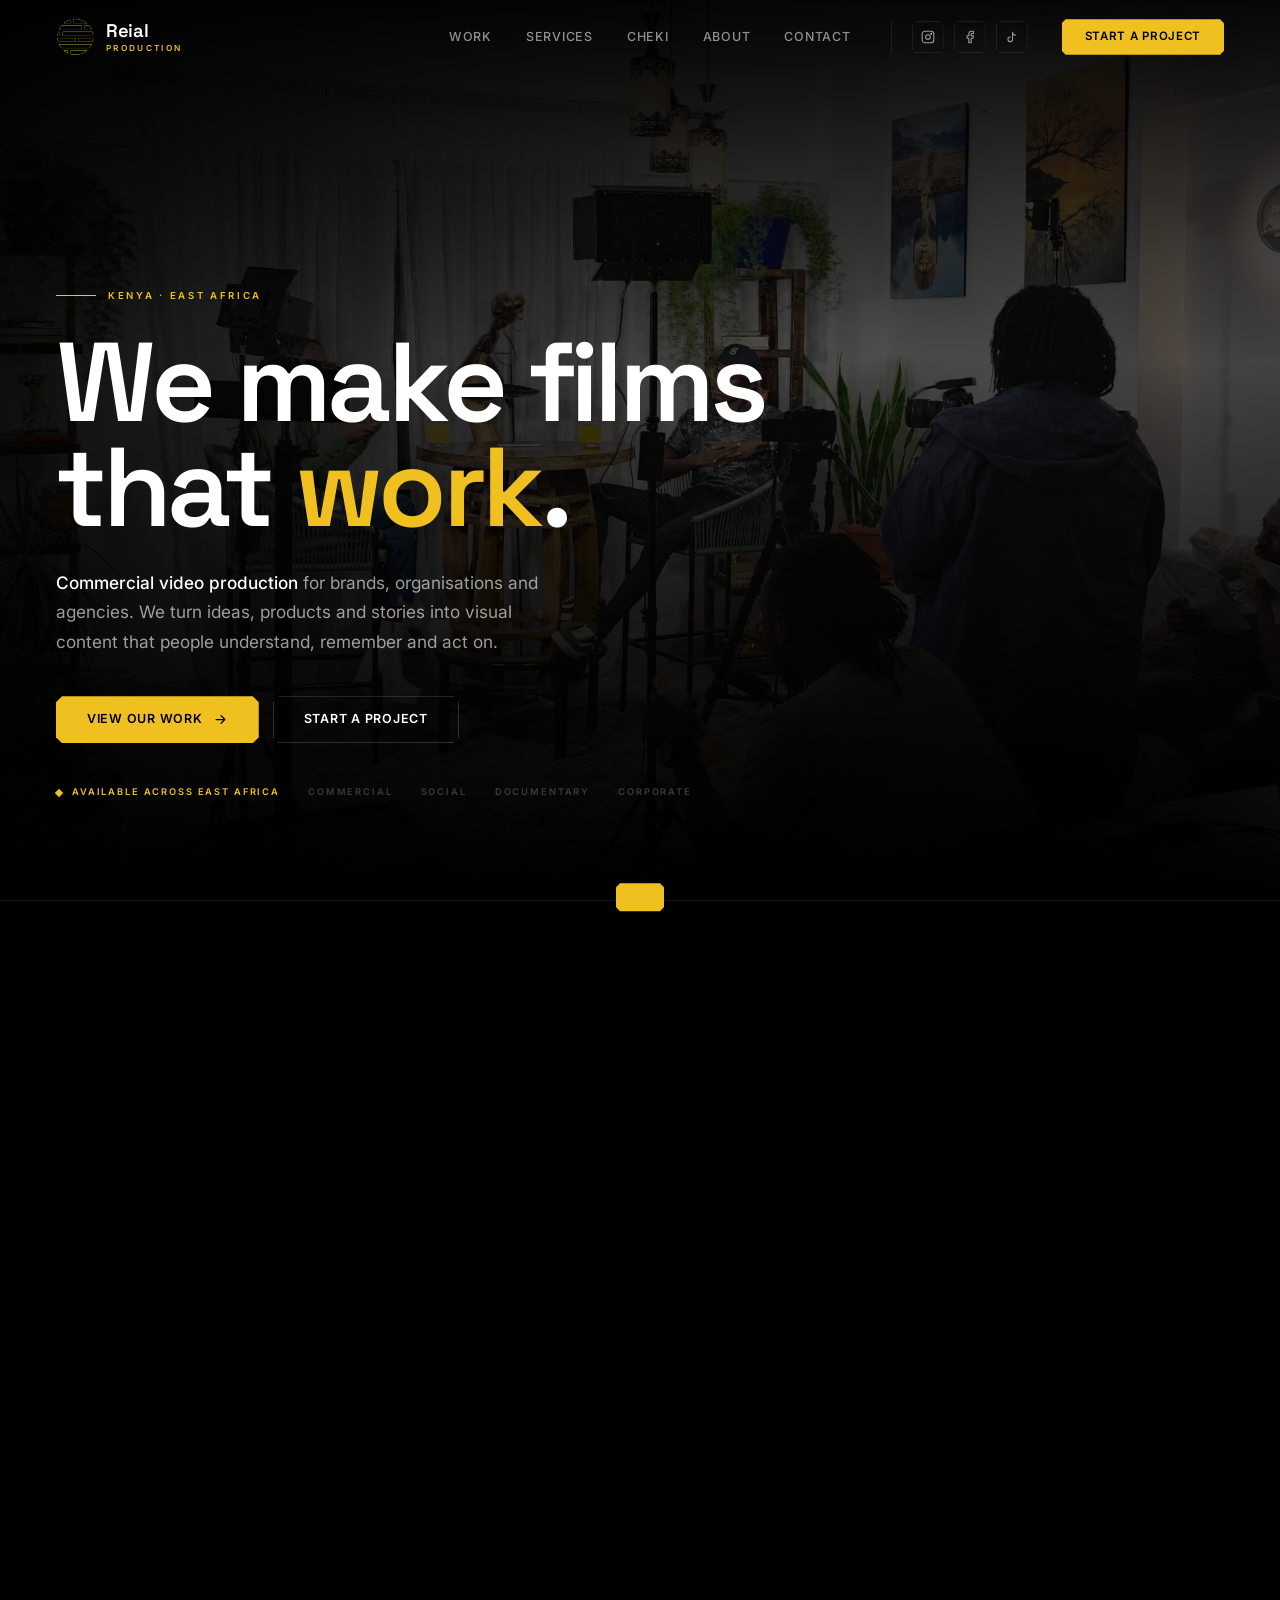
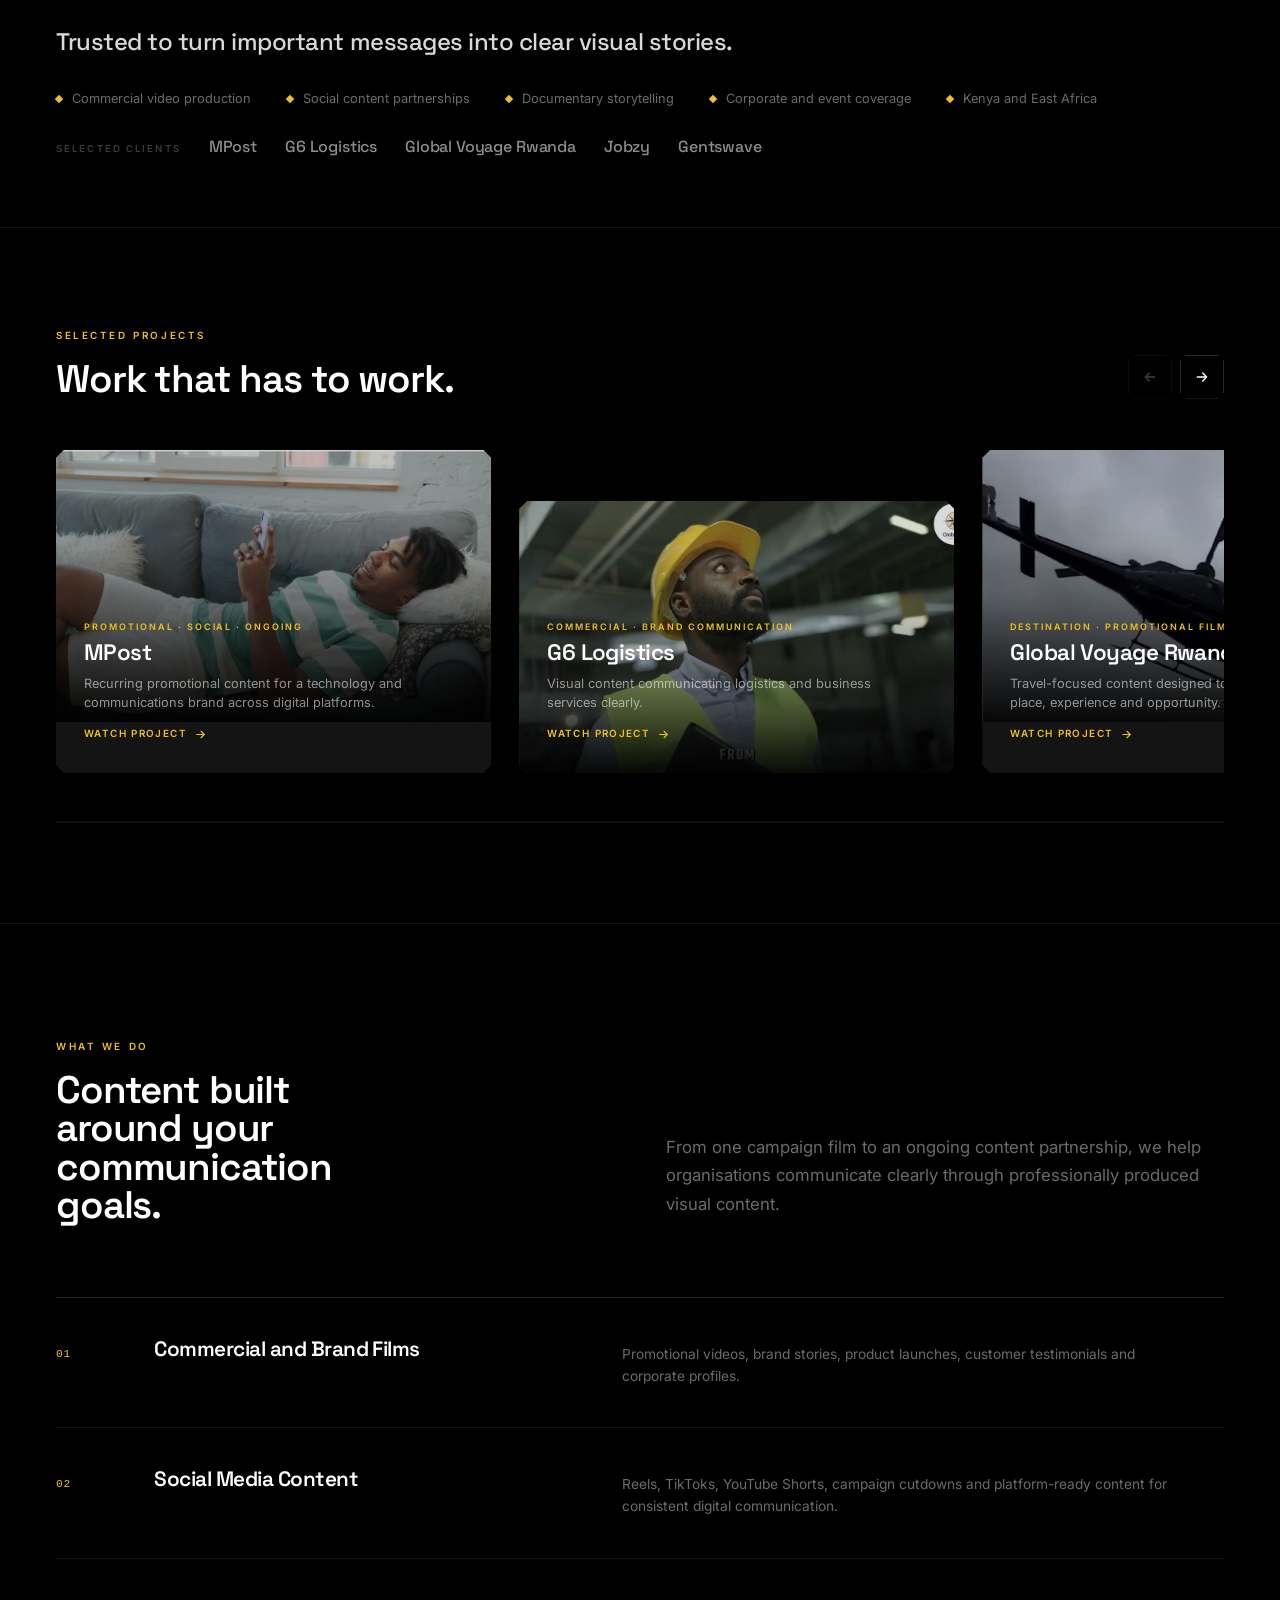
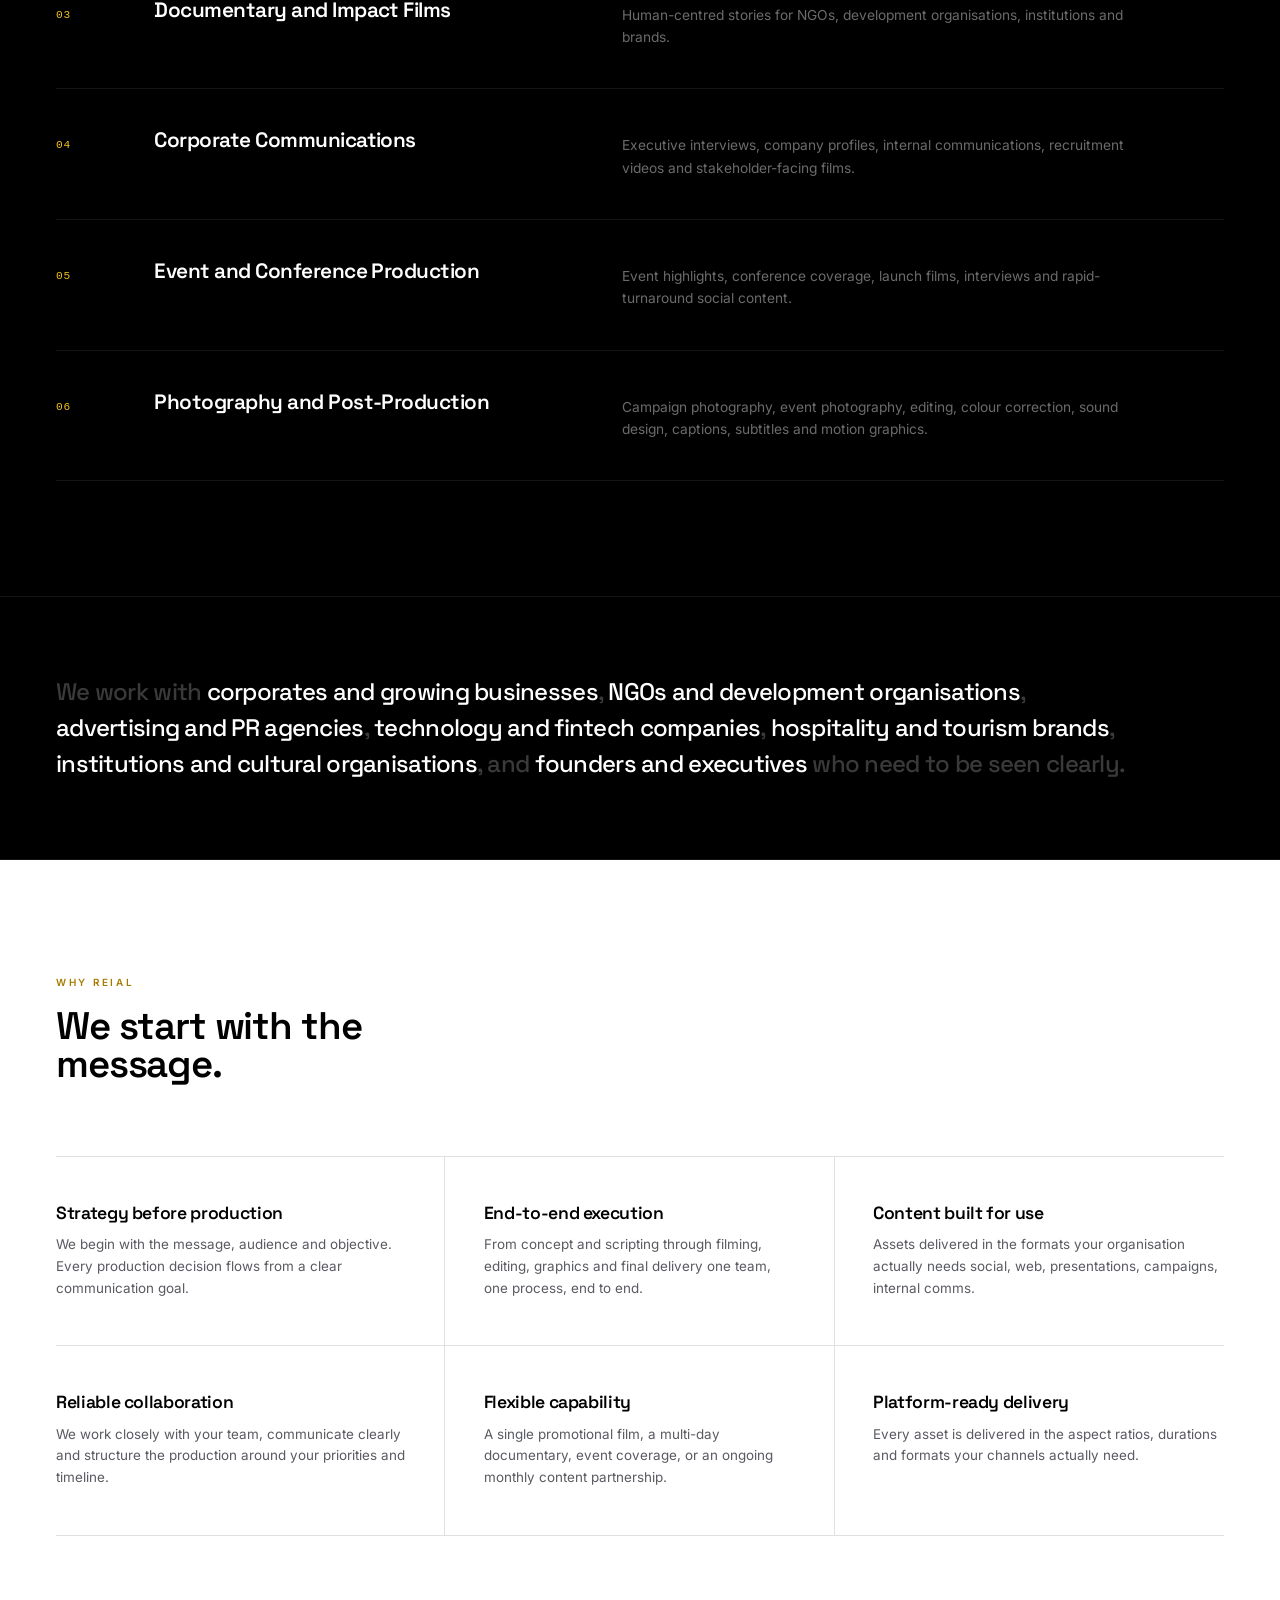
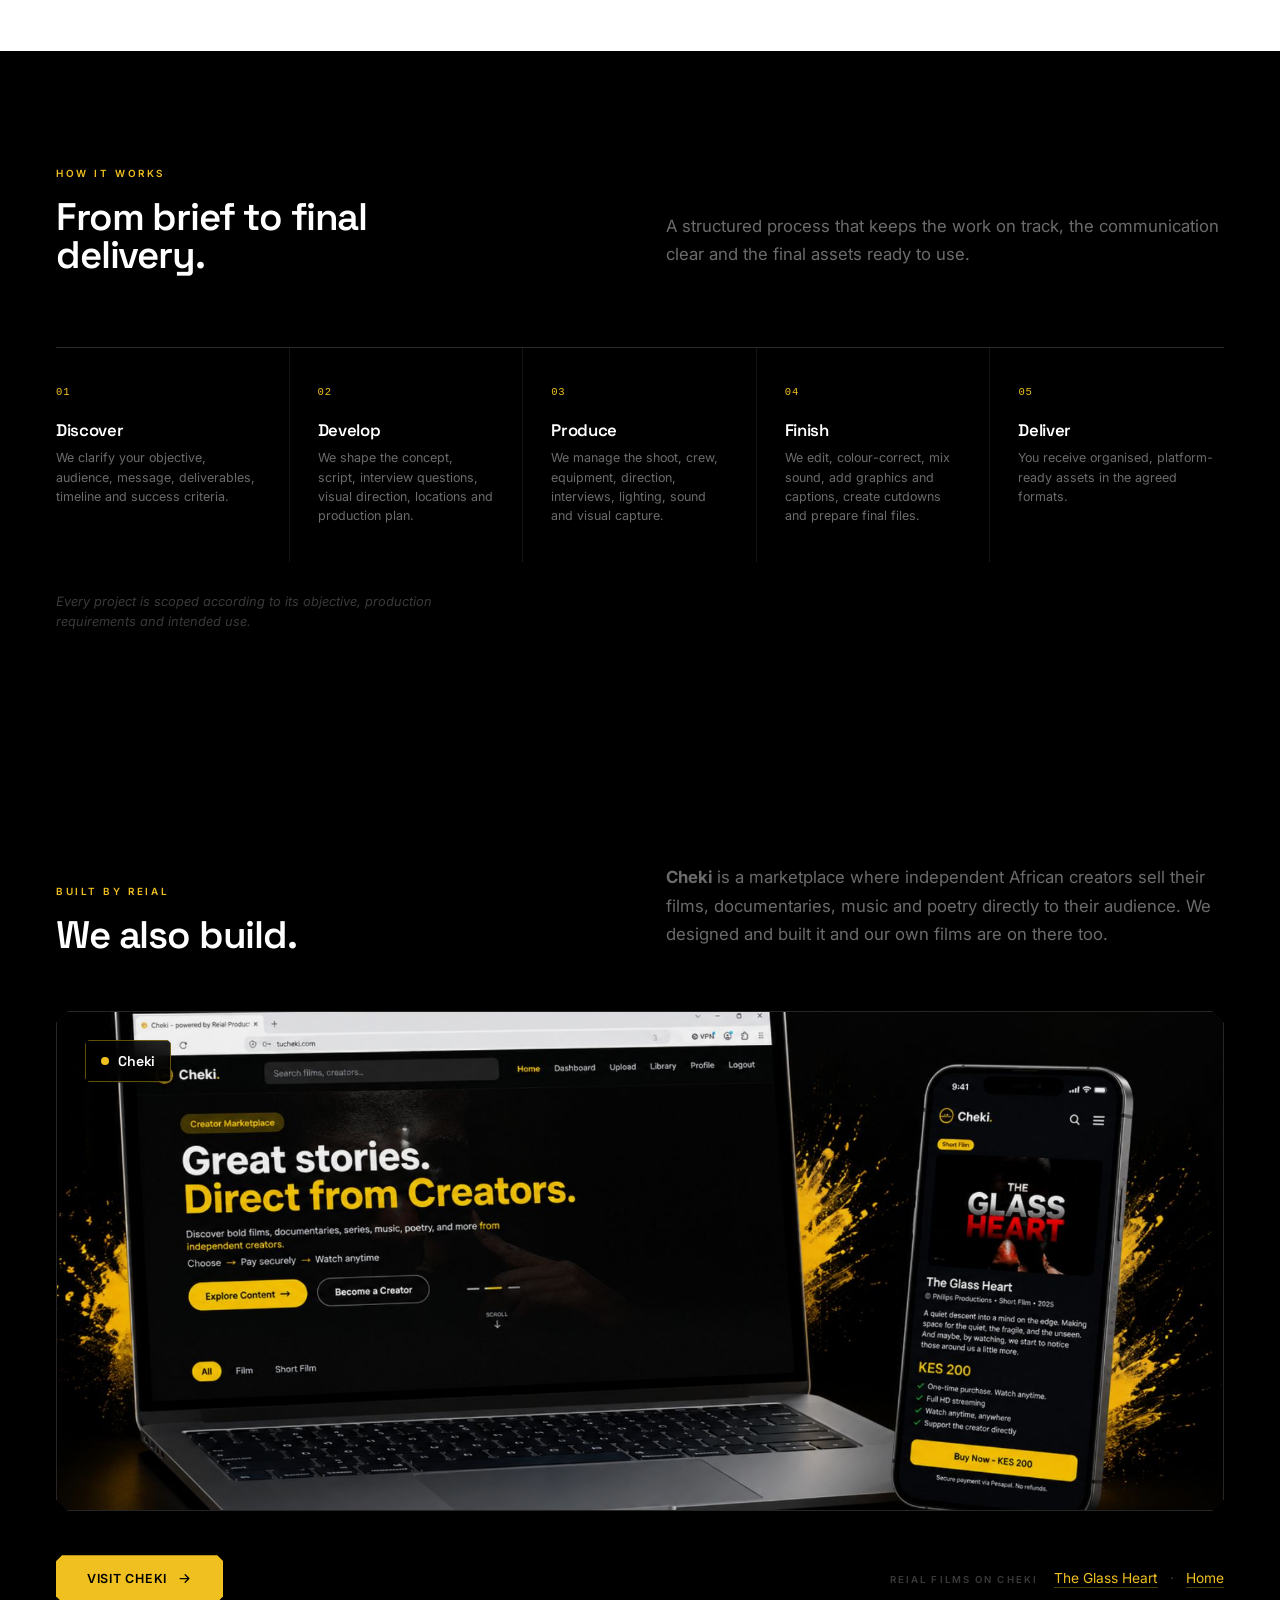
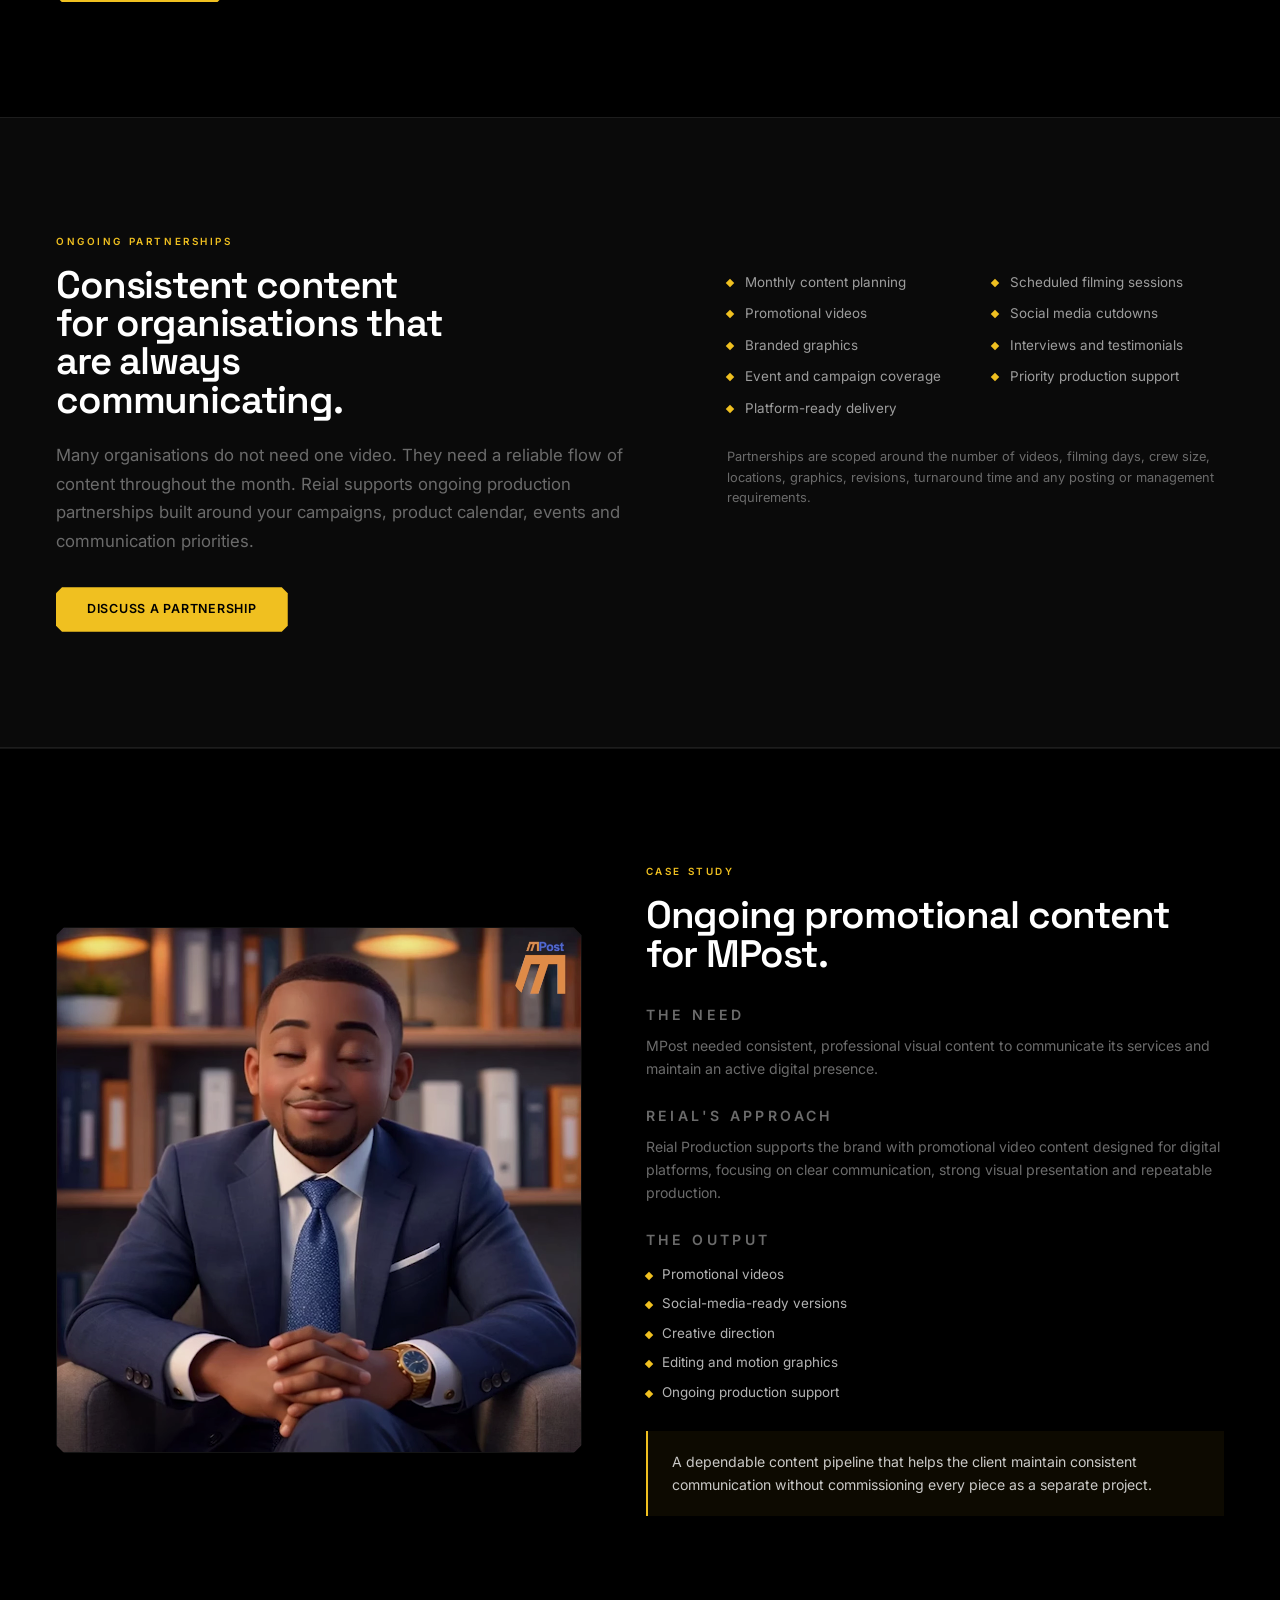
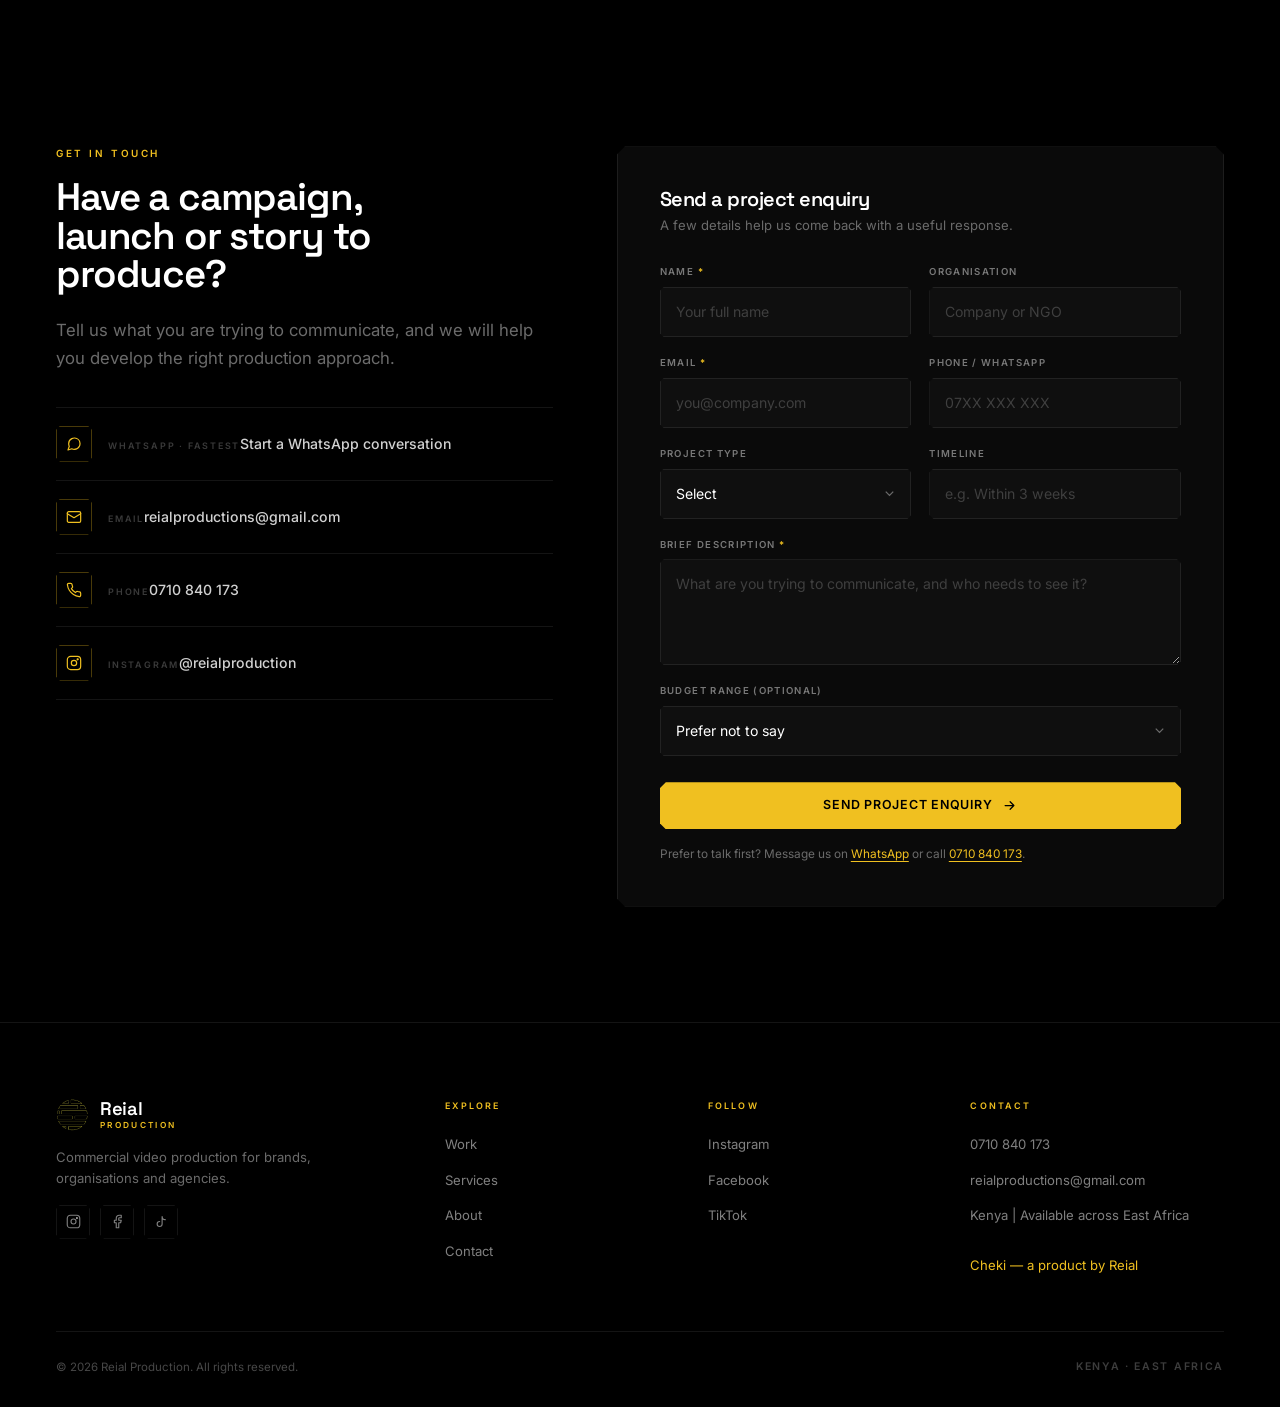
==== commit cffc5f24: "Update index.html" ====
--- a/index.html
+++ b/index.html
@@ -141,7 +141,7 @@
 
     <div class="reel-track rv" id="workReel" tabindex="0" aria-label="Project gallery — scroll horizontally">
 
-      <a class="frame" href="https://youtu.be/sfc75JQBNvY" target="_blank" rel="noopener" data-video="sfc75JQBNvY">
+     <a class="frame" href="https://youtu.be/uY8lcfeY81w" target="_blank" rel="noopener" data-video="uY8lcfeY81w"> 
         <div class="frame__img">
           <img src="assets/work-mpost.jpg" alt="MPost promotional video frame" loading="lazy" decoding="async" width="900" height="560">
           <div class="frame__veil" aria-hidden="true"></div>
@@ -171,7 +171,7 @@
         </div>
       </a>
 
-      <a class="frame" href="https://youtu.be/uY8lcfeY81w" target="_blank" rel="noopener" data-video="uY8lcfeY81w">
+      <a class="frame" href="https://youtu.be/sfc75JQBNvY" target="_blank" rel="noopener" data-video="sfc75JQBNvY">
         <div class="frame__img">
           <img src="assets/work-voyage.jpg" alt="Global Voyage Rwanda destination film frame" loading="lazy" decoding="async" width="900" height="560">
           <div class="frame__veil" aria-hidden="true"></div>
